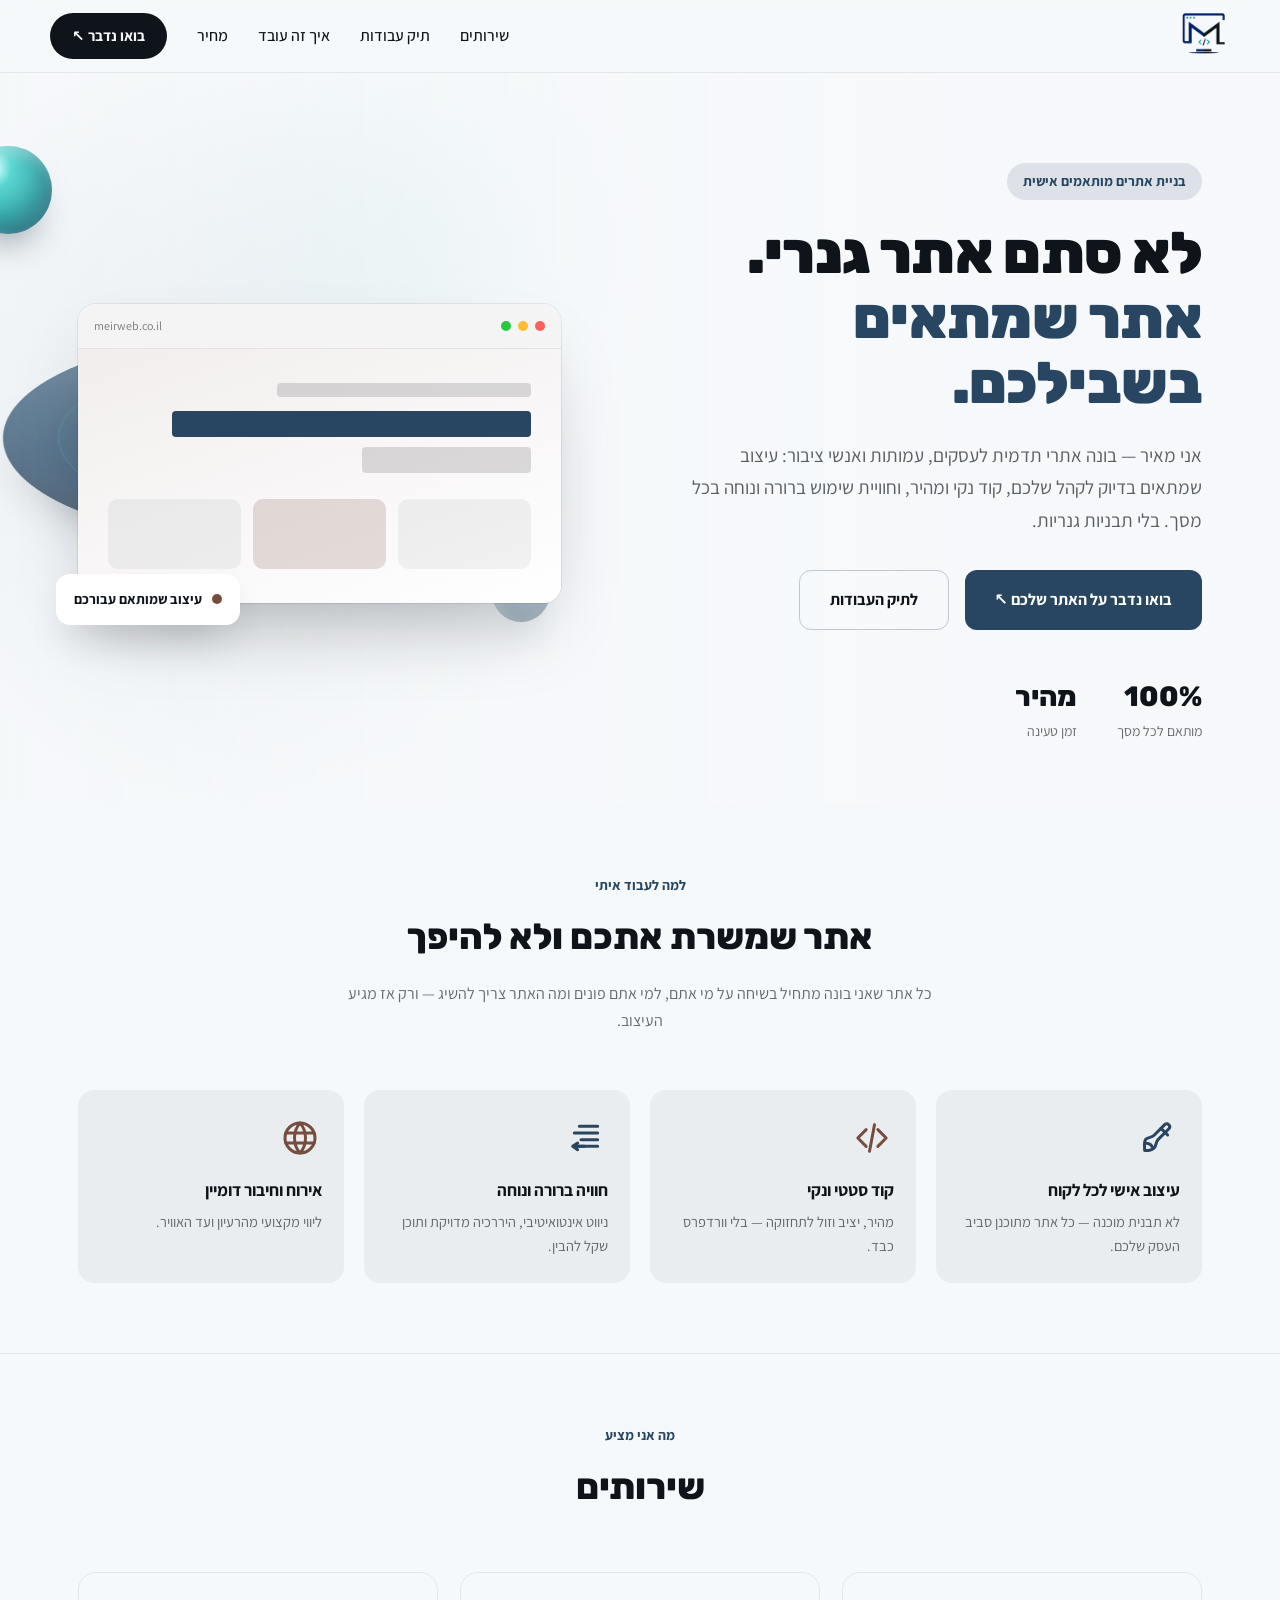
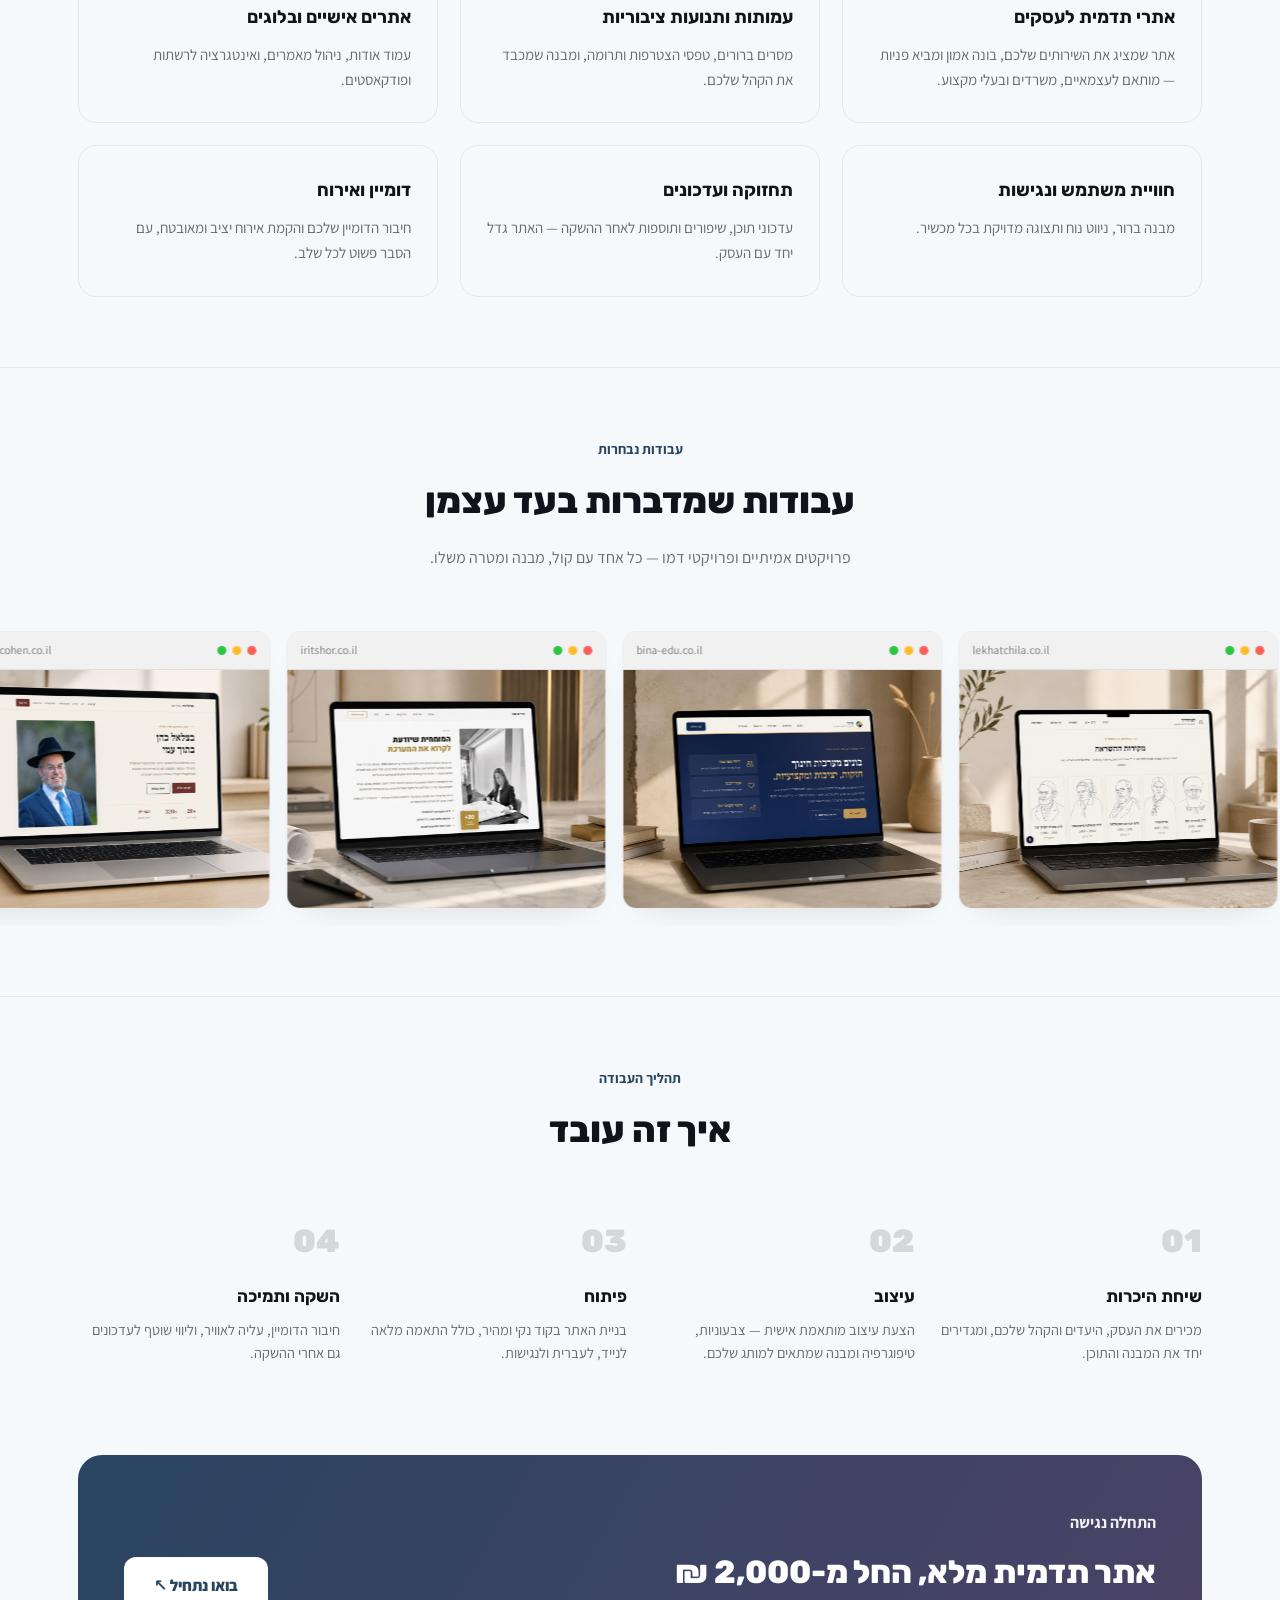
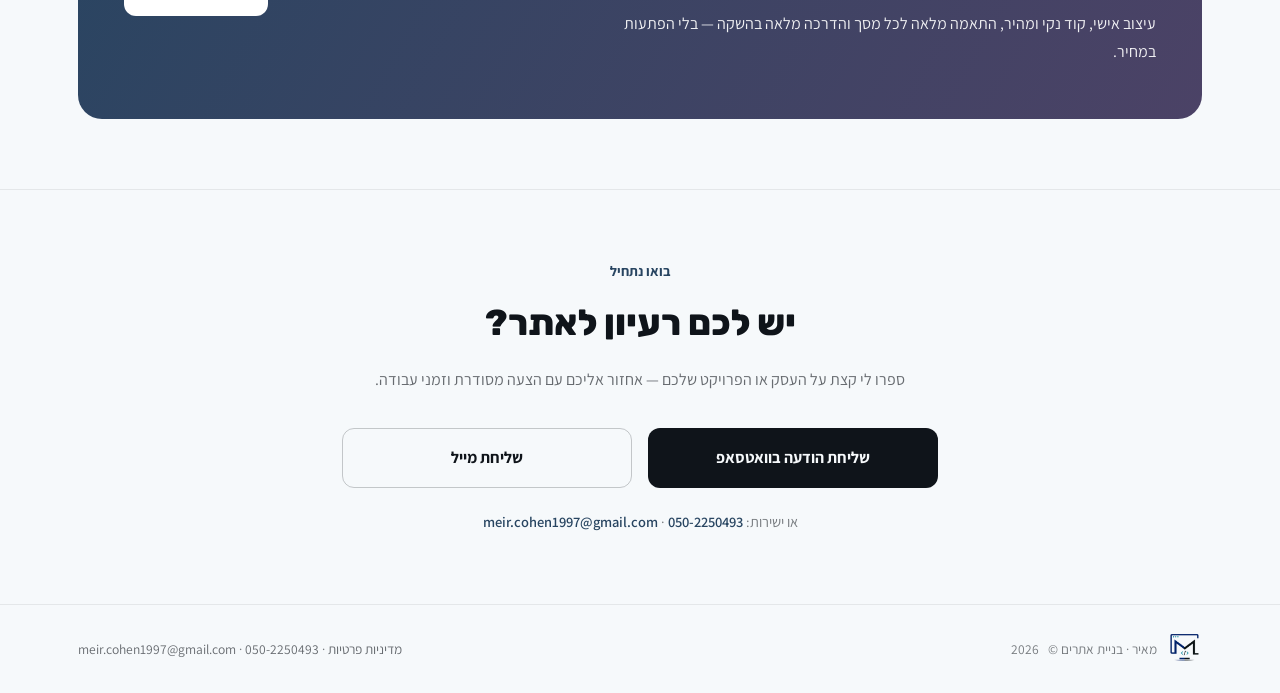
==== index.html @ 658c440e "Remove site counts and RTL marketing copy" ====
<!DOCTYPE html>
<html lang="he" dir="rtl">
<head>
<meta charset="UTF-8">
<meta name="viewport" content="width=device-width, initial-scale=1.0">
<title>מאיר | בניית אתרים מקצועית</title>
<meta name="description" content="מאיר כהן — בניית אתרים מותאמים אישית לעסקים, עמותות ואנשי ציבור. עיצוב מודרני, קוד נקי, מהירות טעינה גבוהה וחוויית שימוש מדויקת בכל מסך.">
<link rel="canonical" href="https://meirweb.co.il/">
<meta property="og:type" content="website">
<meta property="og:locale" content="he_IL">
<meta property="og:url" content="https://meirweb.co.il/">
<meta property="og:site_name" content="מאיר | בניית אתרים">
<meta property="og:title" content="מאיר | בניית אתרים מקצועית">
<meta property="og:description" content="בניית אתרים מותאמים אישית לעסקים, עמותות ואנשי ציבור. עיצוב מודרני, קוד נקי וחוויית שימוש מדויקת בכל מסך.">
<meta property="og:image" content="https://meirweb.co.il/assets/logo-mark.png">
<meta name="twitter:card" content="summary">
<meta name="twitter:title" content="מאיר | בניית אתרים מקצועית">
<meta name="twitter:description" content="בניית אתרים מותאמים אישית לעסקים, עמותות ואנשי ציבור.">
<link rel="icon" href="assets/logo-mark.png" type="image/png">
<link rel="apple-touch-icon" href="assets/logo-mark.png">
<script type="application/ld+json">
{
  "@context": "https://schema.org",
  "@type": "ProfessionalService",
  "name": "מאיר | בניית אתרים",
  "url": "https://meirweb.co.il/",
  "logo": "https://meirweb.co.il/assets/logo-mark.png",
  "email": "meir.cohen1997@gmail.com",
  "telephone": "+972502250493",
  "areaServed": "IL",
  "founder": {
    "@type": "Person",
    "name": "מאיר כהן"
  },
  "description": "בניית אתרים מותאמים אישית לעסקים, עמותות ואנשי ציבור עם עיצוב אישי, קוד נקי והתאמה מלאה לכל מסך.",
  "sameAs": [
    "https://bezalelcohen.co.il",
    "https://iritshor.co.il",
    "https://bina-edu.co.il",
    "https://lekhatchila.co.il",
    "https://lehanech.co.il",
    "https://ayla-cohen-portfolio.vercel.app",
    "https://meirweb.co.il/noa-physio-demo/",
    "https://meirweb.co.il/racheli-catering-demo/"
  ]
}
</script>
<link rel="preconnect" href="https://fonts.googleapis.com">
<link rel="preconnect" href="https://fonts.gstatic.com" crossorigin>
<link href="https://fonts.googleapis.com/css2?family=Rubik:wght@400;500;600;700;800;900&family=Assistant:wght@400;500;600;700&display=swap" rel="stylesheet">
<link rel="stylesheet" href="styles.css?v=20260720-1">
</head>
<body>

<a href="#main" class="skip-link">דלגו לתוכן הראשי</a>

<header class="site-header" id="siteHeader">
  <div class="container header-inner">
    <a href="#top" class="logo" aria-label="מאיר — בניית אתרים, חזרה לראש העמוד">
      <img src="assets/logo-mark.png" class="logo-image" alt="" width="54" height="54">
    </a>
    <nav class="nav" id="mainNav">
      <a href="#services">שירותים</a>
      <a href="#portfolio">תיק עבודות</a>
      <a href="#process">איך זה עובד</a>
      <a href="#pricing">מחיר</a>
      <a href="#contact" class="nav-cta">בואו נדבר ↖</a>
    </nav>
    <button class="nav-toggle" id="navToggle" aria-label="פתיחת תפריט" aria-expanded="false" aria-controls="mainNav">
      <span></span><span></span><span></span>
    </button>
  </div>
</header>

<main id="main">

  <section class="hero" id="top">
    <div class="hero-ambient" id="heroAmbient" aria-hidden="true">
      <div class="ambient-stage">
        <div class="ambient-core">
          <span class="ambient-core-ring"></span>
        </div>
        <div class="ambient-orbit ambient-orbit-one">
          <span class="ambient-sphere ambient-sphere-one"></span>
        </div>
        <div class="ambient-orbit ambient-orbit-two">
          <span class="ambient-sphere ambient-sphere-two"></span>
        </div>
      </div>
    </div>
    <div class="container hero-grid">
      <div class="hero-copy rise">
        <p class="eyebrow-pill">בניית אתרים מותאמים אישית</p>
        <h1 class="hero-h1">לא סתם אתר גנרי.<br><span class="accent-text">אתר שמתאים בשבילכם.</span></h1>
        <p class="hero-lead">
          אני מאיר — בונה אתרי תדמית לעסקים, עמותות ואנשי ציבור: עיצוב שמתאים בדיוק לקהל שלכם,
          קוד נקי ומהיר, וחוויית שימוש ברורה ונוחה בכל מסך. בלי תבניות גנריות.
        </p>
        <div class="hero-actions">
          <a href="#contact" class="btn btn-primary">בואו נדבר על האתר שלכם ↖</a>
          <a href="#portfolio" class="btn btn-ghost">לתיק העבודות</a>
        </div>
        <div class="hero-stats">
          <div><div class="stat-num">100%</div><div class="stat-label">מותאם לכל מסך</div></div>
          <div><div class="stat-num">מהיר</div><div class="stat-label">זמן טעינה</div></div>
        </div>
      </div>

      <div class="browser-mock rise" aria-hidden="true">
        <div class="browser-card">
          <div class="browser-bar">
            <span class="dot dot-red"></span>
            <span class="dot dot-yellow"></span>
            <span class="dot dot-green"></span>
            <span class="browser-url">meirweb.co.il</span>
          </div>
          <div class="browser-body">
            <div class="mock-line mock-line-1"></div>
            <div class="mock-line mock-line-2"></div>
            <div class="mock-line mock-line-3"></div>
            <div class="mock-grid">
              <div class="mock-box"></div>
              <div class="mock-box mock-box-accent2"></div>
              <div class="mock-box"></div>
            </div>
          </div>
        </div>
        <div class="browser-badge">
          <span class="badge-dot"></span>
          עיצוב שמותאם עבורכם
        </div>
      </div>
    </div>
  </section>

  <section class="section" id="about">
    <div class="container">
      <div class="section-head center">
        <p class="eyebrow">למה לעבוד איתי</p>
        <h2>אתר שמשרת אתכם ולא להיפך</h2>
        <p class="section-lead">כל אתר שאני בונה מתחיל בשיחה על מי אתם, למי אתם פונים ומה האתר צריך להשיג — ורק אז מגיע העיצוב.</p>
      </div>
      <div class="why-grid">
        <div class="why-card">
          <div class="why-icon why-icon-accent" aria-hidden="true">
            <svg viewBox="0 0 24 24" fill="none" stroke="currentColor" stroke-width="1.8" stroke-linecap="round" stroke-linejoin="round">
              <path d="M4 19.5c2.8.1 4.7-.5 5.8-1.7 1.4-1.6.8-3.4 2.2-4.8l6.7-6.7a1.8 1.8 0 0 0-2.5-2.5l-6.7 6.7c-1.4 1.4-3.2.8-4.8 2.2C3.5 13.8 3.9 16.7 4 19.5Z"/>
              <path d="m13.8 6.2 4 4M5.2 15.2c1.7.1 2.7.8 3.5 2.3"/>
            </svg>
          </div>
          <div class="why-title">עיצוב אישי לכל לקוח</div>
          <div class="why-desc">לא תבנית מוכנה — כל אתר מתוכנן סביב העסק שלכם.</div>
        </div>
        <div class="why-card">
          <div class="why-icon why-icon-accent2" aria-hidden="true">
            <svg viewBox="0 0 24 24" fill="none" stroke="currentColor" stroke-width="1.8" stroke-linecap="round" stroke-linejoin="round">
              <path d="m8.5 7-5 5 5 5M15.5 7l5 5-5 5M13.5 4l-3 16"/>
            </svg>
          </div>
          <div class="why-title">קוד סטטי ונקי</div>
          <div class="why-desc">מהיר, יציב וזול לתחזוקה — בלי וורדפרס כבד.</div>
        </div>
        <div class="why-card">
          <div class="why-icon why-icon-accent" aria-hidden="true">
            <svg viewBox="0 0 24 24" fill="none" stroke="currentColor" stroke-width="1.8" stroke-linecap="round" stroke-linejoin="round">
              <path d="M19 5H8M19 9H5M19 13H9M19 17H6"/>
              <path d="m7 15-3 2 3 2M4 17h7"/>
            </svg>
          </div>
          <div class="why-title">חוויה ברורה ונוחה</div>
          <div class="why-desc">ניווט אינטואיטיבי, היררכיה מדויקת ותוכן שקל להבין.</div>
        </div>
        <div class="why-card">
          <div class="why-icon why-icon-accent2" aria-hidden="true">
            <svg viewBox="0 0 24 24" fill="none" stroke="currentColor" stroke-width="1.8" stroke-linecap="round" stroke-linejoin="round">
              <circle cx="12" cy="12" r="9"/>
              <path d="M3.5 9h17M3.5 15h17M12 3c2.2 2.4 3.3 5.4 3.3 9S14.2 18.6 12 21M12 3C9.8 5.4 8.7 8.4 8.7 12S9.8 18.6 12 21"/>
            </svg>
          </div>
          <div class="why-title">אירוח וחיבור דומיין</div>
          <div class="why-desc">ליווי מקצועי מהרעיון ועד האוויר.</div>
        </div>
      </div>
    </div>
  </section>

  <section class="section" id="services">
    <div class="container">
      <div class="section-head center">
        <p class="eyebrow">מה אני מציע</p>
        <h2>שירותים</h2>
      </div>
      <div class="services-grid">
        <article class="service-card">
          <h3>אתרי תדמית לעסקים</h3>
          <p>אתר שמציג את השירותים שלכם, בונה אמון ומביא פניות — מותאם לעצמאיים, משרדים ובעלי מקצוע.</p>
        </article>
        <article class="service-card">
          <h3>עמותות ותנועות ציבוריות</h3>
          <p>מסרים ברורים, טפסי הצטרפות ותרומה, ומבנה שמכבד את הקהל שלכם.</p>
        </article>
        <article class="service-card">
          <h3>אתרים אישיים ובלוגים</h3>
          <p>עמוד אודות, ניהול מאמרים, ואינטגרציה לרשתות ופודקאסטים.</p>
        </article>
        <article class="service-card">
          <h3>חוויית משתמש ונגישות</h3>
          <p>מבנה ברור, ניווט נוח ותצוגה מדויקת בכל מכשיר.</p>
        </article>
        <article class="service-card">
          <h3>תחזוקה ועדכונים</h3>
          <p>עדכוני תוכן, שיפורים ותוספות לאחר ההשקה — האתר גדל יחד עם העסק.</p>
        </article>
        <article class="service-card">
          <h3>דומיין ואירוח</h3>
          <p>חיבור הדומיין שלכם והקמת אירוח יציב ומאובטח, עם הסבר פשוט לכל שלב.</p>
        </article>
      </div>
    </div>
  </section>

  <section class="section" id="portfolio">
    <div class="container">
      <div class="section-head center">
        <p class="eyebrow">עבודות נבחרות</p>
        <h2>עבודות שמדברות בעד עצמן</h2>
        <p class="section-lead">פרויקטים אמיתיים ופרויקטי דמו — כל אחד עם קול, מבנה ומטרה משלו.</p>
      </div>

      <div class="portfolio-rail" id="portfolioRail" tabindex="0" role="region" aria-label="גלריית עבודות נבחרות">
        <div class="portfolio-direction-cue" aria-hidden="true">
          <svg viewBox="0 0 24 24" fill="none" stroke="currentColor" stroke-width="2" stroke-linecap="round" stroke-linejoin="round">
            <path d="M4 12h16"></path>
            <path d="m14 6 6 6-6 6"></path>
          </svg>
        </div>
        <div class="portfolio-track">
        <a href="https://bezalelcohen.co.il" target="_blank" rel="noopener" class="pf-tile">
          <div class="pf-frame">
            <div class="pf-frame-bar"><span></span><span></span><span></span><i>bezalelcohen.co.il</i></div>
            <img src="assets/portfolio/bezalelcohen.jpg" alt="אתר בצלאל כהן" loading="lazy">
          </div>
          <div class="pf-overlay">
            <span class="pf-tag">אתר תדמית ובלוג</span>
            <span class="pf-name">בצלאל כהן</span>
            <span class="pf-link">לצפייה באתר ←</span>
          </div>
        </a>

        <a href="https://iritshor.co.il" target="_blank" rel="noopener" class="pf-tile">
          <div class="pf-frame">
            <div class="pf-frame-bar"><span></span><span></span><span></span><i>iritshor.co.il</i></div>
            <img src="assets/portfolio/iritshor.jpg" alt="אתר אירית שור" loading="lazy">
          </div>
          <div class="pf-overlay">
            <span class="pf-tag">אתר עסקי</span>
            <span class="pf-name">אירית שור</span>
            <span class="pf-link">לצפייה באתר ←</span>
          </div>
        </a>

        <a href="https://bina-edu.co.il" target="_blank" rel="noopener" class="pf-tile">
          <div class="pf-frame">
            <div class="pf-frame-bar"><span></span><span></span><span></span><i>bina-edu.co.il</i></div>
            <img src="assets/portfolio/bina-edu.jpg" alt="אתר בינה" loading="lazy">
          </div>
          <div class="pf-overlay">
            <span class="pf-tag">אתר לעמותה</span>
            <span class="pf-name">בינה</span>
            <span class="pf-link">לצפייה באתר ←</span>
          </div>
        </a>

        <a href="https://lekhatchila.co.il" target="_blank" rel="noopener" class="pf-tile">
          <div class="pf-frame">
            <div class="pf-frame-bar"><span></span><span></span><span></span><i>lekhatchila.co.il</i></div>
            <img src="assets/portfolio/lekhatchila.jpg" alt="אתר לכתחילה" loading="lazy">
          </div>
          <div class="pf-overlay">
            <span class="pf-tag">תנועה ציבורית</span>
            <span class="pf-name">לכתחילה</span>
            <span class="pf-link">לצפייה באתר ←</span>
          </div>
        </a>

        <a href="https://lehanech.co.il" target="_blank" rel="noopener" class="pf-tile">
          <div class="pf-frame">
            <div class="pf-frame-bar"><span></span><span></span><span></span><i>lehanech.co.il</i></div>
            <img src="assets/portfolio/lehanech.jpg" alt="אתר שניאור רוכברגר" loading="lazy">
          </div>
          <div class="pf-overlay">
            <span class="pf-tag">אתר אישי ובלוג</span>
            <span class="pf-name">שניאור רוכברגר</span>
            <span class="pf-link">לצפייה באתר ←</span>
          </div>
        </a>

        <a href="https://ayla-cohen-portfolio.vercel.app/projects/mevo-choron" target="_blank" rel="noopener" class="pf-tile">
          <div class="pf-frame">
            <div class="pf-frame-bar"><span></span><span></span><span></span><i>ayla-cohen-portfolio.vercel.app</i></div>
            <img src="assets/portfolio/ayla-cohen.jpg" alt="אתר אילה כהן" loading="lazy">
          </div>
          <div class="pf-overlay">
            <span class="pf-tag">אתר פורטפוליו</span>
            <span class="pf-name">אילה כהן</span>
            <span class="pf-link">לצפייה באתר ←</span>
          </div>
        </a>

        <a href="https://meirweb.co.il/noa-physio-demo/" target="_blank" rel="noopener" class="pf-tile">
          <div class="pf-frame">
            <div class="pf-frame-bar"><span></span><span></span><span></span><i>meirweb.co.il/noa-physio-demo</i></div>
            <img src="assets/portfolio/noa-physio-demo.jpg" alt="אתר דמו לפיזיותרפיסטית" loading="lazy">
          </div>
          <div class="pf-overlay">
            <span class="pf-tag">אתר דמו · קליניקה</span>
            <span class="pf-name">נועה לוי — פיזיותרפיה</span>
            <span class="pf-link">לצפייה בדמו ←</span>
          </div>
        </a>

        <a href="https://meirweb.co.il/racheli-catering-demo/" target="_blank" rel="noopener" class="pf-tile">
          <div class="pf-frame">
            <div class="pf-frame-bar"><span></span><span></span><span></span><i>meirweb.co.il/racheli-catering-demo</i></div>
            <img src="assets/portfolio/racheli-catering-demo.jpg" alt="אתר דמו לקייטרינג של רחלי" loading="lazy">
          </div>
          <div class="pf-overlay">
            <span class="pf-tag">אתר דמו · קייטרינג</span>
            <span class="pf-name">רחלי — קייטרינג בוטיק</span>
            <span class="pf-link">לצפייה בדמו ←</span>
          </div>
        </a>
        </div>
      </div>
    </div>
  </section>

  <section class="section" id="process">
    <div class="container">
      <div class="section-head center">
        <p class="eyebrow">תהליך העבודה</p>
        <h2>איך זה עובד</h2>
      </div>
      <div class="process-grid">
        <div class="process-step">
          <span class="process-num">01</span>
          <h3>שיחת היכרות</h3>
          <p>מכירים את העסק, היעדים והקהל שלכם, ומגדירים יחד את המבנה והתוכן.</p>
        </div>
        <div class="process-step">
          <span class="process-num">02</span>
          <h3>עיצוב</h3>
          <p>הצעת עיצוב מותאמת אישית — צבעוניות, טיפוגרפיה ומבנה שמתאים למותג שלכם.</p>
        </div>
        <div class="process-step">
          <span class="process-num">03</span>
          <h3>פיתוח</h3>
          <p>בניית האתר בקוד נקי ומהיר, כולל התאמה מלאה לנייד, לעברית ולנגישות.</p>
        </div>
        <div class="process-step">
          <span class="process-num">04</span>
          <h3>השקה ותמיכה</h3>
          <p>חיבור הדומיין, עליה לאוויר, וליווי שוטף לעדכונים גם אחרי ההשקה.</p>
        </div>
      </div>
    </div>
  </section>

  <section class="section pricing-wrap" id="pricing">
    <div class="container">
      <div class="pricing-banner">
        <div class="pricing-copy">
          <p class="pricing-eyebrow">התחלה נגישה</p>
          <h2>אתר תדמית מלא, החל מ-2,000 ₪</h2>
          <p>עיצוב אישי, קוד נקי ומהיר, התאמה מלאה לכל מסך והדרכה מלאה בהשקה — בלי הפתעות במחיר.</p>
        </div>
        <a href="#contact" class="btn btn-white">בואו נתחיל ↖</a>
      </div>
    </div>
  </section>

  <section class="section contact-section" id="contact">
    <div class="container contact-inner">
      <p class="eyebrow">בואו נתחיל</p>
      <h2>יש לכם רעיון לאתר?</h2>
      <p class="section-lead">
        ספרו לי קצת על העסק או הפרויקט שלכם — אחזור אליכם עם הצעה מסודרת וזמני עבודה.
      </p>
      <div class="contact-actions">
        <a href="https://wa.me/972502250493" target="_blank" rel="noopener" class="btn btn-dark">שליחת הודעה בוואטסאפ</a>
        <a href="mailto:meir.cohen1997@gmail.com?subject=בקשה%20להצעת%20מחיר%20לאתר" class="btn btn-ghost">שליחת מייל</a>
      </div>
      <p class="contact-email">או ישירות: <a href="mailto:meir.cohen1997@gmail.com">meir.cohen1997@gmail.com</a> · <a href="tel:0502250493">050-2250493</a></p>
    </div>
  </section>

</main>

<footer class="site-footer">
  <div class="container footer-inner">
    <span class="footer-brand"><img src="assets/logo-mark.png" alt="" width="36" height="36"> מאיר · בניית אתרים © <span id="year"></span></span>
    <span>
      <a href="privacy.html">מדיניות פרטיות</a>
      ·
      <a href="mailto:meir.cohen1997@gmail.com">meir.cohen1997@gmail.com</a>
      · <a href="https://wa.me/972502250493" target="_blank" rel="noopener">050-2250493</a>
    </span>
  </div>
</footer>

<script src="script.js?v=20260719-3"></script>
</body>
</html>
---- styles.css ----
:root{
  --bg: oklch(98% 0.004 250);
  --ink: oklch(19% 0.015 250);
  --accent: oklch(38% 0.06 250);
  --accent2: oklch(46% 0.06 40);
  --ink-05: color-mix(in oklch, var(--ink) 5%, transparent);
  --ink-08: color-mix(in oklch, var(--ink) 8%, transparent);
  --ink-14: color-mix(in oklch, var(--ink) 14%, transparent);
  --ink-22: color-mix(in oklch, var(--ink) 22%, transparent);
  --ink-55: color-mix(in oklch, var(--ink) 55%, transparent);
  --ink-62: color-mix(in oklch, var(--ink) 62%, transparent);
  --ink-68: color-mix(in oklch, var(--ink) 68%, transparent);
  --accent-12: color-mix(in oklch, var(--accent) 12%, transparent);
  --radius: 18px;
  --max: 1180px;
}

*{box-sizing:border-box;margin:0;padding:0;}

html{scroll-behavior:smooth;}

body{
  font-family:'Assistant',system-ui,-apple-system,sans-serif;
  background:var(--bg);
  color:var(--ink);
  line-height:1.65;
  -webkit-font-smoothing:antialiased;
  overflow-x:hidden;
}

h1,h2,h3,.logo,.stat-num,.pf-name,.process-num{font-family:'Rubik',system-ui,sans-serif;}

img{max-width:100%;display:block;}
a{color:inherit;text-decoration:none;}
a:hover{opacity:.85;}
ul{list-style:none;}

.container{
  max-width:var(--max);
  margin:0 auto;
  padding:0 28px;
}

.skip-link{
  position:absolute;
  right:-9999px;
  top:0;
  background:var(--accent);
  color:#fff;
  padding:12px 20px;
  border-radius:0 0 8px 8px;
  font-weight:600;
  z-index:1000;
}
.skip-link:focus{right:16px;}

@keyframes riseIn{from{opacity:0;transform:translateY(16px);}to{opacity:1;transform:translateY(0);}}
.rise{animation:riseIn .7s ease both;}

/* ---------- Header ---------- */
.site-header{
  position:sticky;
  top:0;
  z-index:100;
  backdrop-filter:blur(10px);
  background:color-mix(in oklch, var(--bg) 82%, transparent);
  border-bottom:1px solid var(--ink-08);
}
.header-inner{
  display:flex;
  align-items:center;
  justify-content:space-between;
  gap:20px;
  padding:9px 0;
}
.logo{
  display:flex;
  align-items:center;
  min-width:54px;
  min-height:54px;
}
.logo-image{width:54px;height:54px;object-fit:contain;}

.nav{display:flex;align-items:center;gap:30px;font-size:16px;font-weight:500;}
.nav a{color:var(--ink);}
.nav-cta{
  background:var(--ink);
  color:var(--bg) !important;
  padding:11px 22px;
  border-radius:999px;
  font-weight:700;
  font-size:15px;
  white-space:nowrap;
}

.nav-toggle{
  display:none;
  flex-direction:column;
  justify-content:center;
  gap:5px;
  width:40px;
  height:40px;
  background:none;
  border:none;
  cursor:pointer;
}
.nav-toggle span{
  display:block;
  height:2px;
  background:var(--ink);
  border-radius:2px;
}

/* ---------- Buttons ---------- */
.btn{
  display:inline-flex;
  align-items:center;
  gap:6px;
  padding:16px 30px;
  border-radius:12px;
  font-weight:700;
  font-size:16px;
  white-space:nowrap;
}
.btn-primary{background:var(--accent);color:#fff;}
.btn-ghost{border:1.5px solid var(--ink-22);color:var(--ink);}
.btn-dark{background:var(--ink);color:var(--bg);}
.btn-white{background:#fff;color:var(--accent);font-weight:800;}

/* ---------- Hero ---------- */
.hero{
  --ambient-x:0px;
  --ambient-y:0px;
  --ambient-tilt:0deg;
  position:relative;
  isolation:isolate;
  overflow:hidden;
  padding:90px 0 60px;
  background:
    radial-gradient(circle at 18% 48%, color-mix(in oklch, var(--accent) 9%, transparent), transparent 34%),
    radial-gradient(circle at 32% 24%, color-mix(in oklch, #18b7b2 8%, transparent), transparent 24%);
}
.hero::after{
  content:"";
  position:absolute;
  inset:0;
  z-index:1;
  pointer-events:none;
  background:linear-gradient(90deg, color-mix(in oklch, var(--bg) 18%, transparent), var(--bg) 73%);
}
.hero-ambient{
  position:absolute;
  inset:0;
  z-index:0;
  pointer-events:none;
  overflow:hidden;
  direction:ltr;
}
.ambient-stage{
  position:absolute;
  width:720px;
  height:720px;
  left:clamp(-220px,-8vw,-90px);
  top:50%;
  transform:translate3d(var(--ambient-x),calc(-50% + var(--ambient-y)),0) rotate(var(--ambient-tilt));
  transition:transform .8s cubic-bezier(.2,.8,.2,1);
  will-change:transform;
}
.ambient-core{
  position:absolute;
  width:500px;
  height:500px;
  left:105px;
  top:110px;
  border-radius:50%;
  transform:rotateX(66deg) rotateZ(-16deg);
  background:
    radial-gradient(circle at 66% 24%, rgba(255,255,255,.2), transparent 22%),
    radial-gradient(circle at 42% 66%, rgba(21,183,178,.26), transparent 36%),
    linear-gradient(145deg, #3c6483 0%, #193b5c 44%, #091b2e 78%, #06111d 100%);
  box-shadow:
    0 70px 80px -42px rgba(5,22,38,.64),
    inset 35px 28px 70px rgba(255,255,255,.12),
    inset -42px -48px 80px rgba(0,0,0,.46);
  animation:ambient-core-turn 20s ease-in-out infinite alternate;
}
.ambient-core::before{
  content:"";
  position:absolute;
  inset:11%;
  border-radius:50%;
  border:1px solid rgba(127,214,214,.2);
  box-shadow:inset 0 0 55px rgba(26,181,177,.11);
}
.ambient-core::after{
  content:"";
  position:absolute;
  width:68%;
  height:18%;
  left:16%;
  bottom:-11%;
  border-radius:50%;
  background:rgba(5,20,33,.28);
  filter:blur(25px);
}
.ambient-core-ring{
  position:absolute;
  inset:24%;
  border-radius:50%;
  border:2px solid rgba(255,255,255,.12);
  box-shadow:0 0 34px rgba(24,183,178,.16);
}
.ambient-orbit{
  position:absolute;
  inset:0;
  border-radius:50%;
  will-change:transform;
}
.ambient-orbit-one{animation:ambient-orbit 15s linear infinite;}
.ambient-orbit-two{inset:62px;animation:ambient-orbit-reverse 21s linear infinite;}
.ambient-sphere{
  position:absolute;
  display:block;
  border-radius:50%;
  box-shadow:0 24px 36px -18px rgba(4,32,50,.58), inset 8px 8px 14px rgba(255,255,255,.38), inset -10px -12px 20px rgba(0,43,63,.32);
}
.ambient-sphere-one{
  width:88px;
  height:88px;
  left:66px;
  top:68px;
  background:radial-gradient(circle at 32% 26%, #c9ffff 0 4%, #36cec8 22%, #0b999c 58%, #07536e 100%);
}
.ambient-sphere-two{
  width:58px;
  height:58px;
  right:6px;
  bottom:114px;
  background:radial-gradient(circle at 34% 25%, #bcdff5 0 5%, #4c86ad 25%, #28536f 64%, #102e46 100%);
}
@keyframes ambient-core-turn{
  from{transform:rotateX(66deg) rotateZ(-18deg) scale(.98);}
  to{transform:rotateX(62deg) rotateZ(-7deg) scale(1.025);}
}
@keyframes ambient-orbit{to{transform:rotate(360deg);}}
@keyframes ambient-orbit-reverse{to{transform:rotate(-360deg);}}
.hero-grid{
  position:relative;
  z-index:2;
  display:grid;
  grid-template-columns:1.1fr .9fr;
  gap:50px;
  align-items:center;
}
.eyebrow-pill{
  display:inline-flex;
  align-items:center;
  gap:8px;
  background:var(--accent-12);
  color:var(--accent);
  padding:7px 16px;
  border-radius:999px;
  font-size:14px;
  font-weight:700;
  margin-bottom:22px;
}
.hero-h1{
  font-weight:900;
  font-size:58px;
  line-height:1.12;
  letter-spacing:-.01em;
  margin-bottom:22px;
}
.accent-text{color:var(--accent);}
.hero-lead{
  font-size:19px;
  line-height:1.7;
  color:var(--ink-68);
  max-width:520px;
  margin-bottom:34px;
}
.hero-actions{display:flex;gap:16px;flex-wrap:wrap;margin-bottom:44px;}
.hero-stats{display:flex;gap:40px;}
.stat-num{font-weight:800;font-size:28px;}
.stat-label{font-size:14px;color:var(--ink-62);}

/* ---------- Browser mock ---------- */
.browser-mock{position:relative;}
.browser-card{
  border-radius:18px;
  background:#fff;
  box-shadow:0 40px 80px -30px color-mix(in oklch, var(--ink) 35%, transparent), 0 0 0 1px var(--ink-08);
  overflow:hidden;
}
.browser-bar{
  display:flex;
  align-items:center;
  gap:7px;
  padding:12px 16px;
  background:color-mix(in oklch, var(--ink) 4%, white);
  border-bottom:1px solid var(--ink-08);
}
.dot{width:10px;height:10px;border-radius:50%;}
.dot-red{background:#ff5f57;}
.dot-yellow{background:#febc2e;}
.dot-green{background:#28c840;}
.browser-url{margin-right:auto;font-size:12px;color:var(--ink-55);}
.browser-body{
  padding:34px 30px;
  background:linear-gradient(160deg, color-mix(in oklch, var(--accent) 8%, white), white);
}
.mock-line{height:14px;border-radius:4px;background:var(--ink-14);margin-bottom:14px;}
.mock-line-1{width:60%;}
.mock-line-2{width:85%;height:26px;background:var(--accent);margin-bottom:10px;}
.mock-line-3{width:40%;height:26px;margin-bottom:26px;}
.mock-grid{display:grid;grid-template-columns:repeat(3,1fr);gap:12px;}
.mock-box{height:70px;border-radius:10px;background:var(--ink-05);}
.mock-box-accent2{background:color-mix(in oklch, var(--accent2) 18%, transparent);}
.browser-badge{
  position:absolute;
  bottom:-22px;
  left:-22px;
  background:#fff;
  border-radius:14px;
  box-shadow:0 20px 40px -15px color-mix(in oklch, var(--ink) 30%, transparent);
  padding:14px 18px;
  display:flex;
  align-items:center;
  gap:10px;
  font-weight:700;
  font-size:14px;
}
.badge-dot{width:10px;height:10px;border-radius:50%;background:var(--accent2);}

/* ---------- Sections ---------- */
.section{padding:70px 0;border-top:1px solid var(--ink-08);}
.hero + .section{border-top:none;}
.section-head{max-width:620px;margin-bottom:56px;}
.section-head.center{margin-left:auto;margin-right:auto;text-align:center;}
.eyebrow{color:var(--accent);font-weight:700;font-size:14px;margin-bottom:10px;}
h2{font-weight:800;font-size:36px;}
.section-lead{font-size:16px;line-height:1.7;color:var(--ink-62);margin-top:14px;}

/* ---------- Why grid ---------- */
.why-grid{display:grid;grid-template-columns:repeat(4,1fr);gap:20px;}
.why-card{padding:26px 22px;border-radius:16px;background:var(--ink-05);}
.why-icon{width:44px;height:44px;margin-bottom:16px;display:grid;place-items:center;}
.why-icon svg{width:40px;height:40px;}
.why-icon-accent{color:var(--accent);}
.why-icon-accent2{color:var(--accent2);}
.why-title{font-weight:700;font-size:17px;margin-bottom:6px;}
.why-desc{font-size:14.5px;line-height:1.6;color:var(--ink-62);}

/* ---------- Services ---------- */
.services-grid{display:grid;grid-template-columns:repeat(3,1fr);gap:22px;}
.service-card{
  padding:30px 26px;
  border-radius:var(--radius);
  border:1px solid var(--ink-08);
  transition:box-shadow .2s;
}
.service-card:hover{box-shadow:0 20px 40px -25px var(--ink-22);}
.service-card h3{font-weight:700;font-size:18px;margin-bottom:10px;}
.service-card p{font-size:15px;line-height:1.65;color:var(--ink-62);}

/* ---------- Portfolio rail ---------- */
#portfolio{overflow:hidden;}
.portfolio-rail{
  width:100vw;
  margin-inline:calc(50% - 50vw);
  padding-inline:0;
  position:relative;
  overflow:hidden;
  cursor:ew-resize;
  direction:ltr;
}
.portfolio-rail:focus-visible{outline:2px solid var(--accent);outline-offset:-3px;}
.portfolio-track{display:flex;width:max-content;direction:ltr;will-change:transform;}
.portfolio-group{display:flex;gap:16px;flex:0 0 auto;padding:4px 16px 16px 0;}
.portfolio-direction-cue{
  position:absolute;
  top:50%;
  z-index:3;
  display:grid;
  place-items:center;
  width:58px;
  height:58px;
  border:1px solid rgba(255,255,255,.36);
  border-radius:50%;
  background:color-mix(in oklch, var(--ink) 84%, transparent);
  box-shadow:0 12px 34px rgba(10,18,28,.24);
  color:#fff;
  opacity:0;
  pointer-events:none;
  transform:translateY(-50%) scale(.82);
  transition:opacity .18s ease, transform .18s ease;
}
.portfolio-direction-cue svg{width:29px;height:29px;}
.portfolio-rail[data-direction="left"] .portfolio-direction-cue{
  left:24px;
  opacity:1;
  transform:translateY(-50%) scale(1);
}
.portfolio-rail[data-direction="right"] .portfolio-direction-cue{
  right:24px;
  opacity:1;
  transform:translateY(-50%) scale(1);
}
.portfolio-rail[data-direction="left"] .portfolio-direction-cue svg{transform:rotate(180deg);}
.pf-tile{
  position:relative;
  display:block;
  flex:0 0 clamp(264px,25vw,360px);
  border-radius:14px;
  overflow:hidden;
  border:1px solid var(--ink-08);
  background:#fff;
  box-shadow:0 14px 34px -24px var(--ink-22);
  transition:transform .25s, box-shadow .25s;
  direction:rtl;
}
.pf-tile:hover{transform:translateY(-5px);box-shadow:0 30px 56px -26px color-mix(in oklch, var(--ink) 38%, transparent);opacity:1;}
.pf-frame{display:flex;flex-direction:column;height:100%;}
.pf-frame-bar{
  display:flex;
  align-items:center;
  gap:6px;
  padding:9px 13px;
  background:color-mix(in oklch, var(--ink) 5%, white);
  border-bottom:1px solid var(--ink-08);
}
.pf-frame-bar span{width:9px;height:9px;border-radius:50%;}
.pf-frame-bar span:nth-child(1){background:#ff5f57;}
.pf-frame-bar span:nth-child(2){background:#febc2e;}
.pf-frame-bar span:nth-child(3){background:#28c840;}
.pf-frame-bar i{margin-right:auto;font-style:normal;font-size:11.5px;color:var(--ink-55);direction:ltr;}
.pf-frame img{
  width:100%;
  aspect-ratio:4/3;
  object-fit:cover;
  object-position:top;
  display:block;
}
.pf-overlay{
  position:absolute;
  inset:0;
  display:flex;
  flex-direction:column;
  justify-content:flex-end;
  align-items:flex-start;
  gap:6px;
  padding:22px;
  background:linear-gradient(to top, color-mix(in oklch, var(--ink) 88%, transparent) 0%, color-mix(in oklch, var(--ink) 40%, transparent) 45%, transparent 75%);
  color:#fff;
  opacity:0;
  transition:opacity .25s;
}
.pf-tile:hover .pf-overlay,
.pf-tile:focus-visible .pf-overlay{opacity:1;}
.pf-tag{
  font-size:12px;
  font-weight:700;
  background:rgba(255,255,255,.18);
  backdrop-filter:blur(4px);
  padding:3px 11px;
  border-radius:999px;
}
.pf-name{font-family:'Rubik',sans-serif;font-weight:700;font-size:20px;}
.pf-link{font-weight:700;font-size:13.5px;opacity:.9;}
@media (hover:none){
  .pf-overlay{opacity:1;background:linear-gradient(to top, color-mix(in oklch, var(--ink) 88%, transparent) 0%, transparent 55%);}
  .portfolio-rail{cursor:grab;overflow-x:auto;overscroll-behavior-inline:contain;scroll-snap-type:inline mandatory;scrollbar-width:none;}
  .portfolio-rail::-webkit-scrollbar{display:none;}
  .pf-tile{scroll-snap-align:start;}
}

/* ---------- Process ---------- */
.process-grid{display:grid;grid-template-columns:repeat(4,1fr);gap:26px;}
.process-num{
  display:block;
  font-weight:900;
  font-size:32px;
  color:var(--ink-14);
  margin-bottom:14px;
}
.process-step h3{font-weight:700;font-size:17px;margin-bottom:8px;}
.process-step p{font-size:14.5px;line-height:1.6;color:var(--ink-62);}

/* ---------- Pricing ---------- */
.pricing-wrap{padding:20px 0 70px;border-top:none;}
.pricing-banner{
  border-radius:24px;
  background:linear-gradient(120deg, var(--accent), color-mix(in oklch, var(--accent) 70%, var(--accent2)));
  color:#fff;
  padding:54px 46px;
  display:flex;
  align-items:center;
  justify-content:space-between;
  gap:40px;
  flex-wrap:wrap;
}
.pricing-copy{max-width:560px;}
.pricing-eyebrow{font-weight:700;font-size:14px;opacity:.85;margin-bottom:10px;}
.pricing-banner h2{font-size:32px;margin-bottom:12px;}
.pricing-copy p{font-size:16px;line-height:1.7;opacity:.92;}

/* ---------- Contact ---------- */
.contact-section{text-align:center;}
.contact-inner{max-width:780px;margin:0 auto;}
.contact-inner h2{margin-bottom:14px;}
.contact-inner .section-lead{margin:0 0 34px;max-width:none;}
.contact-actions{display:flex;gap:16px;justify-content:center;flex-wrap:wrap;margin-bottom:22px;}
.contact-actions .btn{width:290px;min-height:60px;justify-content:center;}
.contact-email{font-size:14.5px;color:var(--ink-55);}
.contact-email a{color:var(--accent);font-weight:600;}

/* ---------- Footer ---------- */
.site-footer{border-top:1px solid var(--ink-08);padding:26px 0;}
.footer-inner{
  display:flex;
  justify-content:space-between;
  align-items:center;
  flex-wrap:wrap;
  gap:10px;
  font-size:13.5px;
  color:var(--ink-55);
}
.footer-inner a{color:var(--ink-62);}
.footer-inner a:hover{color:var(--accent);}
.footer-brand{display:inline-flex;align-items:center;gap:9px;}
.footer-brand img{width:36px;height:36px;object-fit:contain;}

/* ---------- Privacy ---------- */
.privacy-page{min-height:100vh;display:flex;flex-direction:column;}
.privacy-page main{flex:1;}
.privacy-header{position:static;}
.privacy-header .header-inner{padding-inline:28px;}
.privacy-back{font-weight:700;color:var(--accent);}
.privacy-wrap{max-width:820px;padding-top:72px;padding-bottom:84px;}
.privacy-wrap h1{font-size:clamp(38px,6vw,62px);line-height:1.12;margin-bottom:14px;}
.privacy-updated{color:var(--ink-55);margin-bottom:42px;}
.privacy-intro{font-size:19px;color:var(--ink-68);margin-bottom:42px;}
.privacy-section{padding:28px 0;border-top:1px solid var(--ink-08);}
.privacy-section h2{font-size:24px;margin-bottom:12px;}
.privacy-section p,.privacy-section li{color:var(--ink-68);}
.privacy-section ul{list-style:disc;padding-inline-start:22px;display:grid;gap:7px;}
.privacy-section a{color:var(--accent);font-weight:600;}

/* ---------- Responsive ---------- */
@media (max-width:860px){
  .header-inner{padding-inline:28px;}
  .nav{
    position:fixed;
    top:72px;
    inset-inline:0;
    background:var(--bg);
    border-bottom:1px solid var(--ink-08);
    flex-direction:column;
    align-items:stretch;
    gap:0;
    padding:8px 28px 20px;
    transform:translateY(-130%);
    transition:transform .25s ease;
  }
  .nav.open{transform:translateY(0);}
  .nav a{padding:14px 0;border-bottom:1px solid var(--ink-08);}
  .nav-cta{text-align:center;margin-top:12px;}
  .nav-toggle{display:flex;}
  .hero-h1{font-size:40px;}
  .hero-grid{grid-template-columns:1fr;}
  .browser-mock{display:none;}
  .hero{background:radial-gradient(circle at -4% 42%, color-mix(in oklch, var(--accent) 11%, transparent), transparent 34%);}
  .hero::after{background:linear-gradient(90deg, color-mix(in oklch, var(--bg) 30%, transparent), var(--bg) 68%);}
  .ambient-stage{width:510px;height:510px;left:-245px;opacity:.72;}
  .ambient-core{width:350px;height:350px;left:80px;top:80px;}
  .ambient-orbit-two{inset:44px;}
  .ambient-sphere-one{width:62px;height:62px;left:44px;top:47px;}
  .ambient-sphere-two{width:42px;height:42px;bottom:80px;}
  .why-grid{grid-template-columns:1fr 1fr;}
  .services-grid{grid-template-columns:1fr;}
  .portfolio-rail{padding-inline:28px;cursor:auto;overflow-x:auto;overscroll-behavior-inline:contain;scroll-snap-type:inline mandatory;scrollbar-width:none;}
  .portfolio-track{width:max-content;}
  .portfolio-rail::-webkit-scrollbar{display:none;}
  .pf-tile{flex-basis:clamp(260px,72vw,380px);scroll-snap-align:start;}
  .portfolio-direction-cue{display:none;}
  .process-grid{grid-template-columns:1fr;}
  .pricing-banner{padding:38px 28px;}
}

@media (max-width:560px){
  .contact-actions{align-items:stretch;flex-direction:column;}
  .contact-actions .btn{width:100%;}
  .why-grid{grid-template-columns:1fr;}
  .pf-tile{flex-basis:84vw;}
  .hero-stats{gap:24px;}
}

@media (prefers-reduced-motion:reduce){
  .ambient-stage{transform:translate3d(0,-50%,0);transition:none;}
  .ambient-core,.ambient-orbit-one,.ambient-orbit-two{animation:none;}
  .ambient-orbit-one{transform:rotate(38deg);}
  .ambient-orbit-two{transform:rotate(-26deg);}
}
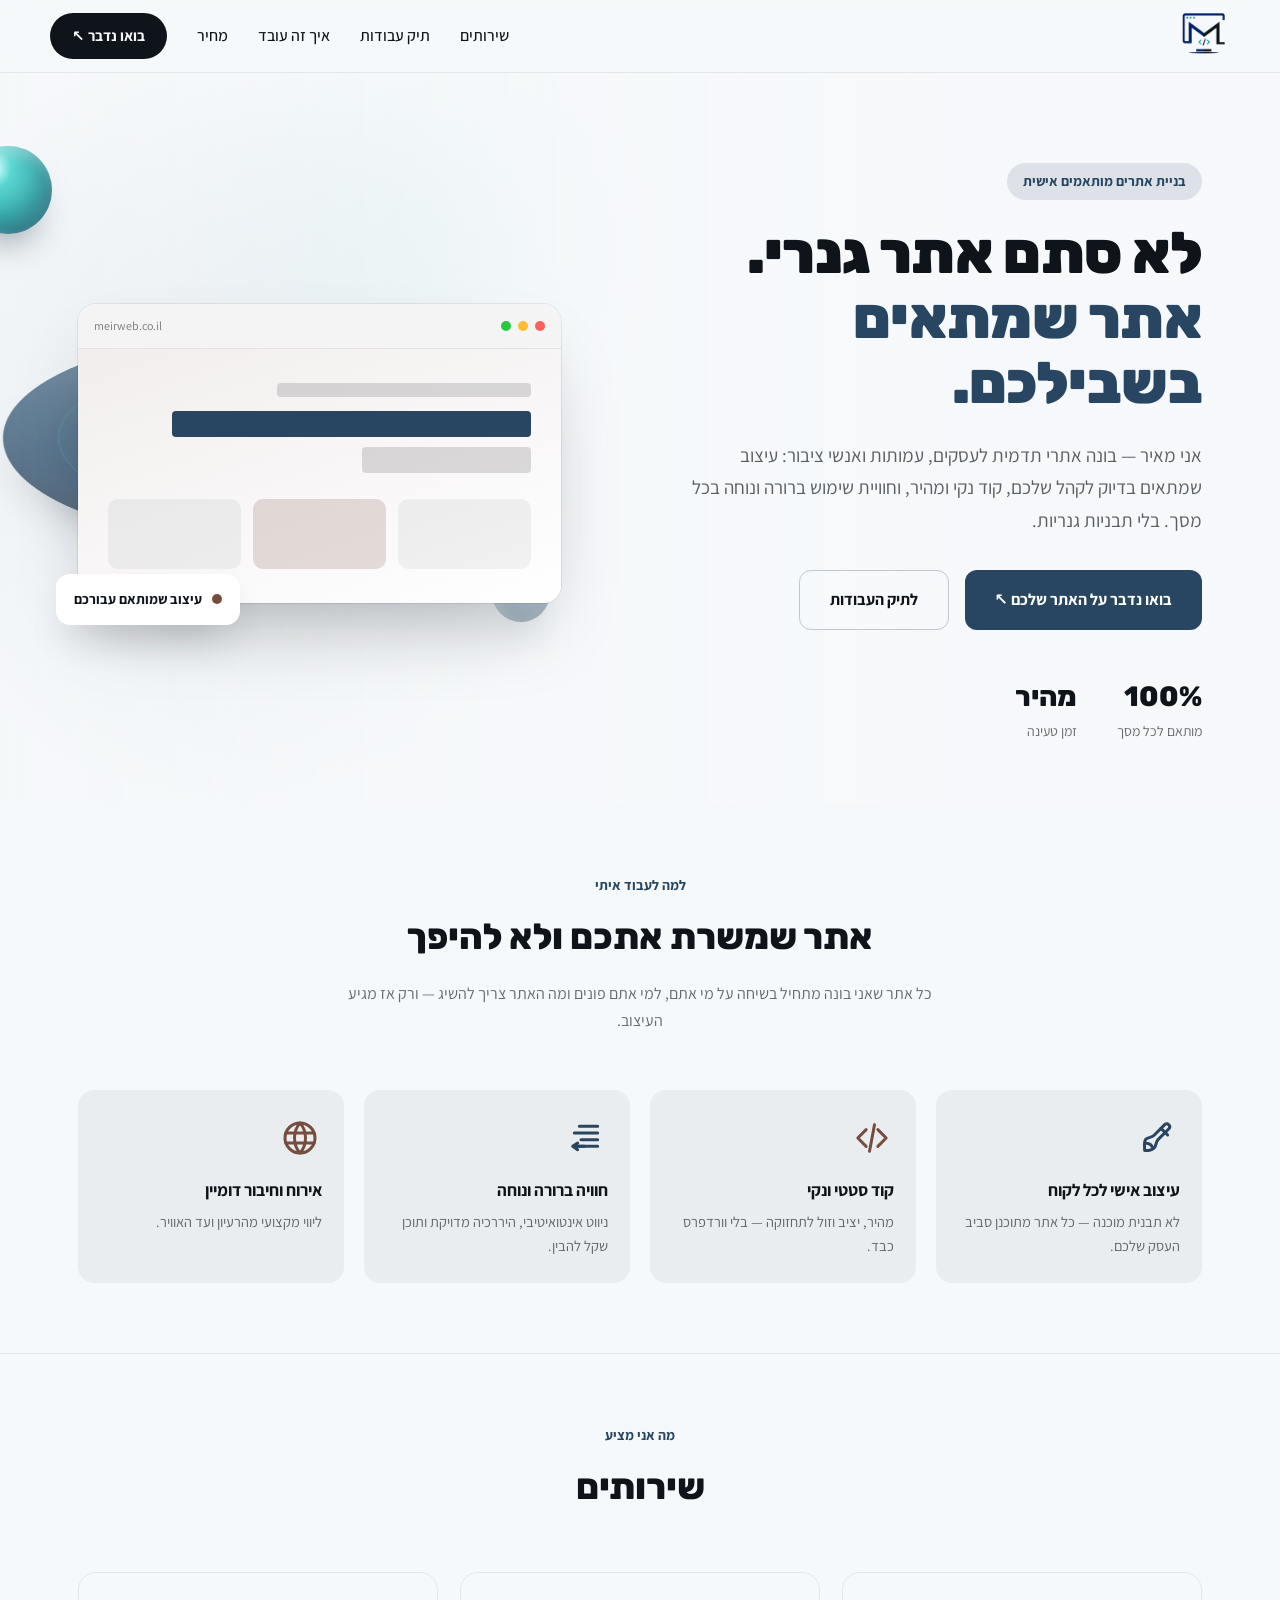
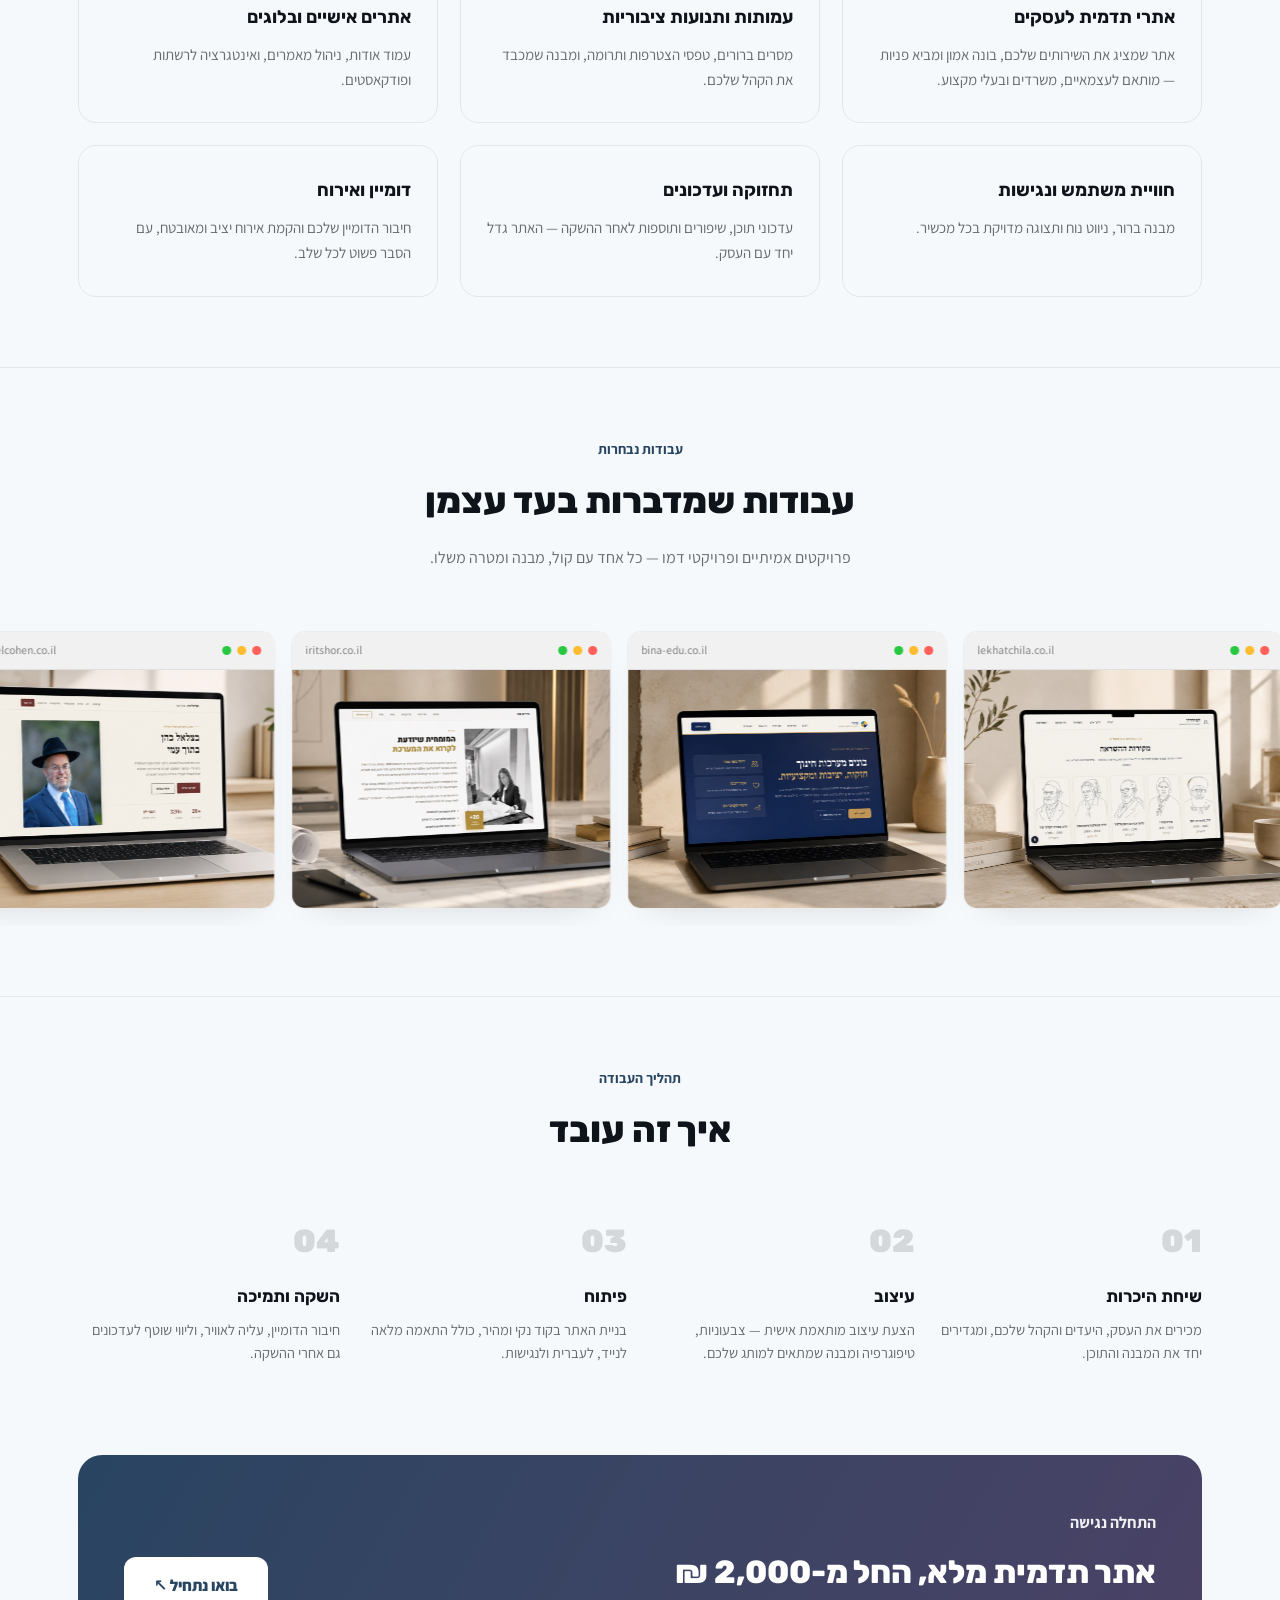
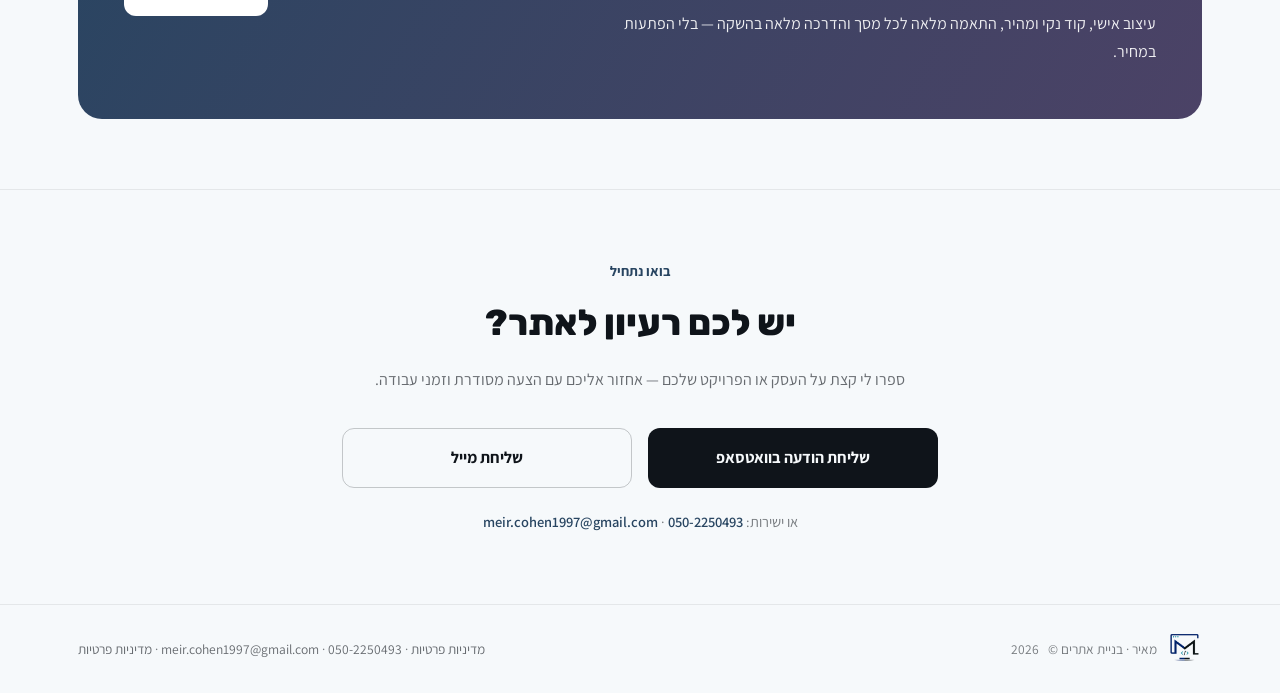
==== commit b210faaf: "Merge 766af6f3a07456af82e83322d631248e5cba45d0 into 658c440eb637a80f8c79aff8d27b6f4c82e74dca" ====
--- a/index.html
+++ b/index.html
@@ -404,6 +404,7 @@
       ·
       <a href="mailto:meir.cohen1997@gmail.com">meir.cohen1997@gmail.com</a>
       · <a href="https://wa.me/972502250493" target="_blank" rel="noopener">050-2250493</a>
+      · <a href="privacy-policy.html">מדיניות פרטיות</a>
     </span>
   </div>
 </footer>
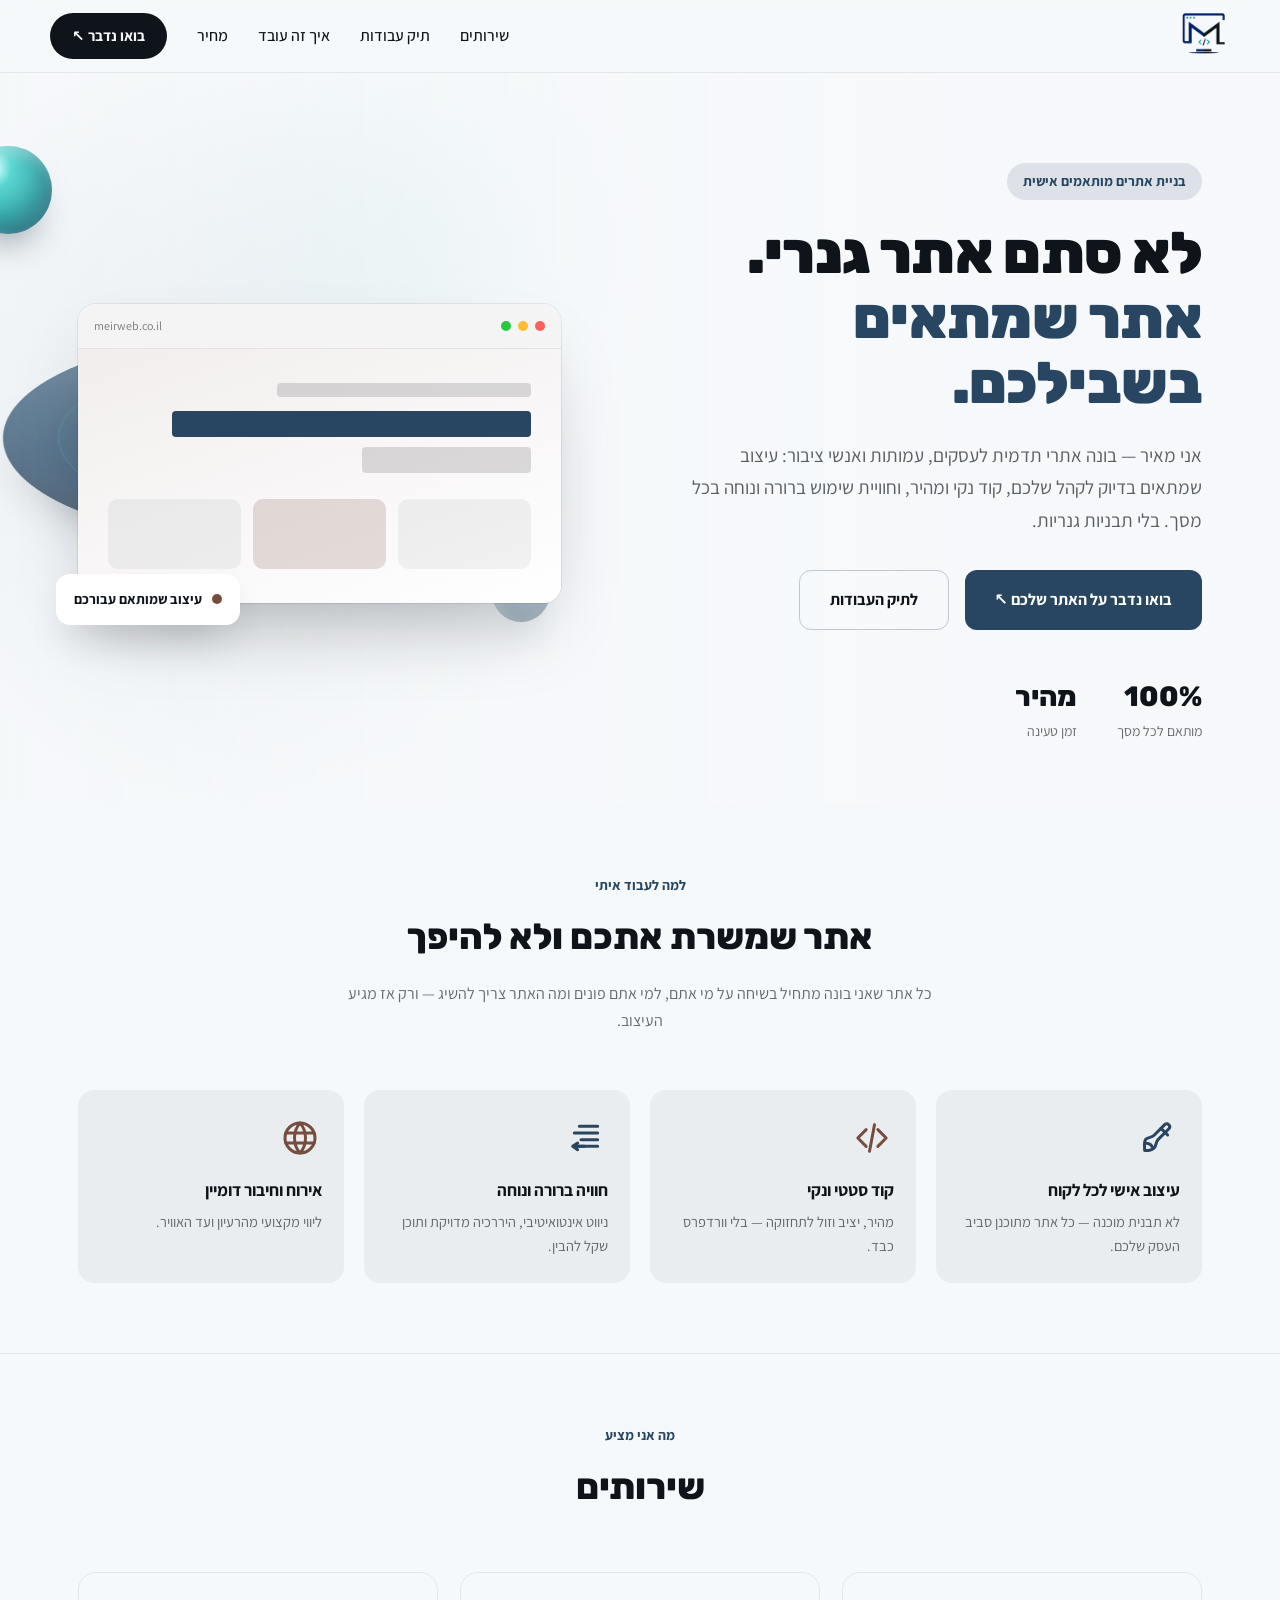
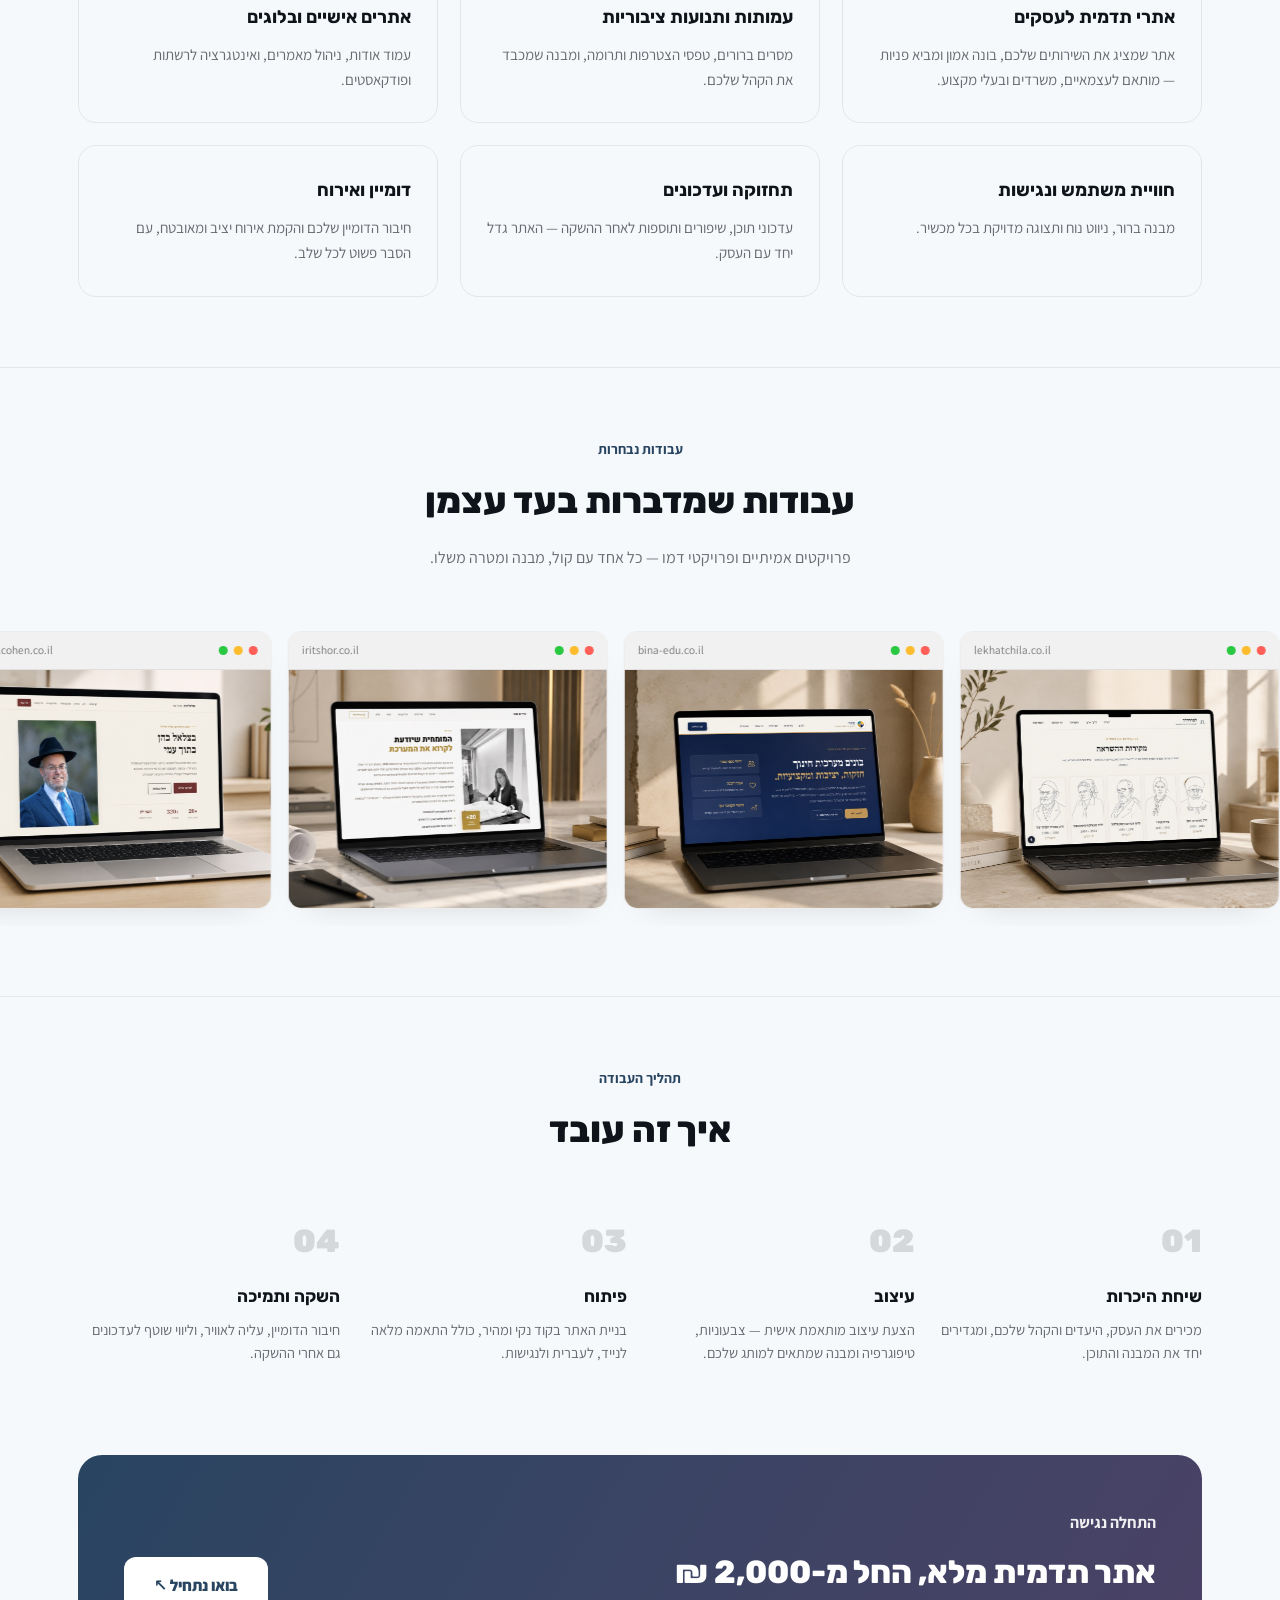
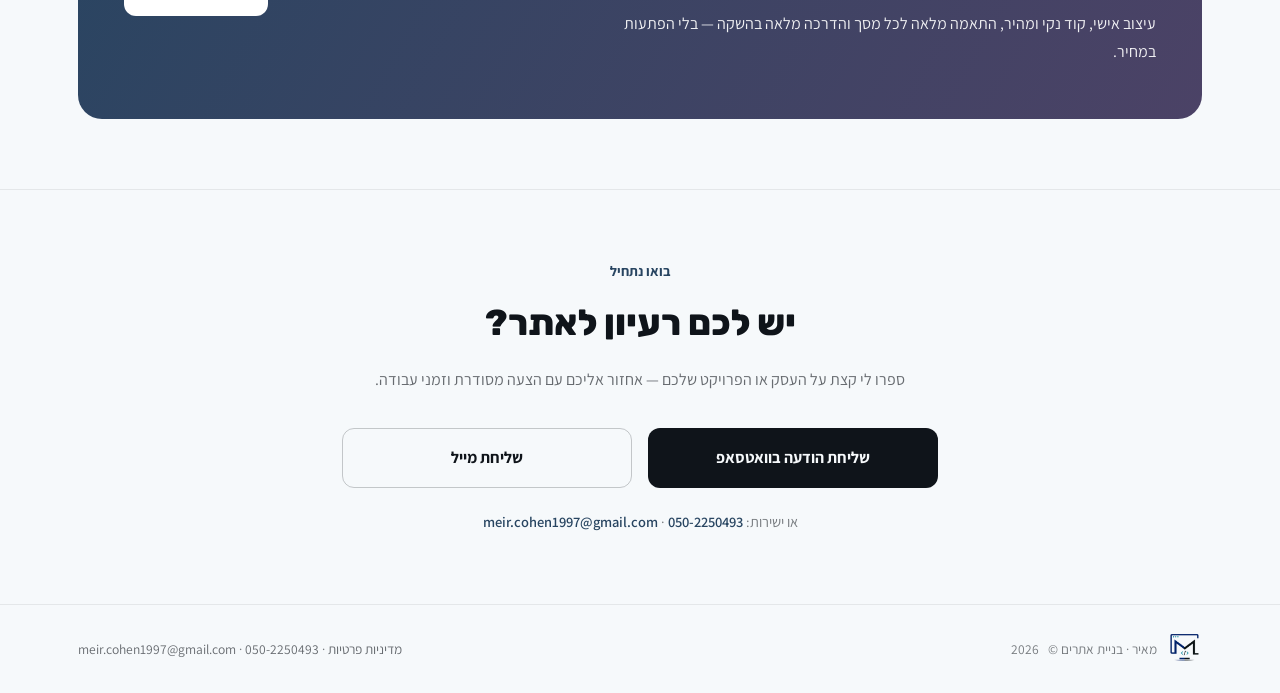
==== commit 81ca3305: "Update Ayla Cohen portfolio link and image" ====
--- a/index.html
+++ b/index.html
@@ -39,7 +39,7 @@
     "https://bina-edu.co.il",
     "https://lekhatchila.co.il",
     "https://lehanech.co.il",
-    "https://ayla-cohen-portfolio.vercel.app",
+    "https://www.ayalacohen.co.il/",
     "https://meirweb.co.il/noa-physio-demo/",
     "https://meirweb.co.il/racheli-catering-demo/"
   ]
@@ -295,9 +295,9 @@
           </div>
         </a>
 
-        <a href="https://ayla-cohen-portfolio.vercel.app/projects/mevo-choron" target="_blank" rel="noopener" class="pf-tile">
-          <div class="pf-frame">
-            <div class="pf-frame-bar"><span></span><span></span><span></span><i>ayla-cohen-portfolio.vercel.app</i></div>
+        <a href="https://www.ayalacohen.co.il/" target="_blank" rel="noopener" class="pf-tile">
+          <div class="pf-frame">
+            <div class="pf-frame-bar"><span></span><span></span><span></span><i>ayalacohen.co.il</i></div>
             <img src="assets/portfolio/ayla-cohen.jpg" alt="אתר אילה כהן" loading="lazy">
           </div>
           <div class="pf-overlay">
@@ -404,7 +404,6 @@
       ·
       <a href="mailto:meir.cohen1997@gmail.com">meir.cohen1997@gmail.com</a>
       · <a href="https://wa.me/972502250493" target="_blank" rel="noopener">050-2250493</a>
-      · <a href="privacy-policy.html">מדיניות פרטיות</a>
     </span>
   </div>
 </footer>
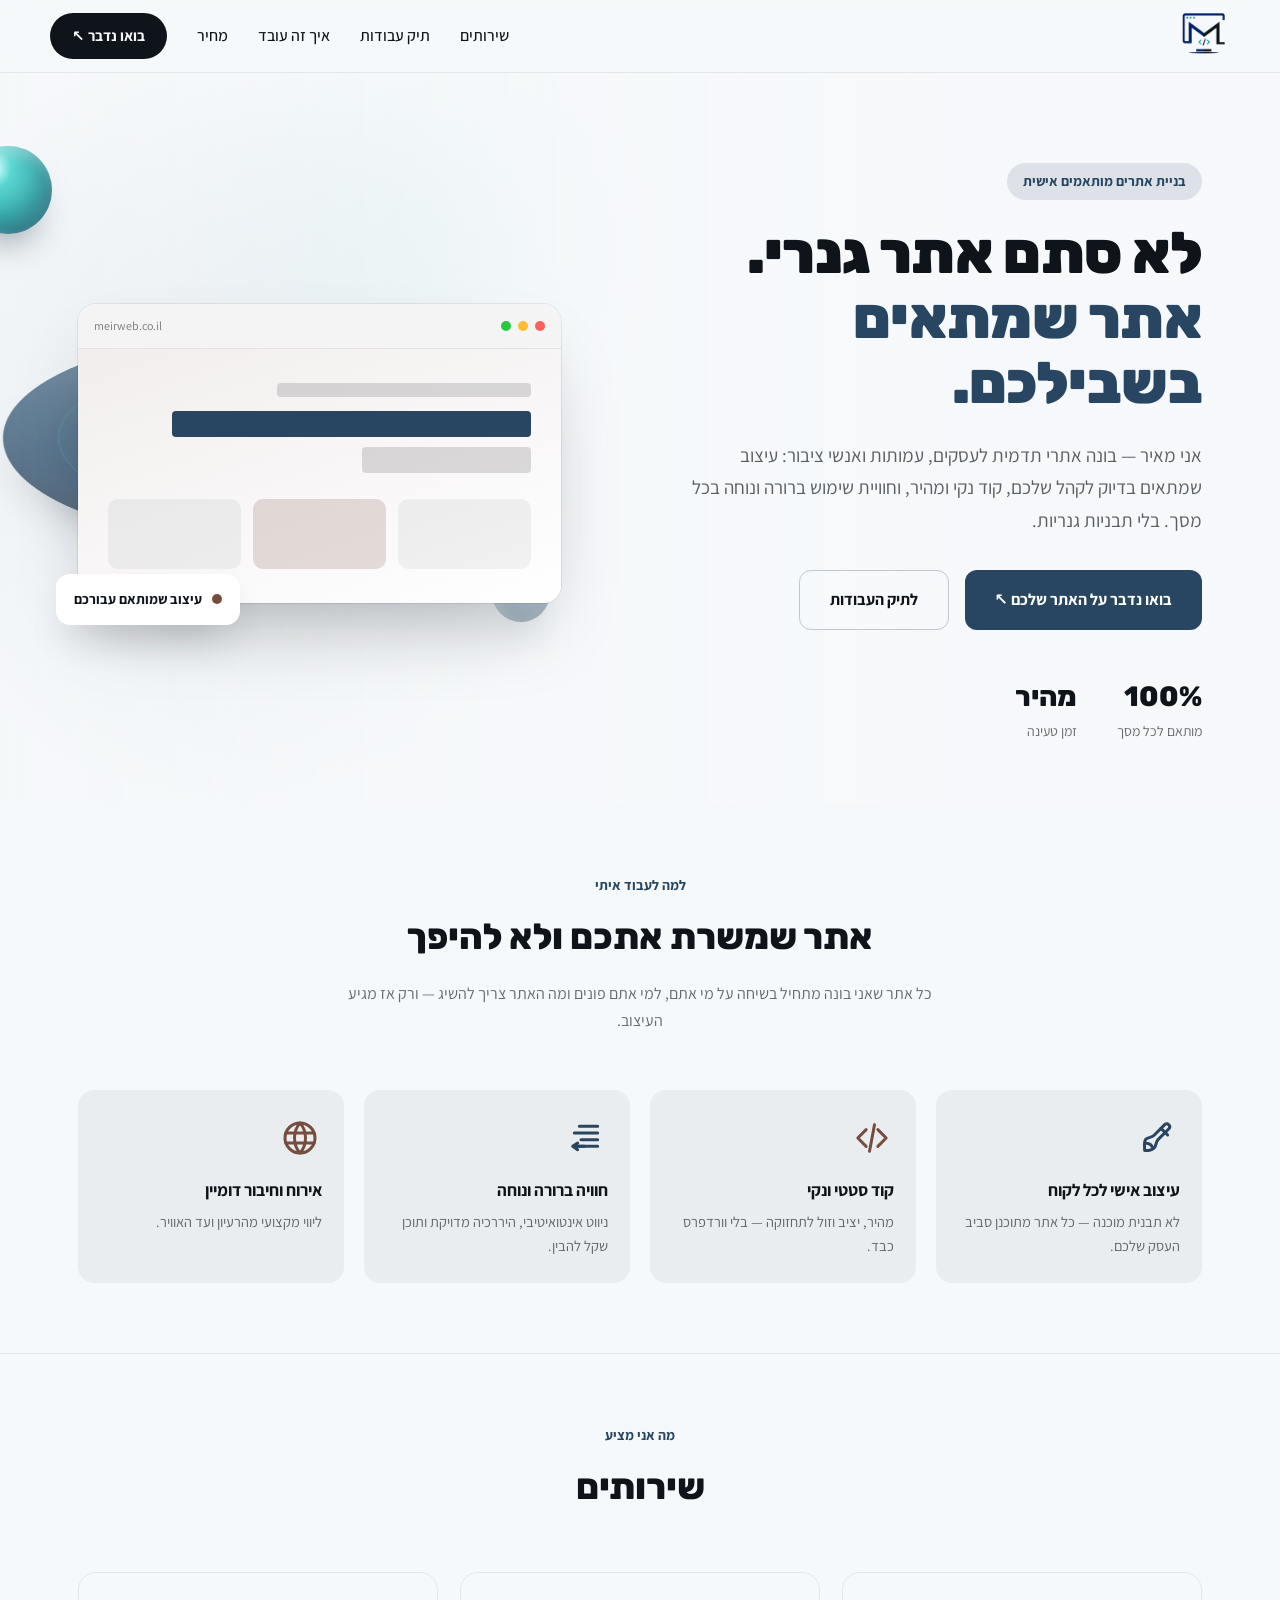
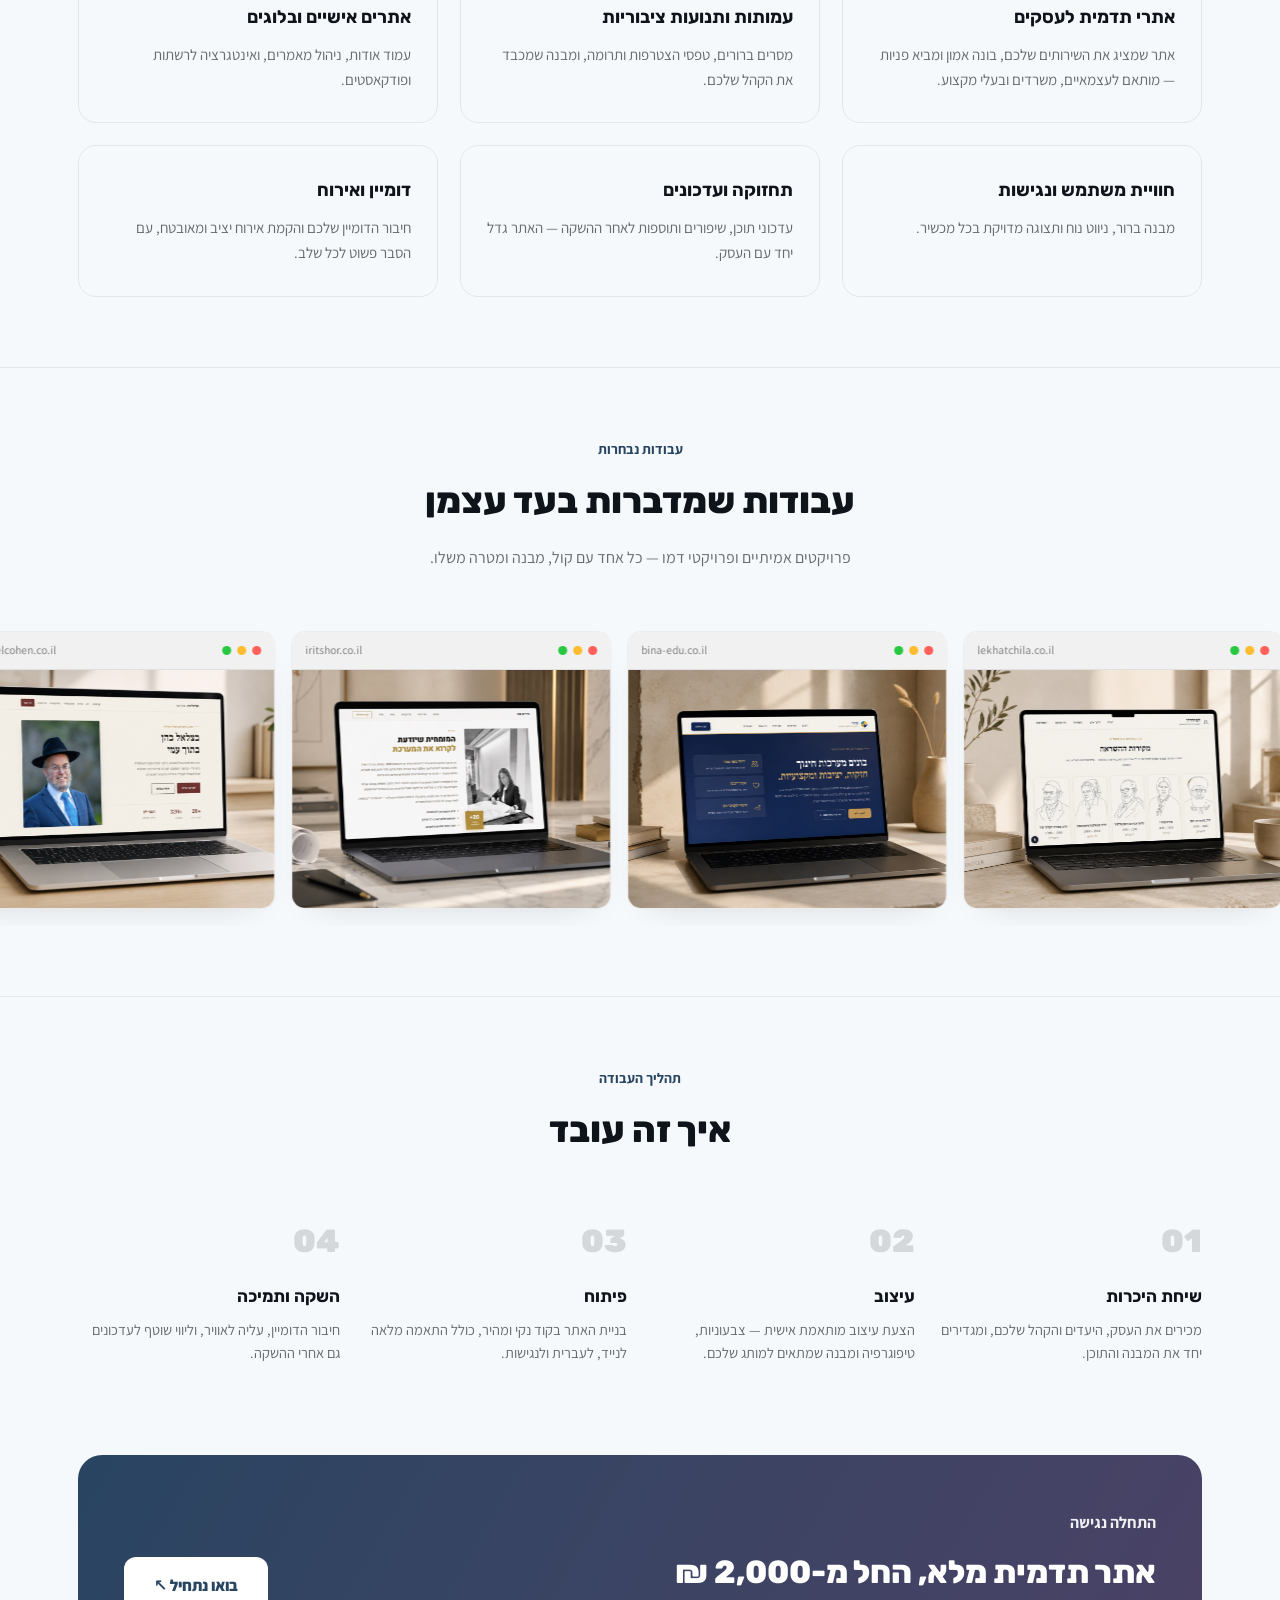
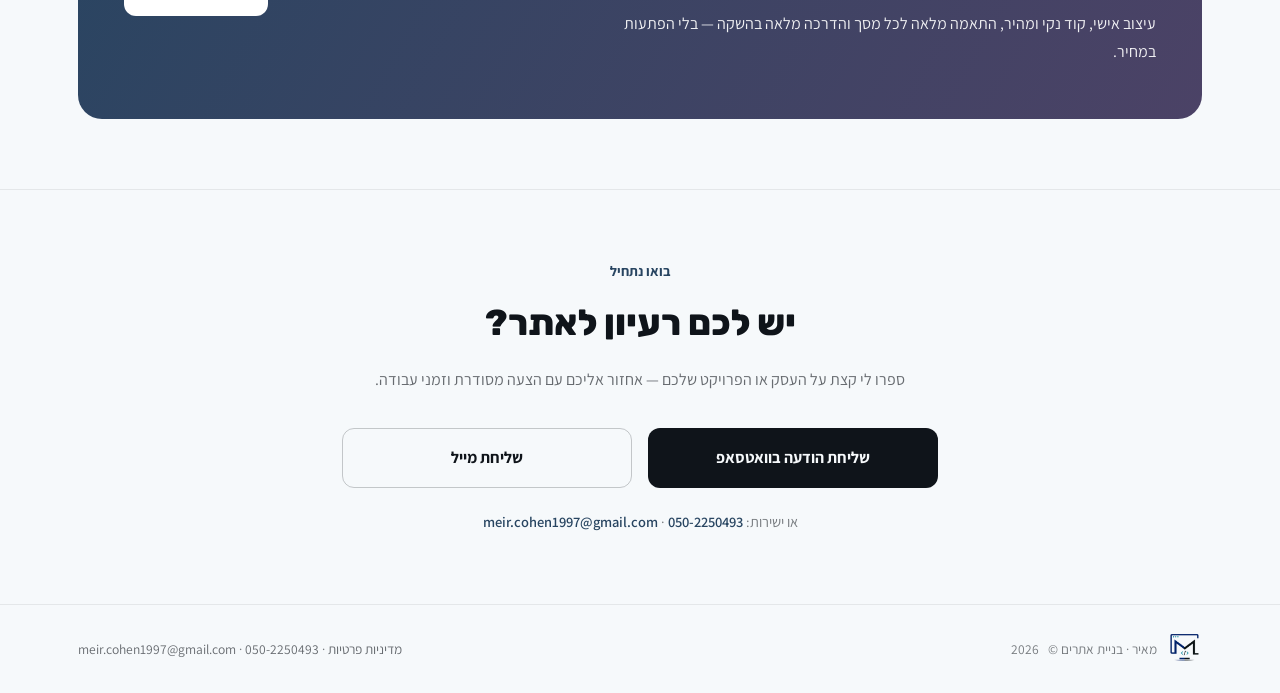
==== commit d114c050: "Refresh Ayla portfolio image cache" ====
--- a/index.html
+++ b/index.html
@@ -298,7 +298,7 @@
         <a href="https://www.ayalacohen.co.il/" target="_blank" rel="noopener" class="pf-tile">
           <div class="pf-frame">
             <div class="pf-frame-bar"><span></span><span></span><span></span><i>ayalacohen.co.il</i></div>
-            <img src="assets/portfolio/ayla-cohen.jpg" alt="אתר אילה כהן" loading="lazy">
+            <img src="assets/portfolio/ayla-cohen.jpg?v=20260727-1" alt="אתר אילה כהן" loading="lazy">
           </div>
           <div class="pf-overlay">
             <span class="pf-tag">אתר פורטפוליו</span>
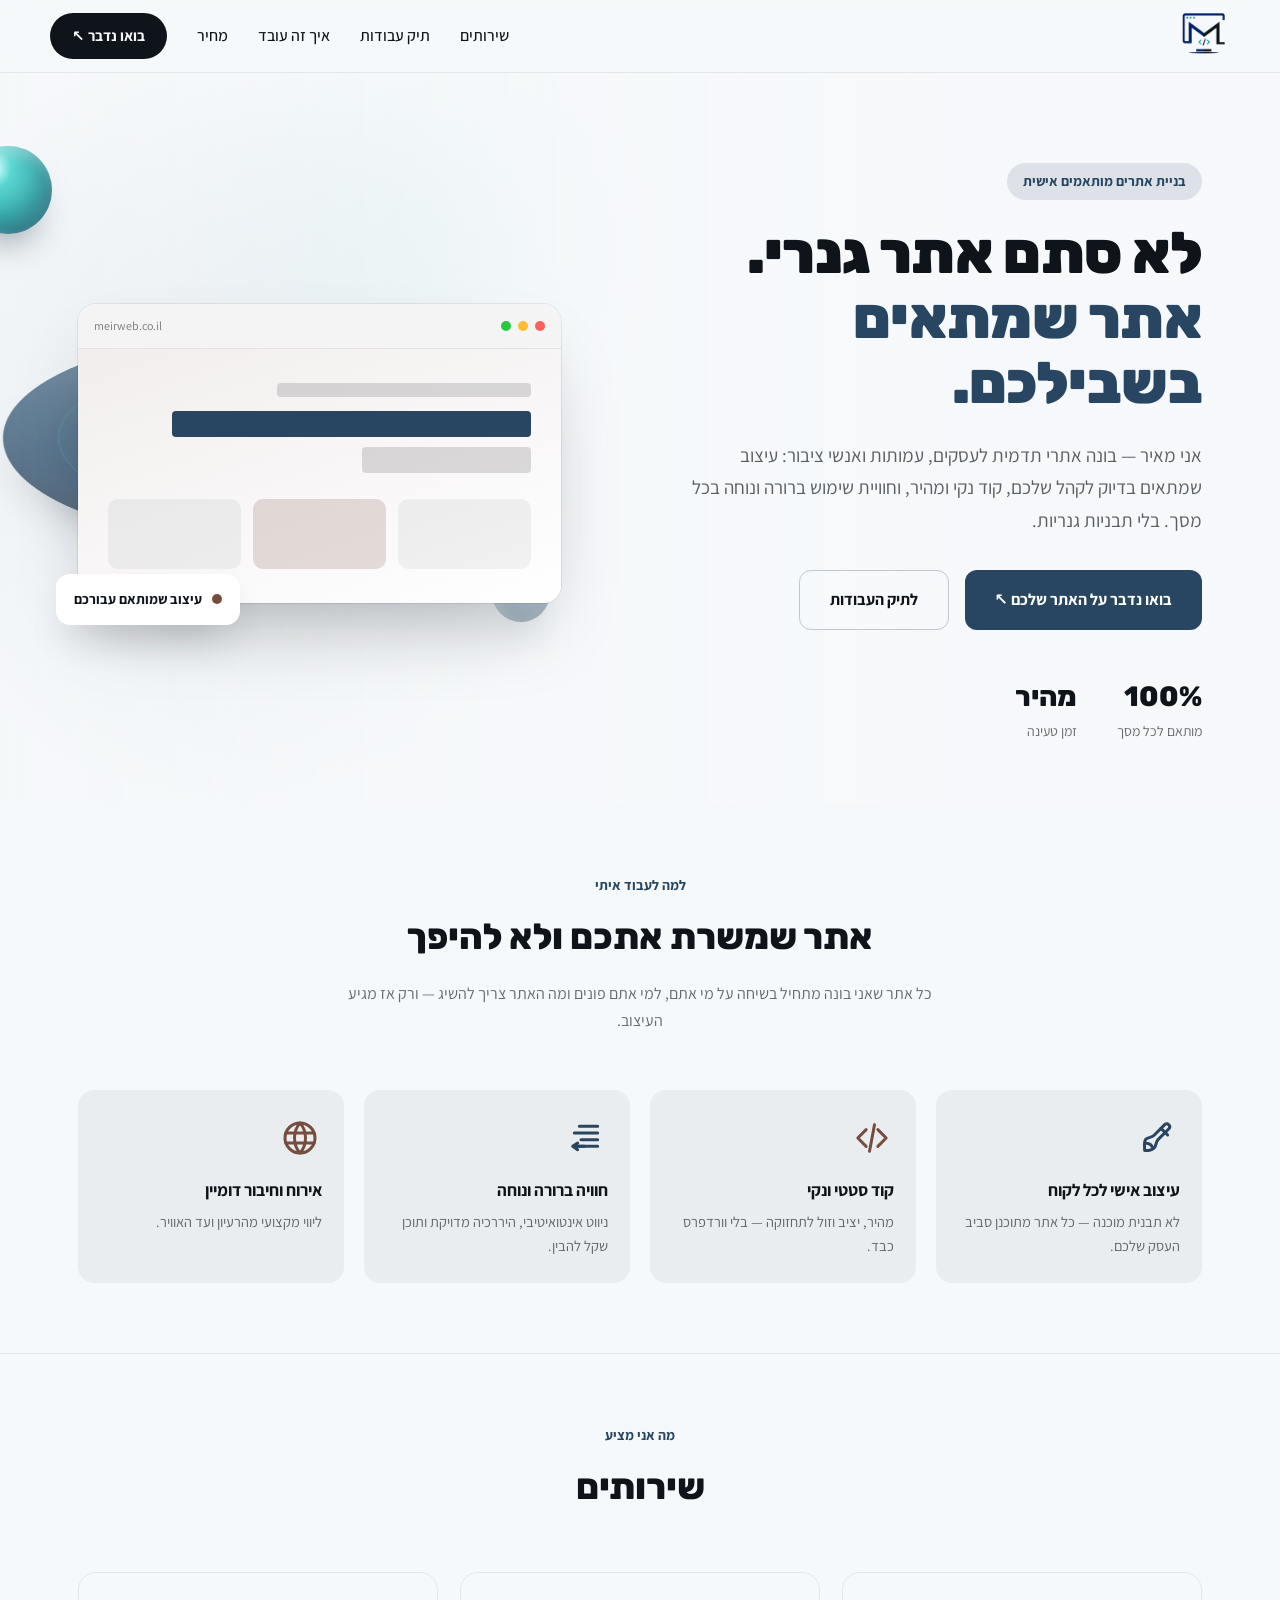
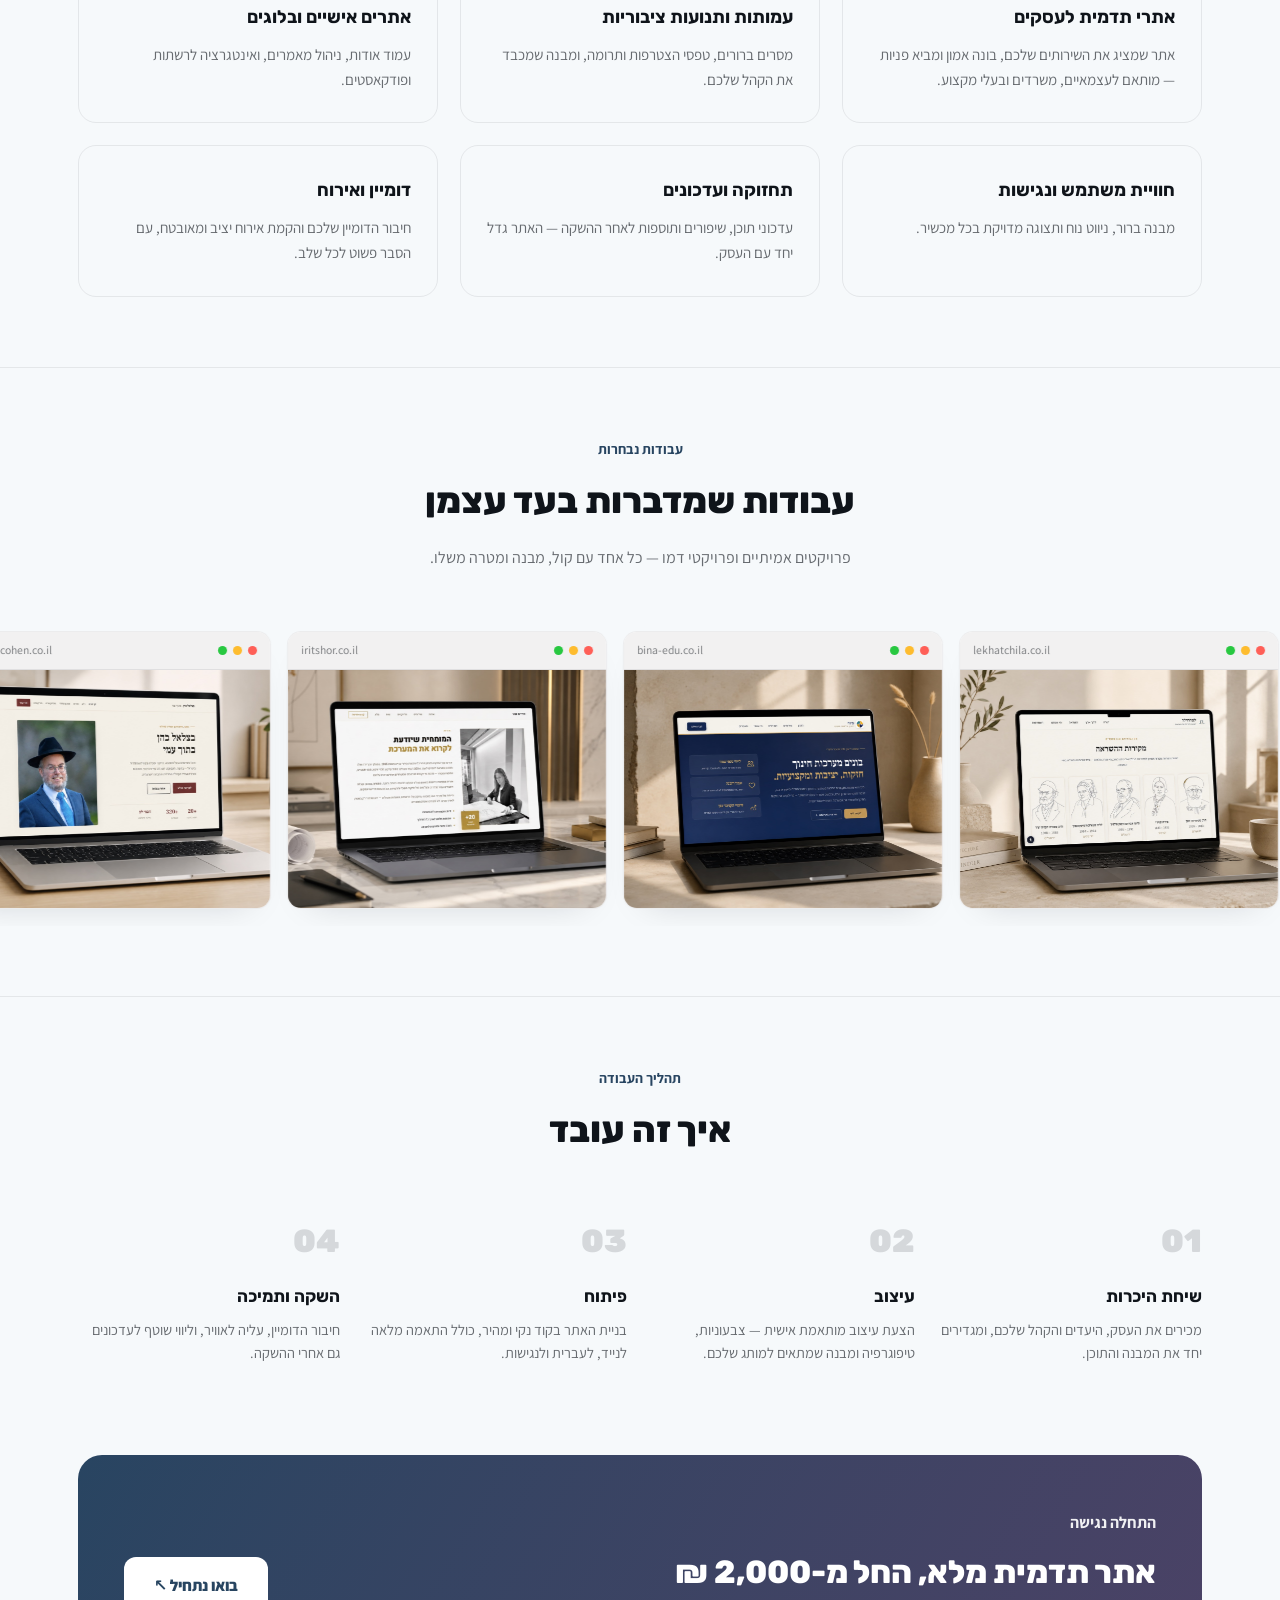
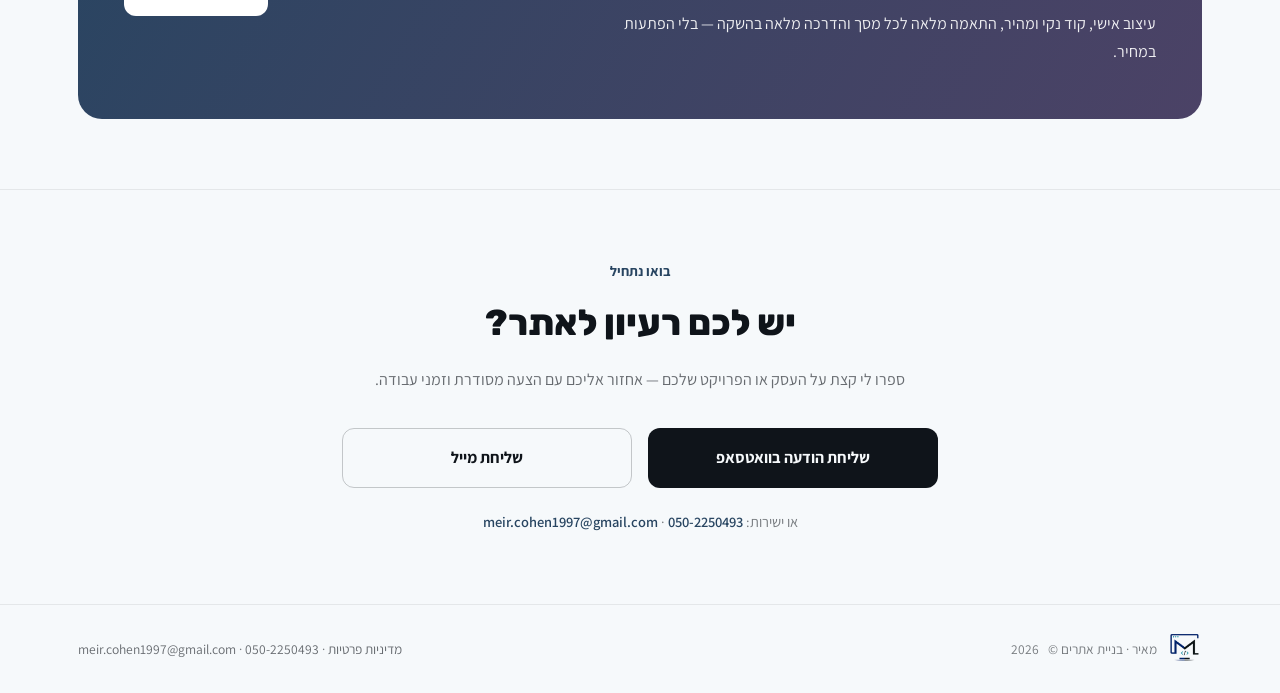
==== commit 7f104a50: "Show Ayla website in laptop mockup" ====
--- a/index.html
+++ b/index.html
@@ -298,7 +298,7 @@
         <a href="https://www.ayalacohen.co.il/" target="_blank" rel="noopener" class="pf-tile">
           <div class="pf-frame">
             <div class="pf-frame-bar"><span></span><span></span><span></span><i>ayalacohen.co.il</i></div>
-            <img src="assets/portfolio/ayla-cohen.jpg?v=20260727-1" alt="אתר אילה כהן" loading="lazy">
+            <img src="assets/portfolio/ayla-cohen.jpg?v=20260727-2" alt="אתר אילה כהן" loading="lazy">
           </div>
           <div class="pf-overlay">
             <span class="pf-tag">אתר פורטפוליו</span>
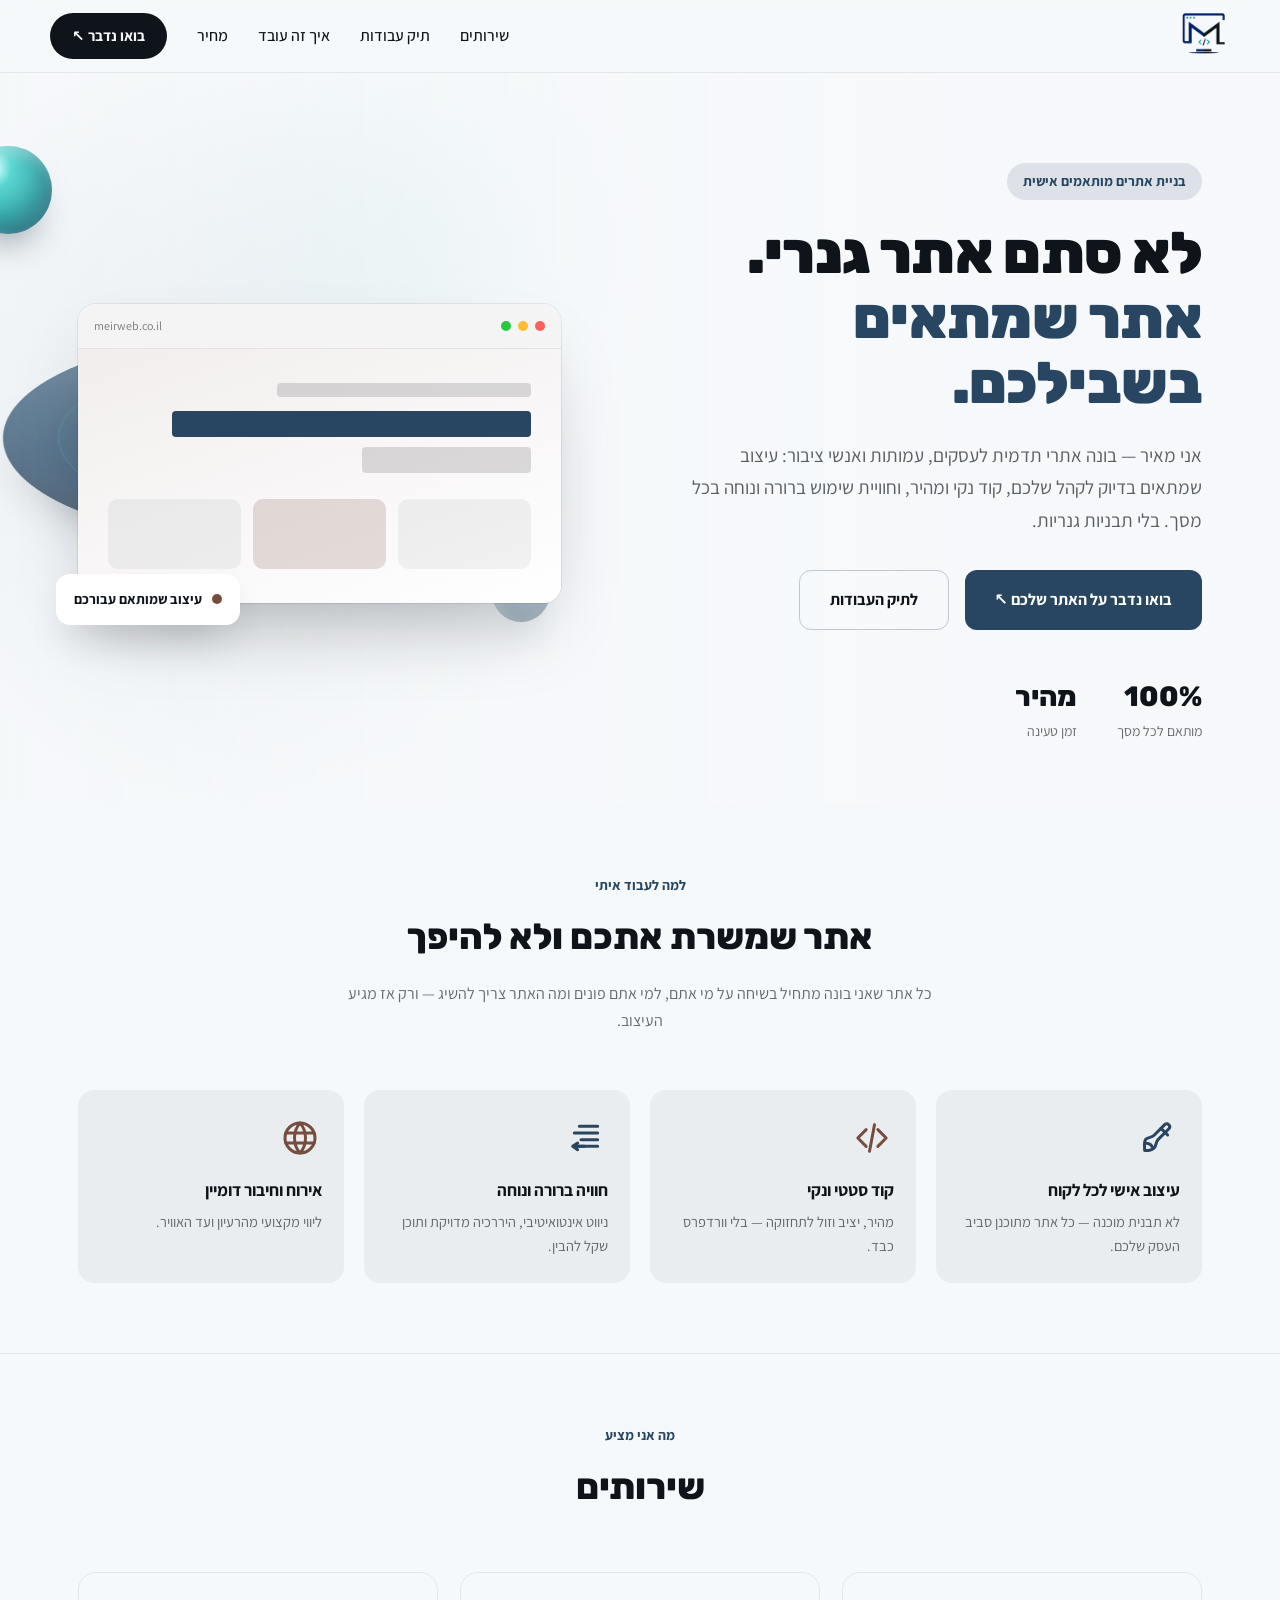
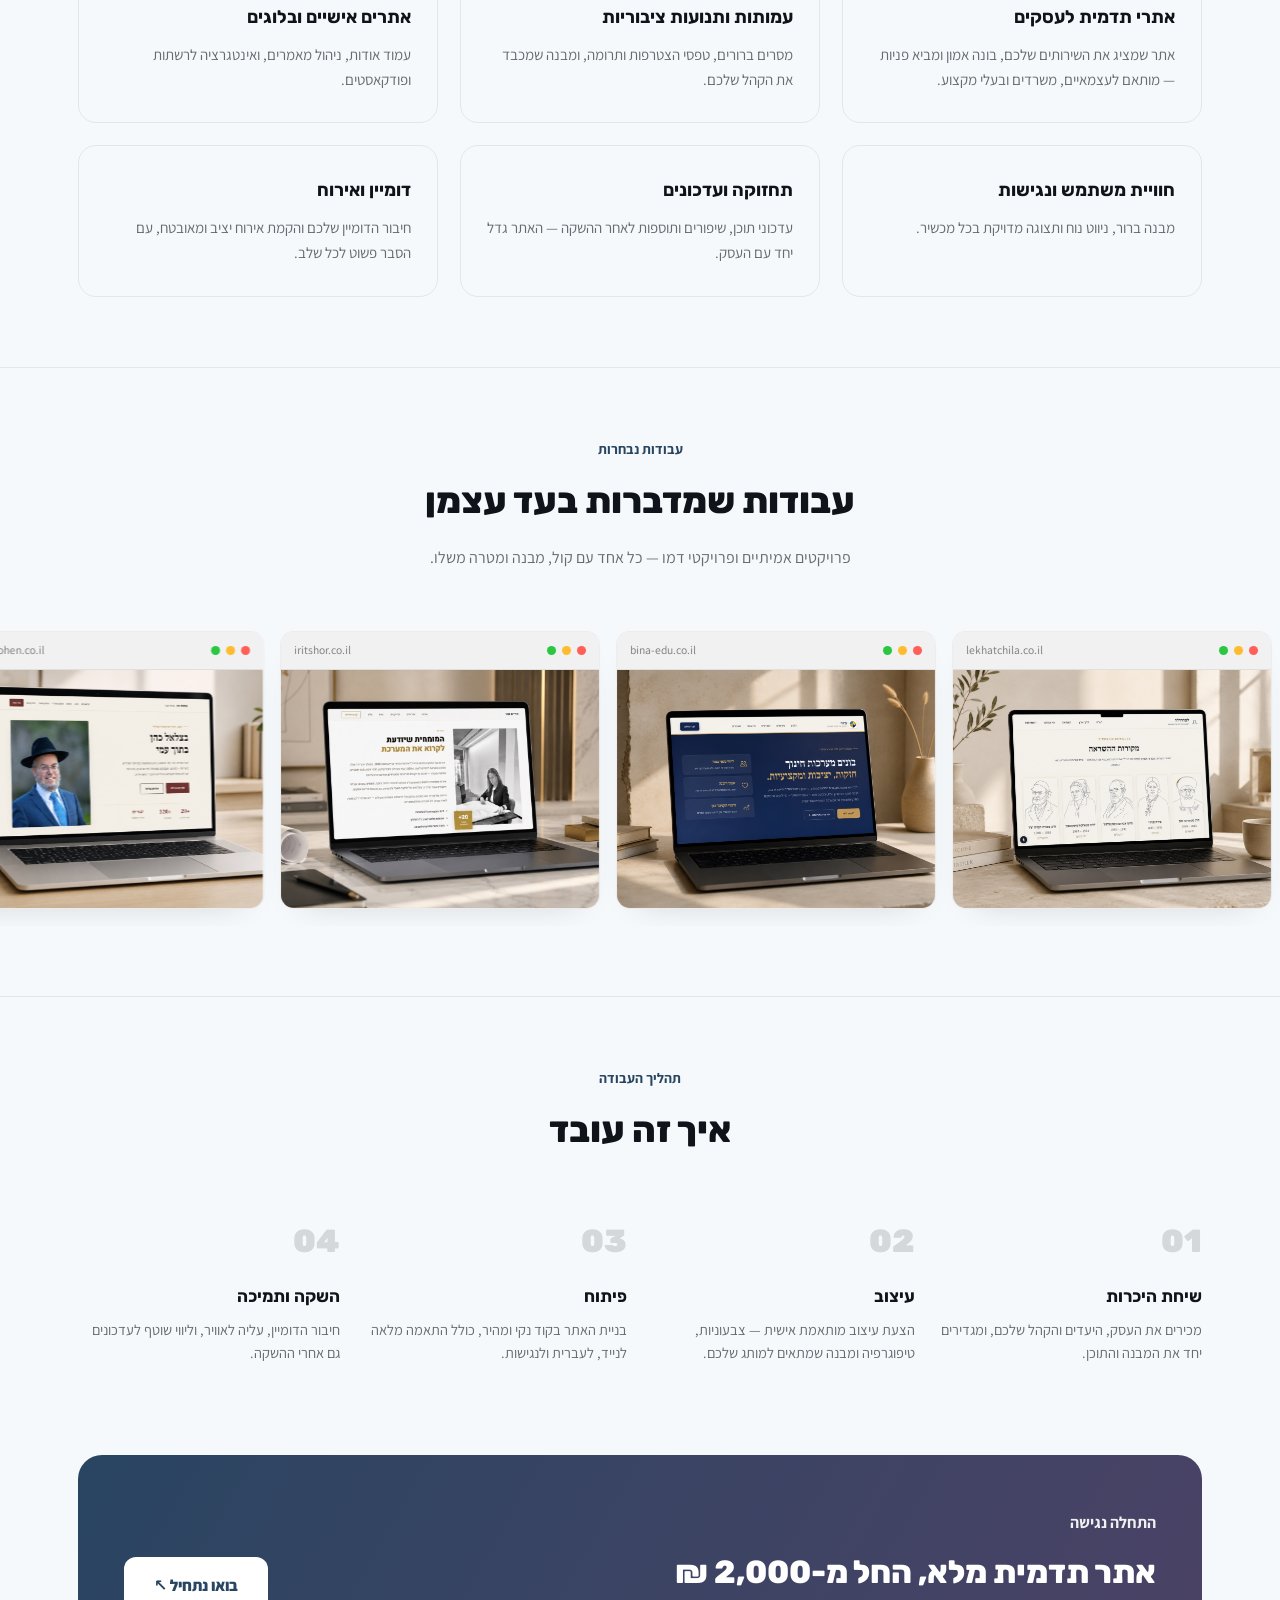
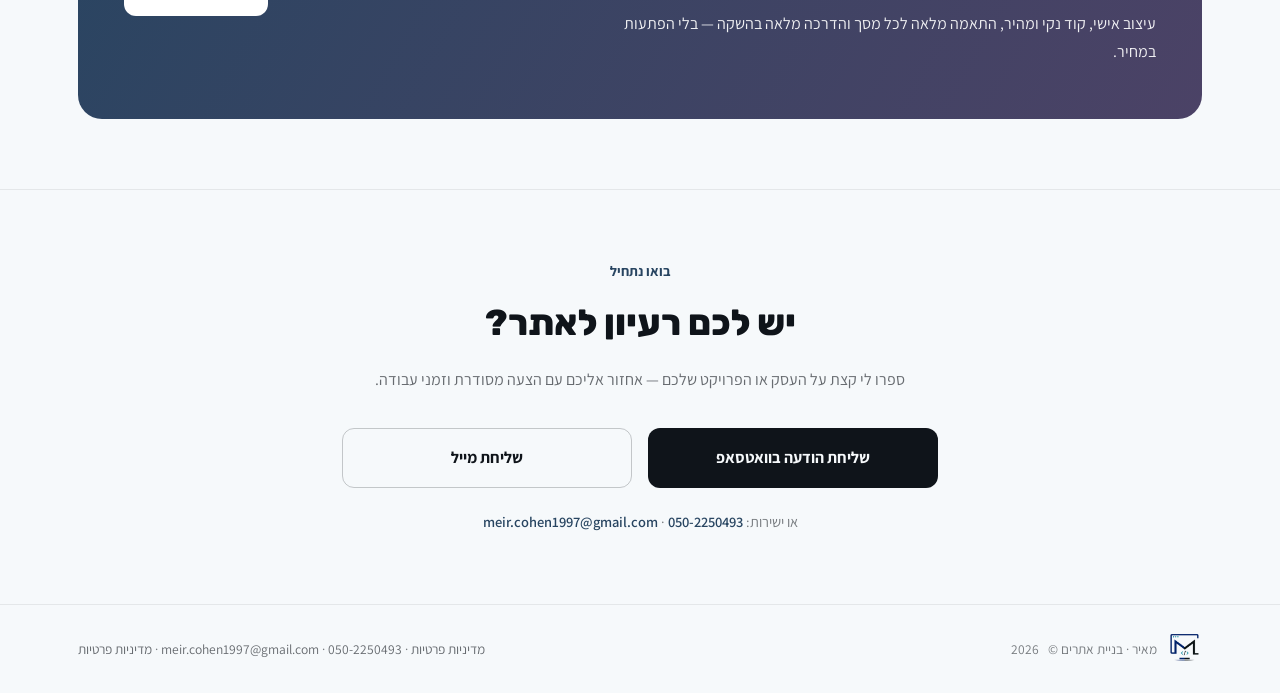
==== commit a7e40f21: "Merge 766af6f3a07456af82e83322d631248e5cba45d0 into 7f104a50a477a305e3a30e0cb5a812e39248b651" ====
--- a/index.html
+++ b/index.html
@@ -404,6 +404,7 @@
       ·
       <a href="mailto:meir.cohen1997@gmail.com">meir.cohen1997@gmail.com</a>
       · <a href="https://wa.me/972502250493" target="_blank" rel="noopener">050-2250493</a>
+      · <a href="privacy-policy.html">מדיניות פרטיות</a>
     </span>
   </div>
 </footer>
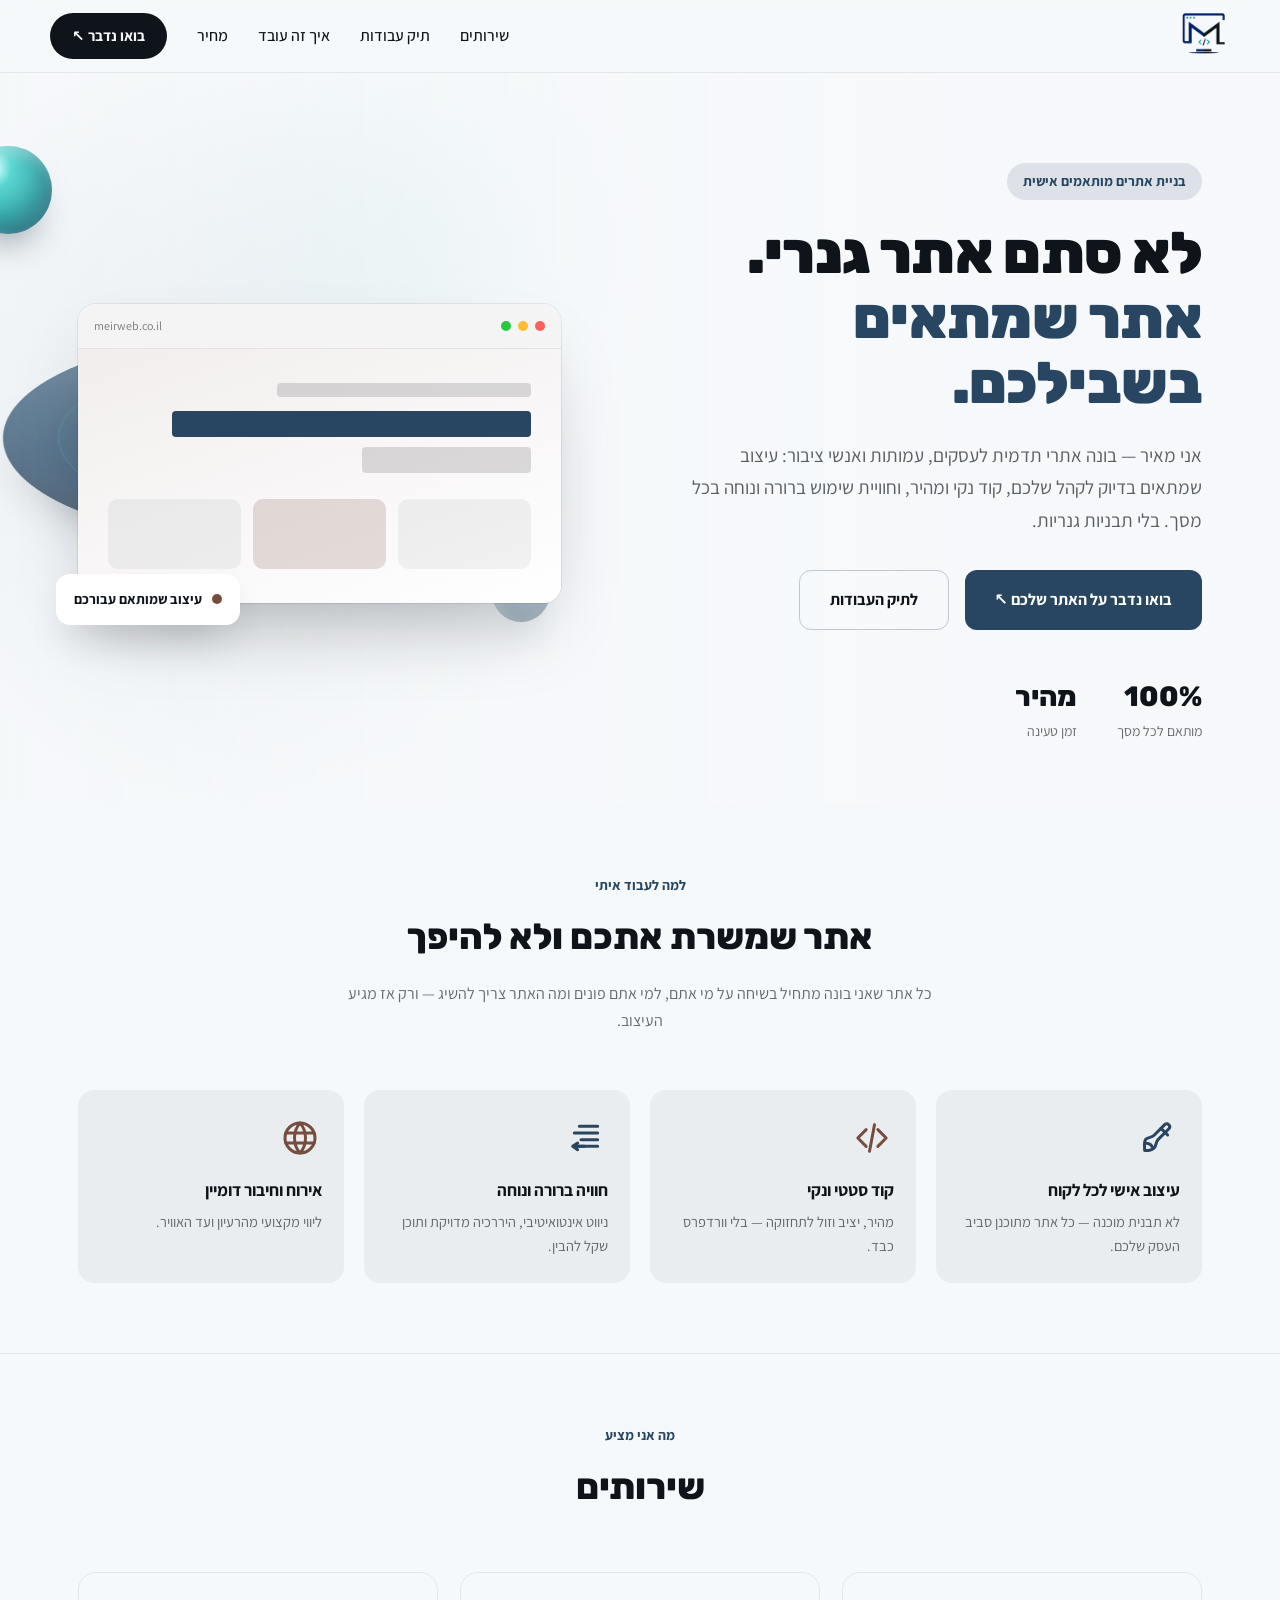
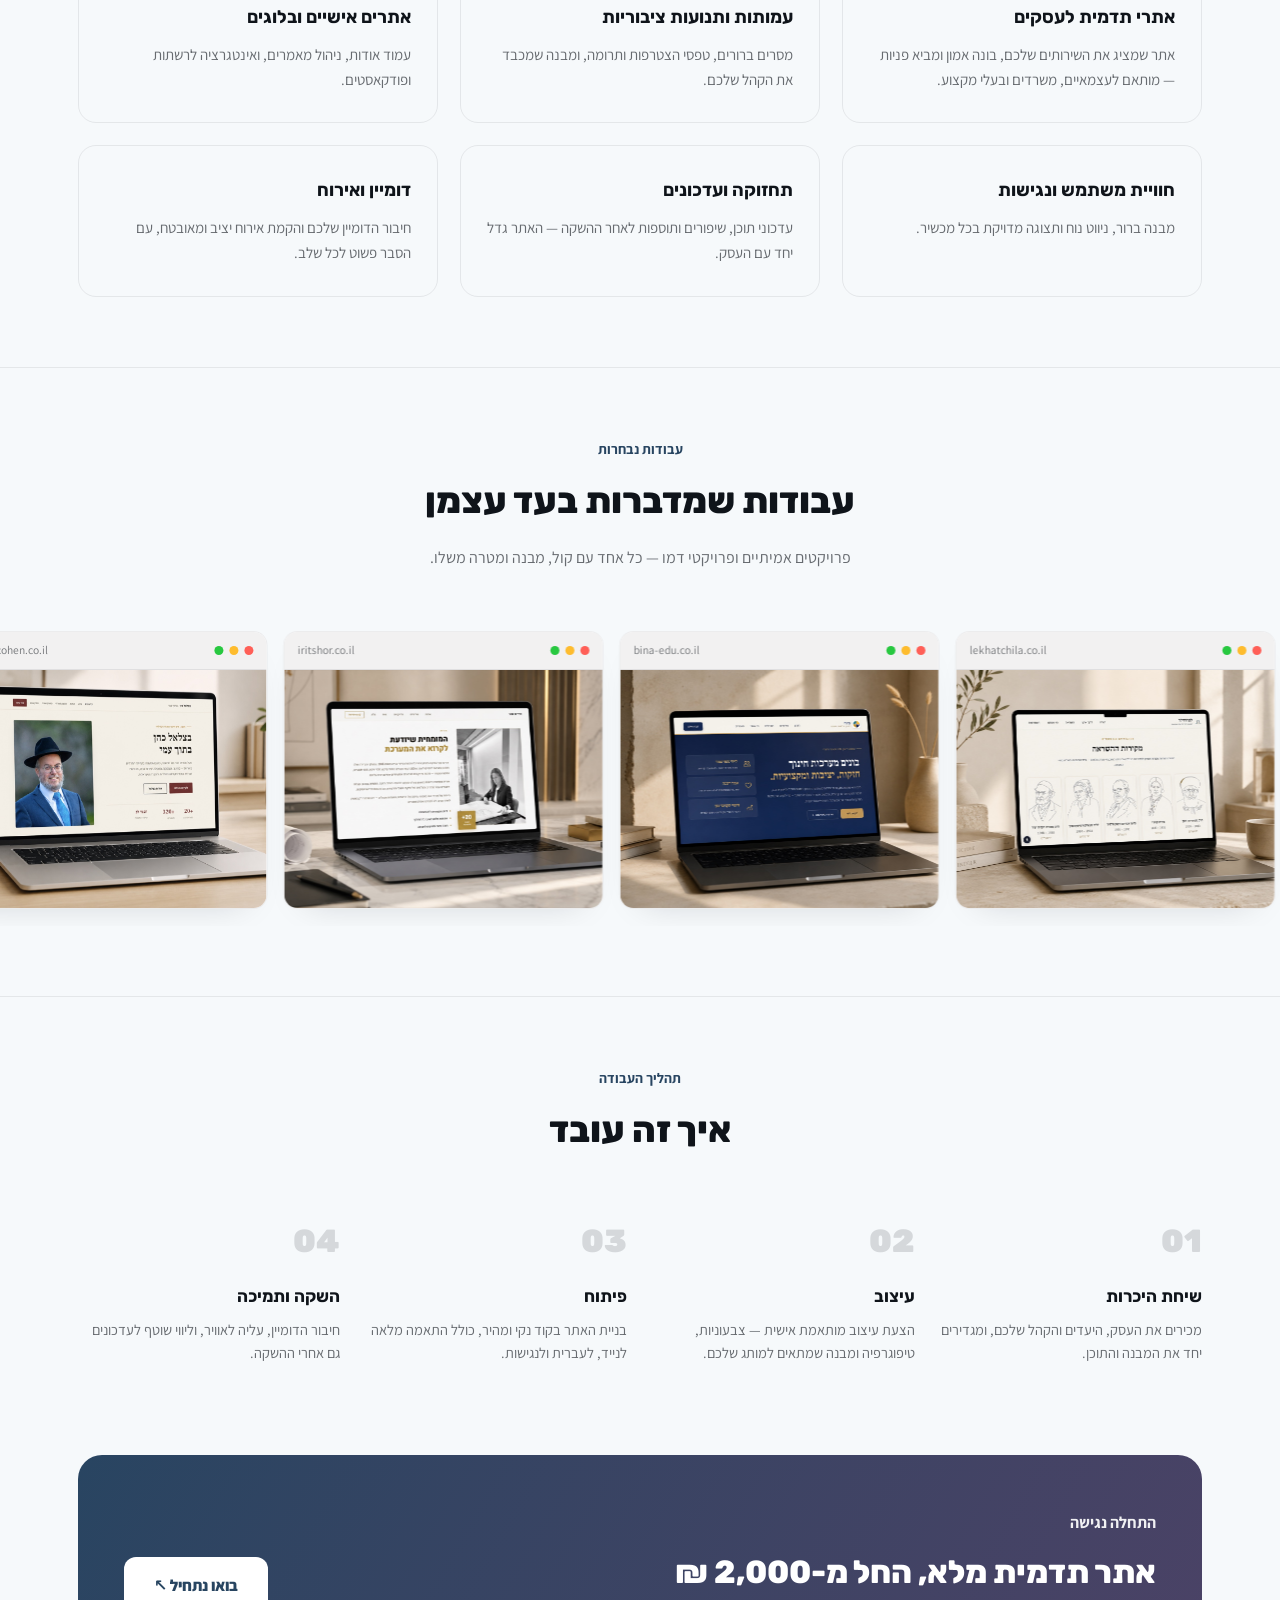
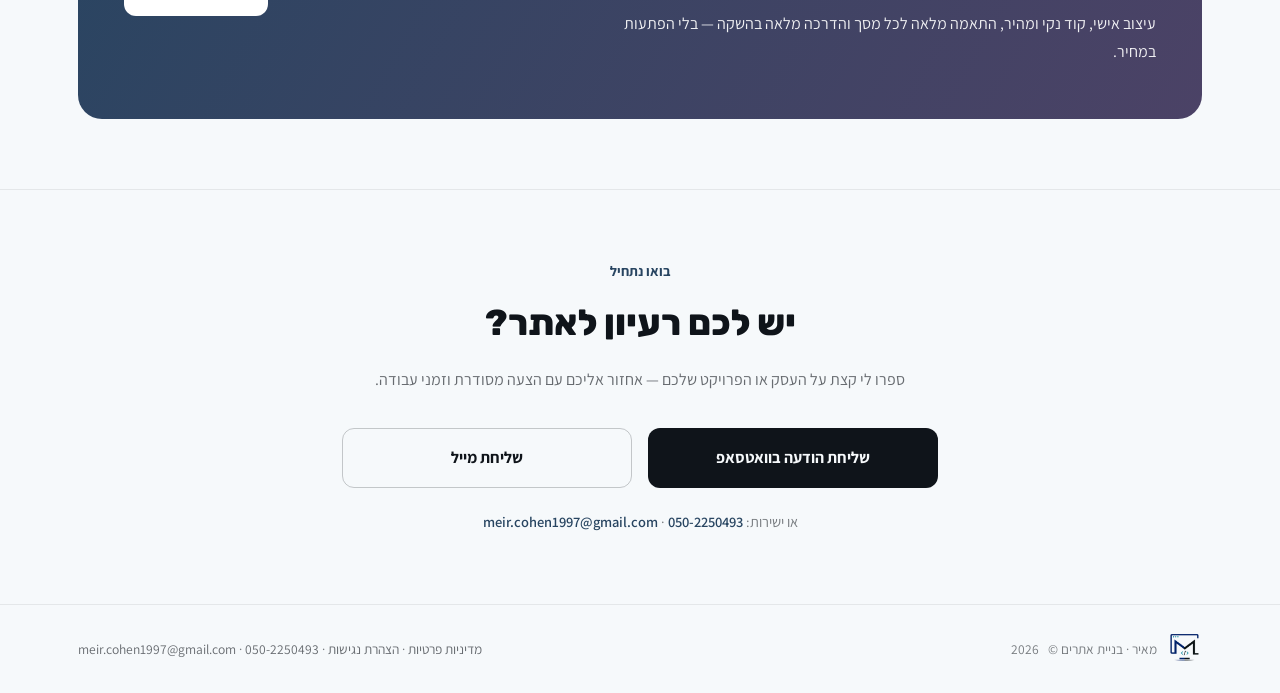
==== commit 8f1465c5: "Add accessibility statement and keyboard support" ====
--- a/index.html
+++ b/index.html
@@ -66,7 +66,7 @@
       <a href="#pricing">מחיר</a>
       <a href="#contact" class="nav-cta">בואו נדבר ↖</a>
     </nav>
-    <button class="nav-toggle" id="navToggle" aria-label="פתיחת תפריט" aria-expanded="false" aria-controls="mainNav">
+    <button type="button" class="nav-toggle" id="navToggle" aria-label="פתיחת תפריט" aria-expanded="false" aria-controls="mainNav">
       <span></span><span></span><span></span>
     </button>
   </div>
@@ -227,7 +227,7 @@
         <p class="section-lead">פרויקטים אמיתיים ופרויקטי דמו — כל אחד עם קול, מבנה ומטרה משלו.</p>
       </div>
 
-      <div class="portfolio-rail" id="portfolioRail" tabindex="0" role="region" aria-label="גלריית עבודות נבחרות">
+      <section class="portfolio-rail" id="portfolioRail" tabindex="0" aria-label="גלריית עבודות נבחרות">
         <div class="portfolio-direction-cue" aria-hidden="true">
           <svg viewBox="0 0 24 24" fill="none" stroke="currentColor" stroke-width="2" stroke-linecap="round" stroke-linejoin="round">
             <path d="M4 12h16"></path>
@@ -331,7 +331,7 @@
           </div>
         </a>
         </div>
-      </div>
+      </section>
     </div>
   </section>
 
@@ -390,7 +390,7 @@
         <a href="https://wa.me/972502250493" target="_blank" rel="noopener" class="btn btn-dark">שליחת הודעה בוואטסאפ</a>
         <a href="mailto:meir.cohen1997@gmail.com?subject=בקשה%20להצעת%20מחיר%20לאתר" class="btn btn-ghost">שליחת מייל</a>
       </div>
-      <p class="contact-email">או ישירות: <a href="mailto:meir.cohen1997@gmail.com">meir.cohen1997@gmail.com</a> · <a href="tel:0502250493">050-2250493</a></p>
+      <p class="contact-email">או ישירות: <a href="mailto:meir.cohen1997@gmail.com">meir.cohen1997@gmail.com</a> · <a href="tel:0502250493">050&#8209;2250493</a></p>
     </div>
   </section>
 
@@ -402,9 +402,10 @@
     <span>
       <a href="privacy.html">מדיניות פרטיות</a>
       ·
+      <a href="negishut.html">הצהרת נגישות</a>
+      ·
       <a href="mailto:meir.cohen1997@gmail.com">meir.cohen1997@gmail.com</a>
       · <a href="https://wa.me/972502250493" target="_blank" rel="noopener">050-2250493</a>
-      · <a href="privacy-policy.html">מדיניות פרטיות</a>
     </span>
   </div>
 </footer>
--- a/styles.css
+++ b/styles.css
@@ -56,6 +56,11 @@
 
 @keyframes riseIn{from{opacity:0;transform:translateY(16px);}to{opacity:1;transform:translateY(0);}}
 .rise{animation:riseIn .7s ease both;}
+:focus-visible{outline:3px solid var(--accent);outline-offset:4px;}
+
+@media (prefers-reduced-motion: reduce){
+  *,*::before,*::after{scroll-behavior:auto!important;transition-duration:.01ms!important;animation-duration:.01ms!important;animation-iteration-count:1!important;}
+}
 
 /* ---------- Header ---------- */
 .site-header{
@@ -545,6 +550,16 @@
 .privacy-section p,.privacy-section li{color:var(--ink-68);}
 .privacy-section ul{list-style:disc;padding-inline-start:22px;display:grid;gap:7px;}
 .privacy-section a{color:var(--accent);font-weight:600;}
+
+.policy-page{padding:132px 0 72px;}
+.policy-content{max-width:820px;}
+.policy-content h1{font-size:clamp(2.1rem,5vw,3.2rem);margin-bottom:24px;}
+.policy-content h2{font-size:1.35rem;margin:36px 0 12px;}
+.policy-content p,.policy-content li{color:var(--ink-68);}
+.policy-content ul{list-style:disc;padding-inline-start:1.5rem;}
+.policy-content li+li{margin-top:8px;}
+.policy-content a{color:var(--accent);text-decoration:underline;text-underline-offset:3px;}
+.declaration-nav{display:flex;}
 
 /* ---------- Responsive ---------- */
 @media (max-width:860px){
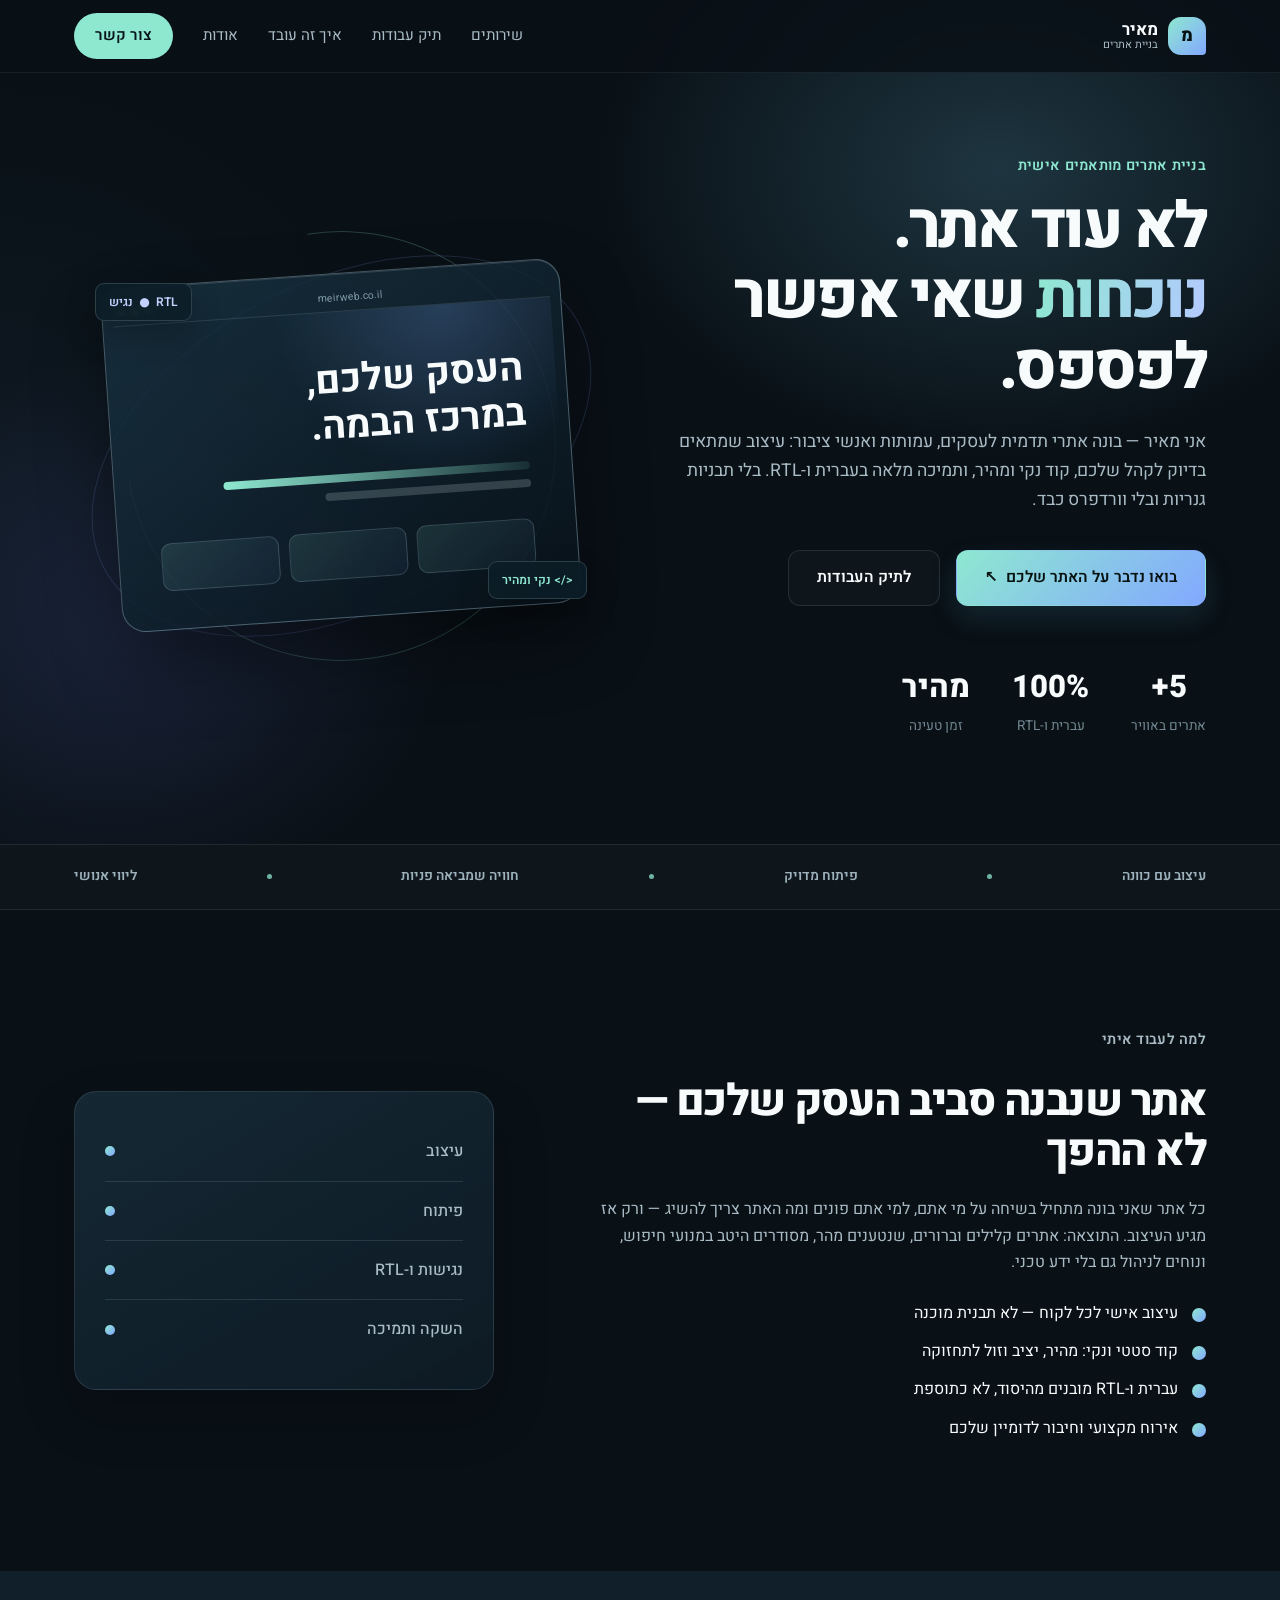
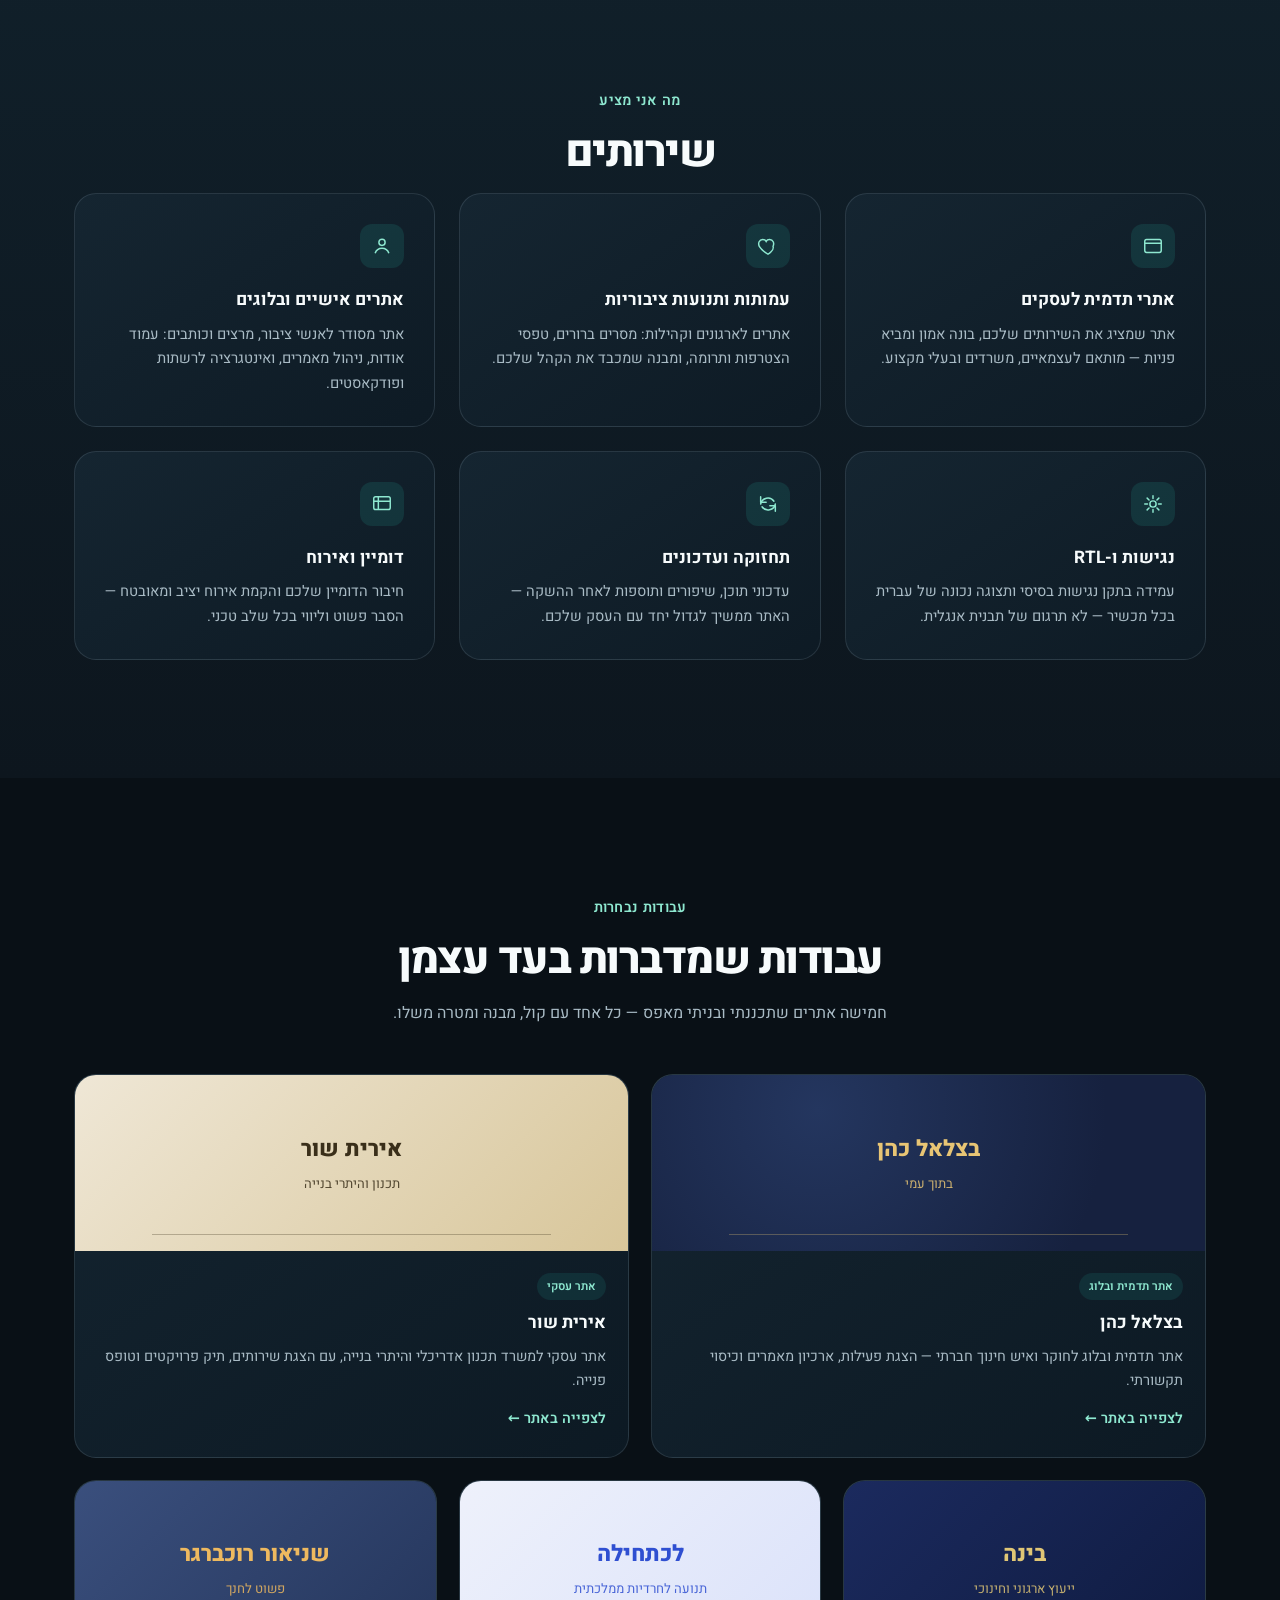
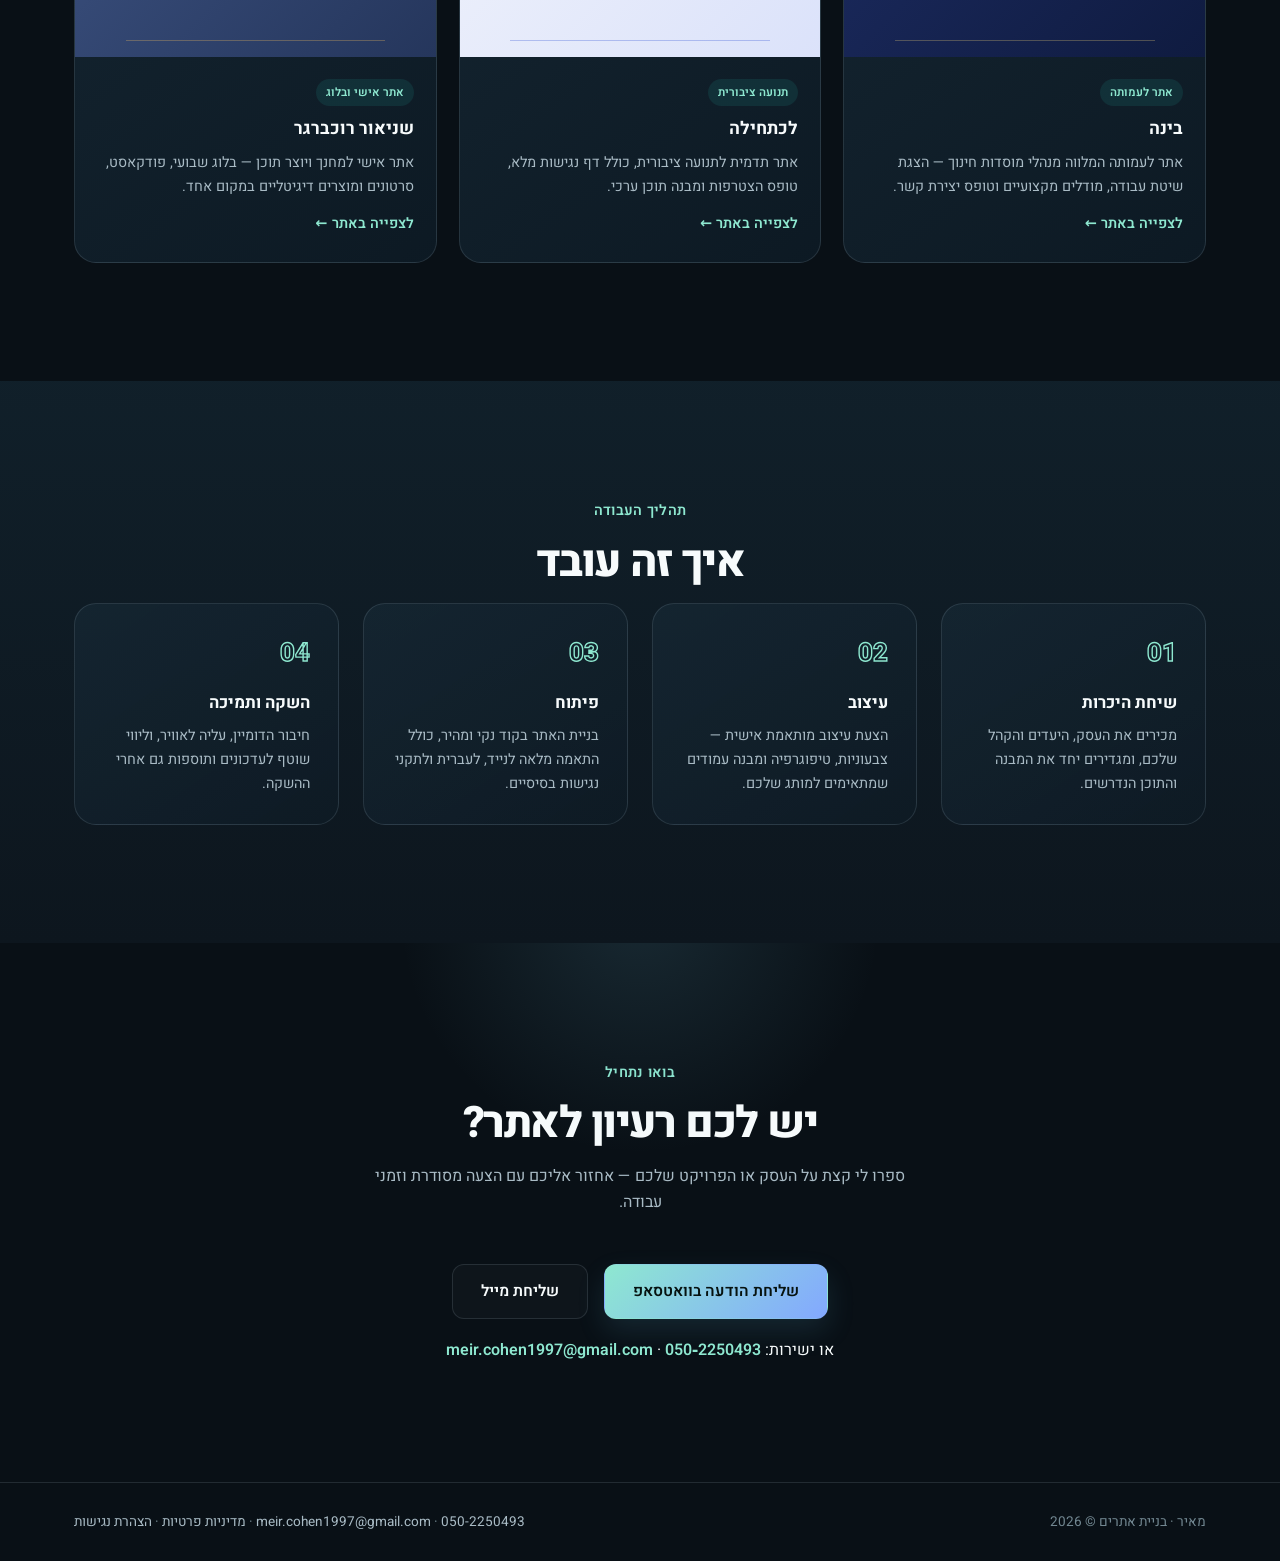
==== commit 17c62d7e: "Add accessibility statement and keyboard support" ====
--- a/index.html
+++ b/index.html
@@ -4,27 +4,24 @@
 <meta charset="UTF-8">
 <meta name="viewport" content="width=device-width, initial-scale=1.0">
 <title>מאיר | בניית אתרים מקצועית</title>
-<meta name="description" content="מאיר כהן — בניית אתרים מותאמים אישית לעסקים, עמותות ואנשי ציבור. עיצוב מודרני, קוד נקי, מהירות טעינה גבוהה וחוויית שימוש מדויקת בכל מסך.">
+<meta name="description" content="מאיר כהן — בניית אתרים מותאמים אישית לעסקים, עמותות ואנשי ציבור. עיצוב מודרני, קוד נקי, מהירות טעינה גבוהה ותמיכה מלאה בעברית ו-RTL.">
 <link rel="canonical" href="https://meirweb.co.il/">
 <meta property="og:type" content="website">
 <meta property="og:locale" content="he_IL">
 <meta property="og:url" content="https://meirweb.co.il/">
 <meta property="og:site_name" content="מאיר | בניית אתרים">
 <meta property="og:title" content="מאיר | בניית אתרים מקצועית">
-<meta property="og:description" content="בניית אתרים מותאמים אישית לעסקים, עמותות ואנשי ציבור. עיצוב מודרני, קוד נקי וחוויית שימוש מדויקת בכל מסך.">
-<meta property="og:image" content="https://meirweb.co.il/assets/logo-mark.png">
+<meta property="og:description" content="בניית אתרים מותאמים אישית לעסקים, עמותות ואנשי ציבור. עיצוב מודרני, קוד נקי ותמיכה מלאה בעברית ו-RTL.">
 <meta name="twitter:card" content="summary">
 <meta name="twitter:title" content="מאיר | בניית אתרים מקצועית">
 <meta name="twitter:description" content="בניית אתרים מותאמים אישית לעסקים, עמותות ואנשי ציבור.">
-<link rel="icon" href="assets/logo-mark.png" type="image/png">
-<link rel="apple-touch-icon" href="assets/logo-mark.png">
+<link rel="icon" href="assets/favicon.svg" type="image/svg+xml">
 <script type="application/ld+json">
 {
   "@context": "https://schema.org",
   "@type": "ProfessionalService",
   "name": "מאיר | בניית אתרים",
   "url": "https://meirweb.co.il/",
-  "logo": "https://meirweb.co.il/assets/logo-mark.png",
   "email": "meir.cohen1997@gmail.com",
   "telephone": "+972502250493",
   "areaServed": "IL",
@@ -32,23 +29,20 @@
     "@type": "Person",
     "name": "מאיר כהן"
   },
-  "description": "בניית אתרים מותאמים אישית לעסקים, עמותות ואנשי ציבור עם עיצוב אישי, קוד נקי והתאמה מלאה לכל מסך.",
+  "description": "בניית אתרים מותאמים אישית לעסקים, עמותות ואנשי ציבור בעברית ו-RTL.",
   "sameAs": [
     "https://bezalelcohen.co.il",
     "https://iritshor.co.il",
     "https://bina-edu.co.il",
     "https://lekhatchila.co.il",
-    "https://lehanech.co.il",
-    "https://www.ayalacohen.co.il/",
-    "https://meirweb.co.il/noa-physio-demo/",
-    "https://meirweb.co.il/racheli-catering-demo/"
+    "https://lehanech.co.il"
   ]
 }
 </script>
 <link rel="preconnect" href="https://fonts.googleapis.com">
 <link rel="preconnect" href="https://fonts.gstatic.com" crossorigin>
-<link href="https://fonts.googleapis.com/css2?family=Rubik:wght@400;500;600;700;800;900&family=Assistant:wght@400;500;600;700&display=swap" rel="stylesheet">
-<link rel="stylesheet" href="styles.css?v=20260720-1">
+<link href="https://fonts.googleapis.com/css2?family=Heebo:wght@300;400;500;600;700;800&display=swap" rel="stylesheet">
+<link rel="stylesheet" href="styles.css">
 </head>
 <body>
 
@@ -56,15 +50,16 @@
 
 <header class="site-header" id="siteHeader">
   <div class="container header-inner">
-    <a href="#top" class="logo" aria-label="מאיר — בניית אתרים, חזרה לראש העמוד">
-      <img src="assets/logo-mark.png" class="logo-image" alt="" width="54" height="54">
+    <a href="#top" class="logo">
+      <span class="logo-mark">מ</span>
+      <span class="logo-text">מאיר<small>בניית אתרים</small></span>
     </a>
     <nav class="nav" id="mainNav">
       <a href="#services">שירותים</a>
       <a href="#portfolio">תיק עבודות</a>
       <a href="#process">איך זה עובד</a>
-      <a href="#pricing">מחיר</a>
-      <a href="#contact" class="nav-cta">בואו נדבר ↖</a>
+      <a href="#about">אודות</a>
+      <a href="#contact" class="nav-cta">צור קשר</a>
     </nav>
     <button type="button" class="nav-toggle" id="navToggle" aria-label="פתיחת תפריט" aria-expanded="false" aria-controls="mainNav">
       <span></span><span></span><span></span>
@@ -75,145 +70,117 @@
 <main id="main">
 
   <section class="hero" id="top">
-    <div class="hero-ambient" id="heroAmbient" aria-hidden="true">
-      <div class="ambient-stage">
-        <div class="ambient-core">
-          <span class="ambient-core-ring"></span>
-        </div>
-        <div class="ambient-orbit ambient-orbit-one">
-          <span class="ambient-sphere ambient-sphere-one"></span>
-        </div>
-        <div class="ambient-orbit ambient-orbit-two">
-          <span class="ambient-sphere ambient-sphere-two"></span>
-        </div>
-      </div>
-    </div>
-    <div class="container hero-grid">
-      <div class="hero-copy rise">
-        <p class="eyebrow-pill">בניית אתרים מותאמים אישית</p>
-        <h1 class="hero-h1">לא סתם אתר גנרי.<br><span class="accent-text">אתר שמתאים בשבילכם.</span></h1>
+    <div class="hero-bg" aria-hidden="true"></div>
+    <div class="container hero-layout">
+      <div class="hero-copy">
+        <p class="eyebrow">בניית אתרים מותאמים אישית</p>
+        <h1>לא עוד אתר.<br><em>נוכחות</em> שאי אפשר לפספס.</h1>
         <p class="hero-lead">
           אני מאיר — בונה אתרי תדמית לעסקים, עמותות ואנשי ציבור: עיצוב שמתאים בדיוק לקהל שלכם,
-          קוד נקי ומהיר, וחוויית שימוש ברורה ונוחה בכל מסך. בלי תבניות גנריות.
+          קוד נקי ומהיר, ותמיכה מלאה בעברית ו-RTL. בלי תבניות גנריות ובלי וורדפרס כבד.
         </p>
         <div class="hero-actions">
-          <a href="#contact" class="btn btn-primary">בואו נדבר על האתר שלכם ↖</a>
+          <a href="#contact" class="btn btn-primary">בואו נדבר על האתר שלכם <span aria-hidden="true">↖</span></a>
           <a href="#portfolio" class="btn btn-ghost">לתיק העבודות</a>
         </div>
-        <div class="hero-stats">
-          <div><div class="stat-num">100%</div><div class="stat-label">מותאם לכל מסך</div></div>
-          <div><div class="stat-num">מהיר</div><div class="stat-label">זמן טעינה</div></div>
-        </div>
-      </div>
-
-      <div class="browser-mock rise" aria-hidden="true">
-        <div class="browser-card">
-          <div class="browser-bar">
-            <span class="dot dot-red"></span>
-            <span class="dot dot-yellow"></span>
-            <span class="dot dot-green"></span>
-            <span class="browser-url">meirweb.co.il</span>
-          </div>
-          <div class="browser-body">
-            <div class="mock-line mock-line-1"></div>
-            <div class="mock-line mock-line-2"></div>
-            <div class="mock-line mock-line-3"></div>
-            <div class="mock-grid">
-              <div class="mock-box"></div>
-              <div class="mock-box mock-box-accent2"></div>
-              <div class="mock-box"></div>
-            </div>
-          </div>
-        </div>
-        <div class="browser-badge">
-          <span class="badge-dot"></span>
-          עיצוב שמותאם עבורכם
-        </div>
-      </div>
-    </div>
-  </section>
+        <dl class="hero-stats">
+          <div><dt>5+</dt><dd>אתרים באוויר</dd></div>
+          <div><dt>100%</dt><dd>עברית ו-RTL</dd></div>
+          <div><dt>מהיר</dt><dd>זמן טעינה</dd></div>
+        </dl>
+      </div>
+      <div class="hero-art" aria-hidden="true">
+        <div class="orbit orbit-one"></div><div class="orbit orbit-two"></div>
+        <div class="site-window">
+          <div class="window-bar"><span></span><span></span><span></span><i>meirweb.co.il</i></div>
+          <div class="window-body">
+            <b>העסק שלכם,<br>במרכז הבמה.</b>
+            <div class="window-line long"></div><div class="window-line"></div>
+            <div class="window-cards"><span></span><span></span><span></span></div>
+          </div>
+        </div>
+        <div class="art-chip chip-code">&lt;/&gt; נקי ומהיר</div>
+        <div class="art-chip chip-rtl">RTL&nbsp; ● &nbsp;נגיש</div>
+      </div>
+    </div>
+  </section>
+
+  <aside class="trust-strip" aria-label="עקרונות העבודה">
+    <div class="container"><span>עיצוב עם כוונה</span><i></i><span>פיתוח מדויק</span><i></i><span>חוויה שמביאה פניות</span><i></i><span>ליווי אנושי</span></div>
+  </aside>
 
   <section class="section" id="about">
+    <div class="container about-grid">
+      <div class="about-copy">
+        <p class="eyebrow">למה לעבוד איתי</p>
+        <h2>אתר שנבנה סביב העסק שלכם — לא ההפך</h2>
+        <p>
+          כל אתר שאני בונה מתחיל בשיחה על מי אתם, למי אתם פונים ומה האתר צריך להשיג —
+          ורק אז מגיע העיצוב. התוצאה: אתרים קלילים וברורים, שנטענים מהר, מסודרים היטב
+          במנועי חיפוש, ונוחים לניהול גם בלי ידע טכני.
+        </p>
+        <ul class="check-list">
+          <li>עיצוב אישי לכל לקוח — לא תבנית מוכנה</li>
+          <li>קוד סטטי ונקי: מהיר, יציב וזול לתחזוקה</li>
+          <li>עברית ו-RTL מובנים מהיסוד, לא כתוספת</li>
+          <li>אירוח מקצועי וחיבור לדומיין שלכם</li>
+        </ul>
+      </div>
+      <div class="about-card" aria-hidden="true">
+        <div class="about-card-row"><span>עיצוב</span><span class="dot-fill"></span></div>
+        <div class="about-card-row"><span>פיתוח</span><span class="dot-fill"></span></div>
+        <div class="about-card-row"><span>נגישות ו-RTL</span><span class="dot-fill"></span></div>
+        <div class="about-card-row"><span>השקה ותמיכה</span><span class="dot-fill"></span></div>
+      </div>
+    </div>
+  </section>
+
+  <section class="section section-alt" id="services">
     <div class="container">
-      <div class="section-head center">
-        <p class="eyebrow">למה לעבוד איתי</p>
-        <h2>אתר שמשרת אתכם ולא להיפך</h2>
-        <p class="section-lead">כל אתר שאני בונה מתחיל בשיחה על מי אתם, למי אתם פונים ומה האתר צריך להשיג — ורק אז מגיע העיצוב.</p>
-      </div>
-      <div class="why-grid">
-        <div class="why-card">
-          <div class="why-icon why-icon-accent" aria-hidden="true">
-            <svg viewBox="0 0 24 24" fill="none" stroke="currentColor" stroke-width="1.8" stroke-linecap="round" stroke-linejoin="round">
-              <path d="M4 19.5c2.8.1 4.7-.5 5.8-1.7 1.4-1.6.8-3.4 2.2-4.8l6.7-6.7a1.8 1.8 0 0 0-2.5-2.5l-6.7 6.7c-1.4 1.4-3.2.8-4.8 2.2C3.5 13.8 3.9 16.7 4 19.5Z"/>
-              <path d="m13.8 6.2 4 4M5.2 15.2c1.7.1 2.7.8 3.5 2.3"/>
-            </svg>
-          </div>
-          <div class="why-title">עיצוב אישי לכל לקוח</div>
-          <div class="why-desc">לא תבנית מוכנה — כל אתר מתוכנן סביב העסק שלכם.</div>
-        </div>
-        <div class="why-card">
-          <div class="why-icon why-icon-accent2" aria-hidden="true">
-            <svg viewBox="0 0 24 24" fill="none" stroke="currentColor" stroke-width="1.8" stroke-linecap="round" stroke-linejoin="round">
-              <path d="m8.5 7-5 5 5 5M15.5 7l5 5-5 5M13.5 4l-3 16"/>
-            </svg>
-          </div>
-          <div class="why-title">קוד סטטי ונקי</div>
-          <div class="why-desc">מהיר, יציב וזול לתחזוקה — בלי וורדפרס כבד.</div>
-        </div>
-        <div class="why-card">
-          <div class="why-icon why-icon-accent" aria-hidden="true">
-            <svg viewBox="0 0 24 24" fill="none" stroke="currentColor" stroke-width="1.8" stroke-linecap="round" stroke-linejoin="round">
-              <path d="M19 5H8M19 9H5M19 13H9M19 17H6"/>
-              <path d="m7 15-3 2 3 2M4 17h7"/>
-            </svg>
-          </div>
-          <div class="why-title">חוויה ברורה ונוחה</div>
-          <div class="why-desc">ניווט אינטואיטיבי, היררכיה מדויקת ותוכן שקל להבין.</div>
-        </div>
-        <div class="why-card">
-          <div class="why-icon why-icon-accent2" aria-hidden="true">
-            <svg viewBox="0 0 24 24" fill="none" stroke="currentColor" stroke-width="1.8" stroke-linecap="round" stroke-linejoin="round">
-              <circle cx="12" cy="12" r="9"/>
-              <path d="M3.5 9h17M3.5 15h17M12 3c2.2 2.4 3.3 5.4 3.3 9S14.2 18.6 12 21M12 3C9.8 5.4 8.7 8.4 8.7 12S9.8 18.6 12 21"/>
-            </svg>
-          </div>
-          <div class="why-title">אירוח וחיבור דומיין</div>
-          <div class="why-desc">ליווי מקצועי מהרעיון ועד האוויר.</div>
-        </div>
-      </div>
-    </div>
-  </section>
-
-  <section class="section" id="services">
-    <div class="container">
-      <div class="section-head center">
-        <p class="eyebrow">מה אני מציע</p>
-        <h2>שירותים</h2>
-      </div>
-      <div class="services-grid">
-        <article class="service-card">
+      <p class="eyebrow center">מה אני מציע</p>
+      <h2 class="center">שירותים</h2>
+      <div class="cards-grid">
+        <article class="service-card">
+          <div class="service-icon">
+            <svg viewBox="0 0 24 24" fill="none"><path d="M3 7a2 2 0 0 1 2-2h14a2 2 0 0 1 2 2v10a2 2 0 0 1-2 2H5a2 2 0 0 1-2-2V7Z" stroke="currentColor" stroke-width="1.6"/><path d="M3 9h18" stroke="currentColor" stroke-width="1.6"/></svg>
+          </div>
           <h3>אתרי תדמית לעסקים</h3>
           <p>אתר שמציג את השירותים שלכם, בונה אמון ומביא פניות — מותאם לעצמאיים, משרדים ובעלי מקצוע.</p>
         </article>
         <article class="service-card">
+          <div class="service-icon">
+            <svg viewBox="0 0 24 24" fill="none"><path d="M12 21s-7-4.35-9.5-8.5C.8 8.9 2.5 5 6.2 5c2 0 3.3 1 3.8 2 0.5-1 1.8-2 3.8-2 3.7 0 5.4 3.9 3.7 7.5C19 16.65 12 21 12 21Z" stroke="currentColor" stroke-width="1.6"/></svg>
+          </div>
           <h3>עמותות ותנועות ציבוריות</h3>
-          <p>מסרים ברורים, טפסי הצטרפות ותרומה, ומבנה שמכבד את הקהל שלכם.</p>
-        </article>
-        <article class="service-card">
+          <p>אתרים לארגונים וקהילות: מסרים ברורים, טפסי הצטרפות ותרומה, ומבנה שמכבד את הקהל שלכם.</p>
+        </article>
+        <article class="service-card">
+          <div class="service-icon">
+            <svg viewBox="0 0 24 24" fill="none"><circle cx="12" cy="8" r="3.4" stroke="currentColor" stroke-width="1.6"/><path d="M4.5 20c1.2-3.6 4.2-5.5 7.5-5.5s6.3 1.9 7.5 5.5" stroke="currentColor" stroke-width="1.6"/></svg>
+          </div>
           <h3>אתרים אישיים ובלוגים</h3>
-          <p>עמוד אודות, ניהול מאמרים, ואינטגרציה לרשתות ופודקאסטים.</p>
-        </article>
-        <article class="service-card">
-          <h3>חוויית משתמש ונגישות</h3>
-          <p>מבנה ברור, ניווט נוח ותצוגה מדויקת בכל מכשיר.</p>
-        </article>
-        <article class="service-card">
+          <p>אתר מסודר לאנשי ציבור, מרצים וכותבים: עמוד אודות, ניהול מאמרים, ואינטגרציה לרשתות ופודקאסטים.</p>
+        </article>
+        <article class="service-card">
+          <div class="service-icon">
+            <svg viewBox="0 0 24 24" fill="none"><path d="M12 3v3M12 18v3M3 12h3M18 12h3M5.6 5.6l2.1 2.1M16.3 16.3l2.1 2.1M5.6 18.4l2.1-2.1M16.3 7.7l2.1-2.1" stroke="currentColor" stroke-width="1.6" stroke-linecap="round"/><circle cx="12" cy="12" r="3.4" stroke="currentColor" stroke-width="1.6"/></svg>
+          </div>
+          <h3>נגישות ו-RTL</h3>
+          <p>עמידה בתקן נגישות בסיסי ותצוגה נכונה של עברית בכל מכשיר — לא תרגום של תבנית אנגלית.</p>
+        </article>
+        <article class="service-card">
+          <div class="service-icon">
+            <svg viewBox="0 0 24 24" fill="none"><path d="M4 4v6h6M20 20v-6h-6" stroke="currentColor" stroke-width="1.6" stroke-linecap="round" stroke-linejoin="round"/><path d="M5.5 15A8 8 0 0 0 20 12M18.5 9A8 8 0 0 0 4 12" stroke="currentColor" stroke-width="1.6" stroke-linecap="round"/></svg>
+          </div>
           <h3>תחזוקה ועדכונים</h3>
-          <p>עדכוני תוכן, שיפורים ותוספות לאחר ההשקה — האתר גדל יחד עם העסק.</p>
-        </article>
-        <article class="service-card">
+          <p>עדכוני תוכן, שיפורים ותוספות לאחר ההשקה — האתר ממשיך לגדול יחד עם העסק שלכם.</p>
+        </article>
+        <article class="service-card">
+          <div class="service-icon">
+            <svg viewBox="0 0 24 24" fill="none"><rect x="3" y="4" width="18" height="14" rx="2" stroke="currentColor" stroke-width="1.6"/><path d="M3 9h18M8 4v14" stroke="currentColor" stroke-width="1.6"/></svg>
+          </div>
           <h3>דומיין ואירוח</h3>
-          <p>חיבור הדומיין שלכם והקמת אירוח יציב ומאובטח, עם הסבר פשוט לכל שלב.</p>
+          <p>חיבור הדומיין שלכם והקמת אירוח יציב ומאובטח — הסבר פשוט וליווי בכל שלב טכני.</p>
         </article>
       </div>
     </div>
@@ -221,160 +188,106 @@
 
   <section class="section" id="portfolio">
     <div class="container">
-      <div class="section-head center">
-        <p class="eyebrow">עבודות נבחרות</p>
-        <h2>עבודות שמדברות בעד עצמן</h2>
-        <p class="section-lead">פרויקטים אמיתיים ופרויקטי דמו — כל אחד עם קול, מבנה ומטרה משלו.</p>
-      </div>
-
-      <section class="portfolio-rail" id="portfolioRail" tabindex="0" aria-label="גלריית עבודות נבחרות">
-        <div class="portfolio-direction-cue" aria-hidden="true">
-          <svg viewBox="0 0 24 24" fill="none" stroke="currentColor" stroke-width="2" stroke-linecap="round" stroke-linejoin="round">
-            <path d="M4 12h16"></path>
-            <path d="m14 6 6 6-6 6"></path>
-          </svg>
-        </div>
-        <div class="portfolio-track">
-        <a href="https://bezalelcohen.co.il" target="_blank" rel="noopener" class="pf-tile">
-          <div class="pf-frame">
-            <div class="pf-frame-bar"><span></span><span></span><span></span><i>bezalelcohen.co.il</i></div>
-            <img src="assets/portfolio/bezalelcohen.jpg" alt="אתר בצלאל כהן" loading="lazy">
-          </div>
-          <div class="pf-overlay">
+      <p class="eyebrow center">עבודות נבחרות</p>
+      <h2 class="center">עבודות שמדברות בעד עצמן</h2>
+      <p class="section-lead center">חמישה אתרים שתכננתי ובניתי מאפס — כל אחד עם קול, מבנה ומטרה משלו.</p>
+
+      <div class="portfolio-grid">
+
+        <article class="portfolio-card pf-bezalel">
+          <div class="pf-visual">
+            <span class="pf-visual-title">בצלאל כהן</span>
+            <span class="pf-visual-sub">בתוך עמי</span>
+          </div>
+          <div class="pf-body">
             <span class="pf-tag">אתר תדמית ובלוג</span>
-            <span class="pf-name">בצלאל כהן</span>
-            <span class="pf-link">לצפייה באתר ←</span>
-          </div>
-        </a>
-
-        <a href="https://iritshor.co.il" target="_blank" rel="noopener" class="pf-tile">
-          <div class="pf-frame">
-            <div class="pf-frame-bar"><span></span><span></span><span></span><i>iritshor.co.il</i></div>
-            <img src="assets/portfolio/iritshor.jpg" alt="אתר אירית שור" loading="lazy">
-          </div>
-          <div class="pf-overlay">
+            <h3>בצלאל כהן</h3>
+            <p>אתר תדמית ובלוג לחוקר ואיש חינוך חברתי — הצגת פעילות, ארכיון מאמרים וכיסוי תקשורתי.</p>
+            <a href="https://bezalelcohen.co.il" target="_blank" rel="noopener">לצפייה באתר ←</a>
+          </div>
+        </article>
+
+        <article class="portfolio-card pf-irit">
+          <div class="pf-visual">
+            <span class="pf-visual-title">אירית שור</span>
+            <span class="pf-visual-sub">תכנון והיתרי בנייה</span>
+          </div>
+          <div class="pf-body">
             <span class="pf-tag">אתר עסקי</span>
-            <span class="pf-name">אירית שור</span>
-            <span class="pf-link">לצפייה באתר ←</span>
-          </div>
-        </a>
-
-        <a href="https://bina-edu.co.il" target="_blank" rel="noopener" class="pf-tile">
-          <div class="pf-frame">
-            <div class="pf-frame-bar"><span></span><span></span><span></span><i>bina-edu.co.il</i></div>
-            <img src="assets/portfolio/bina-edu.jpg" alt="אתר בינה" loading="lazy">
-          </div>
-          <div class="pf-overlay">
+            <h3>אירית שור</h3>
+            <p>אתר עסקי למשרד תכנון אדריכלי והיתרי בנייה, עם הצגת שירותים, תיק פרויקטים וטופס פנייה.</p>
+            <a href="https://iritshor.co.il" target="_blank" rel="noopener">לצפייה באתר ←</a>
+          </div>
+        </article>
+
+        <article class="portfolio-card pf-bina">
+          <div class="pf-visual">
+            <span class="pf-visual-title">בינה</span>
+            <span class="pf-visual-sub">ייעוץ ארגוני וחינוכי</span>
+          </div>
+          <div class="pf-body">
             <span class="pf-tag">אתר לעמותה</span>
-            <span class="pf-name">בינה</span>
-            <span class="pf-link">לצפייה באתר ←</span>
-          </div>
-        </a>
-
-        <a href="https://lekhatchila.co.il" target="_blank" rel="noopener" class="pf-tile">
-          <div class="pf-frame">
-            <div class="pf-frame-bar"><span></span><span></span><span></span><i>lekhatchila.co.il</i></div>
-            <img src="assets/portfolio/lekhatchila.jpg" alt="אתר לכתחילה" loading="lazy">
-          </div>
-          <div class="pf-overlay">
+            <h3>בינה</h3>
+            <p>אתר לעמותה המלווה מנהלי מוסדות חינוך — הצגת שיטת עבודה, מודלים מקצועיים וטופס יצירת קשר.</p>
+            <a href="https://bina-edu.co.il" target="_blank" rel="noopener">לצפייה באתר ←</a>
+          </div>
+        </article>
+
+        <article class="portfolio-card pf-lekhatchila">
+          <div class="pf-visual">
+            <span class="pf-visual-title">לכתחילה</span>
+            <span class="pf-visual-sub">תנועה לחרדיות ממלכתית</span>
+          </div>
+          <div class="pf-body">
             <span class="pf-tag">תנועה ציבורית</span>
-            <span class="pf-name">לכתחילה</span>
-            <span class="pf-link">לצפייה באתר ←</span>
-          </div>
-        </a>
-
-        <a href="https://lehanech.co.il" target="_blank" rel="noopener" class="pf-tile">
-          <div class="pf-frame">
-            <div class="pf-frame-bar"><span></span><span></span><span></span><i>lehanech.co.il</i></div>
-            <img src="assets/portfolio/lehanech.jpg" alt="אתר שניאור רוכברגר" loading="lazy">
-          </div>
-          <div class="pf-overlay">
+            <h3>לכתחילה</h3>
+            <p>אתר תדמית לתנועה ציבורית, כולל דף נגישות מלא, טופס הצטרפות ומבנה תוכן ערכי.</p>
+            <a href="https://lekhatchila.co.il" target="_blank" rel="noopener">לצפייה באתר ←</a>
+          </div>
+        </article>
+
+        <article class="portfolio-card pf-lehanech">
+          <div class="pf-visual">
+            <span class="pf-visual-title">שניאור רוכברגר</span>
+            <span class="pf-visual-sub">פשוט לחנך</span>
+          </div>
+          <div class="pf-body">
             <span class="pf-tag">אתר אישי ובלוג</span>
-            <span class="pf-name">שניאור רוכברגר</span>
-            <span class="pf-link">לצפייה באתר ←</span>
-          </div>
-        </a>
-
-        <a href="https://www.ayalacohen.co.il/" target="_blank" rel="noopener" class="pf-tile">
-          <div class="pf-frame">
-            <div class="pf-frame-bar"><span></span><span></span><span></span><i>ayalacohen.co.il</i></div>
-            <img src="assets/portfolio/ayla-cohen.jpg?v=20260727-2" alt="אתר אילה כהן" loading="lazy">
-          </div>
-          <div class="pf-overlay">
-            <span class="pf-tag">אתר פורטפוליו</span>
-            <span class="pf-name">אילה כהן</span>
-            <span class="pf-link">לצפייה באתר ←</span>
-          </div>
-        </a>
-
-        <a href="https://meirweb.co.il/noa-physio-demo/" target="_blank" rel="noopener" class="pf-tile">
-          <div class="pf-frame">
-            <div class="pf-frame-bar"><span></span><span></span><span></span><i>meirweb.co.il/noa-physio-demo</i></div>
-            <img src="assets/portfolio/noa-physio-demo.jpg" alt="אתר דמו לפיזיותרפיסטית" loading="lazy">
-          </div>
-          <div class="pf-overlay">
-            <span class="pf-tag">אתר דמו · קליניקה</span>
-            <span class="pf-name">נועה לוי — פיזיותרפיה</span>
-            <span class="pf-link">לצפייה בדמו ←</span>
-          </div>
-        </a>
-
-        <a href="https://meirweb.co.il/racheli-catering-demo/" target="_blank" rel="noopener" class="pf-tile">
-          <div class="pf-frame">
-            <div class="pf-frame-bar"><span></span><span></span><span></span><i>meirweb.co.il/racheli-catering-demo</i></div>
-            <img src="assets/portfolio/racheli-catering-demo.jpg" alt="אתר דמו לקייטרינג של רחלי" loading="lazy">
-          </div>
-          <div class="pf-overlay">
-            <span class="pf-tag">אתר דמו · קייטרינג</span>
-            <span class="pf-name">רחלי — קייטרינג בוטיק</span>
-            <span class="pf-link">לצפייה בדמו ←</span>
-          </div>
-        </a>
-        </div>
-      </section>
-    </div>
-  </section>
-
-  <section class="section" id="process">
+            <h3>שניאור רוכברגר</h3>
+            <p>אתר אישי למחנך ויוצר תוכן — בלוג שבועי, פודקאסט, סרטונים ומוצרים דיגיטליים במקום אחד.</p>
+            <a href="https://lehanech.co.il" target="_blank" rel="noopener">לצפייה באתר ←</a>
+          </div>
+        </article>
+
+      </div>
+    </div>
+  </section>
+
+  <section class="section section-alt" id="process">
     <div class="container">
-      <div class="section-head center">
-        <p class="eyebrow">תהליך העבודה</p>
-        <h2>איך זה עובד</h2>
-      </div>
+      <p class="eyebrow center">תהליך העבודה</p>
+      <h2 class="center">איך זה עובד</h2>
       <div class="process-grid">
         <div class="process-step">
           <span class="process-num">01</span>
           <h3>שיחת היכרות</h3>
-          <p>מכירים את העסק, היעדים והקהל שלכם, ומגדירים יחד את המבנה והתוכן.</p>
+          <p>מכירים את העסק, היעדים והקהל שלכם, ומגדירים יחד את המבנה והתוכן הנדרשים.</p>
         </div>
         <div class="process-step">
           <span class="process-num">02</span>
           <h3>עיצוב</h3>
-          <p>הצעת עיצוב מותאמת אישית — צבעוניות, טיפוגרפיה ומבנה שמתאים למותג שלכם.</p>
+          <p>הצעת עיצוב מותאמת אישית — צבעוניות, טיפוגרפיה ומבנה עמודים שמתאימים למותג שלכם.</p>
         </div>
         <div class="process-step">
           <span class="process-num">03</span>
           <h3>פיתוח</h3>
-          <p>בניית האתר בקוד נקי ומהיר, כולל התאמה מלאה לנייד, לעברית ולנגישות.</p>
+          <p>בניית האתר בקוד נקי ומהיר, כולל התאמה מלאה לנייד, לעברית ולתקני נגישות בסיסיים.</p>
         </div>
         <div class="process-step">
           <span class="process-num">04</span>
           <h3>השקה ותמיכה</h3>
-          <p>חיבור הדומיין, עליה לאוויר, וליווי שוטף לעדכונים גם אחרי ההשקה.</p>
-        </div>
-      </div>
-    </div>
-  </section>
-
-  <section class="section pricing-wrap" id="pricing">
-    <div class="container">
-      <div class="pricing-banner">
-        <div class="pricing-copy">
-          <p class="pricing-eyebrow">התחלה נגישה</p>
-          <h2>אתר תדמית מלא, החל מ-2,000 ₪</h2>
-          <p>עיצוב אישי, קוד נקי ומהיר, התאמה מלאה לכל מסך והדרכה מלאה בהשקה — בלי הפתעות במחיר.</p>
-        </div>
-        <a href="#contact" class="btn btn-white">בואו נתחיל ↖</a>
+          <p>חיבור הדומיין, עליה לאוויר, וליווי שוטף לעדכונים ותוספות גם אחרי ההשקה.</p>
+        </div>
       </div>
     </div>
   </section>
@@ -387,7 +300,7 @@
         ספרו לי קצת על העסק או הפרויקט שלכם — אחזור אליכם עם הצעה מסודרת וזמני עבודה.
       </p>
       <div class="contact-actions">
-        <a href="https://wa.me/972502250493" target="_blank" rel="noopener" class="btn btn-dark">שליחת הודעה בוואטסאפ</a>
+        <a href="https://wa.me/972502250493" target="_blank" rel="noopener" class="btn btn-primary">שליחת הודעה בוואטסאפ</a>
         <a href="mailto:meir.cohen1997@gmail.com?subject=בקשה%20להצעת%20מחיר%20לאתר" class="btn btn-ghost">שליחת מייל</a>
       </div>
       <p class="contact-email">או ישירות: <a href="mailto:meir.cohen1997@gmail.com">meir.cohen1997@gmail.com</a> · <a href="tel:0502250493">050&#8209;2250493</a></p>
@@ -398,18 +311,16 @@
 
 <footer class="site-footer">
   <div class="container footer-inner">
-    <span class="footer-brand"><img src="assets/logo-mark.png" alt="" width="36" height="36"> מאיר · בניית אתרים © <span id="year"></span></span>
+    <span>מאיר · בניית אתרים © <span id="year"></span></span>
     <span>
-      <a href="privacy.html">מדיניות פרטיות</a>
-      ·
-      <a href="negishut.html">הצהרת נגישות</a>
-      ·
       <a href="mailto:meir.cohen1997@gmail.com">meir.cohen1997@gmail.com</a>
       · <a href="https://wa.me/972502250493" target="_blank" rel="noopener">050-2250493</a>
+      · <a href="privacy-policy.html">מדיניות פרטיות</a>
+      · <a href="negishut.html">הצהרת נגישות</a>
     </span>
   </div>
 </footer>
 
-<script src="script.js?v=20260719-3"></script>
+<script src="script.js"></script>
 </body>
 </html>
--- a/styles.css
+++ b/styles.css
@@ -1,44 +1,28 @@
-:root{
-  --bg: oklch(98% 0.004 250);
-  --ink: oklch(19% 0.015 250);
-  --accent: oklch(38% 0.06 250);
-  --accent2: oklch(46% 0.06 40);
-  --ink-05: color-mix(in oklch, var(--ink) 5%, transparent);
-  --ink-08: color-mix(in oklch, var(--ink) 8%, transparent);
-  --ink-14: color-mix(in oklch, var(--ink) 14%, transparent);
-  --ink-22: color-mix(in oklch, var(--ink) 22%, transparent);
-  --ink-55: color-mix(in oklch, var(--ink) 55%, transparent);
-  --ink-62: color-mix(in oklch, var(--ink) 62%, transparent);
-  --ink-68: color-mix(in oklch, var(--ink) 68%, transparent);
-  --accent-12: color-mix(in oklch, var(--accent) 12%, transparent);
-  --radius: 18px;
-  --max: 1180px;
-}
+:root{--bg:#091016;--bg-alt:#0d161e;--panel:#101d27;--panel-border:rgba(196,225,237,.13);--text:#f7fbfc;--text-dim:#a9bbc5;--text-dimmer:#728791;--accent:#8ee8d0;--accent-2:#83a8ff;--accent-text:#07151a;--radius:22px;--max:1180px;}
 
 *{box-sizing:border-box;margin:0;padding:0;}
 
 html{scroll-behavior:smooth;}
 
 body{
-  font-family:'Assistant',system-ui,-apple-system,sans-serif;
+  font-family:'Heebo',system-ui,-apple-system,sans-serif;
   background:var(--bg);
-  color:var(--ink);
+  background-image:radial-gradient(circle at 0 10%,rgba(72,117,158,.08),transparent 27rem);
+  color:var(--text);
   line-height:1.65;
   -webkit-font-smoothing:antialiased;
-  overflow-x:hidden;
-}
-
-h1,h2,h3,.logo,.stat-num,.pf-name,.process-num{font-family:'Rubik',system-ui,sans-serif;}
+}
 
 img{max-width:100%;display:block;}
+
 a{color:inherit;text-decoration:none;}
-a:hover{opacity:.85;}
+
 ul{list-style:none;}
 
 .container{
   max-width:var(--max);
   margin:0 auto;
-  padding:0 28px;
+  padding:0 24px;
 }
 
 .skip-link{
@@ -46,7 +30,7 @@
   right:-9999px;
   top:0;
   background:var(--accent);
-  color:#fff;
+  color:var(--accent-text);
   padding:12px 20px;
   border-radius:0 0 8px 8px;
   font-weight:600;
@@ -54,8 +38,6 @@
 }
 .skip-link:focus{right:16px;}
 
-@keyframes riseIn{from{opacity:0;transform:translateY(16px);}to{opacity:1;transform:translateY(0);}}
-.rise{animation:riseIn .7s ease both;}
 :focus-visible{outline:3px solid var(--accent);outline-offset:4px;}
 
 @media (prefers-reduced-motion: reduce){
@@ -64,39 +46,57 @@
 
 /* ---------- Header ---------- */
 .site-header{
-  position:sticky;
+  position:fixed;
+  inset-inline:0;
   top:0;
   z-index:100;
-  backdrop-filter:blur(10px);
-  background:color-mix(in oklch, var(--bg) 82%, transparent);
-  border-bottom:1px solid var(--ink-08);
+  background:rgba(9,16,22,.8);
+  backdrop-filter:blur(20px);
+  border-bottom:1px solid rgba(196,225,237,.08);
 }
 .header-inner{
   display:flex;
   align-items:center;
   justify-content:space-between;
-  gap:20px;
-  padding:9px 0;
+  height:72px;
 }
 .logo{
   display:flex;
   align-items:center;
-  min-width:54px;
-  min-height:54px;
-}
-.logo-image{width:54px;height:54px;object-fit:contain;}
-
-.nav{display:flex;align-items:center;gap:30px;font-size:16px;font-weight:500;}
-.nav a{color:var(--ink);}
+  gap:10px;
+  font-weight:700;
+  font-size:1.05rem;
+}
+.logo-mark{
+  display:flex;
+  align-items:center;
+  justify-content:center;
+  width:38px;
+  height:38px;
+  border-radius:13px 13px 4px 13px;
+  background:linear-gradient(135deg,var(--accent),var(--accent-2));
+  color:#06120f;
+  font-weight:800;
+  font-size:1.1rem;
+}
+.logo-text{display:flex;flex-direction:column;line-height:1.15;}
+.logo-text small{font-weight:400;font-size:0.68rem;color:var(--text-dim);}
+
+.nav{display:flex;align-items:center;gap:30px;}
+.nav a{
+  font-size:0.95rem;
+  color:var(--text-dim);
+  transition:color .2s;
+}
+.nav a:hover{color:var(--text);}
 .nav-cta{
-  background:var(--ink);
-  color:var(--bg) !important;
-  padding:11px 22px;
+  background:var(--accent);
+  color:var(--accent-text) !important;
+  padding:10px 21px;
   border-radius:999px;
-  font-weight:700;
-  font-size:15px;
-  white-space:nowrap;
-}
+  font-weight:600;
+}
+.nav-cta:hover{opacity:.9;}
 
 .nav-toggle{
   display:none;
@@ -112,7 +112,7 @@
 .nav-toggle span{
   display:block;
   height:2px;
-  background:var(--ink);
+  background:var(--text);
   border-radius:2px;
 }
 
@@ -120,499 +120,325 @@
 .btn{
   display:inline-flex;
   align-items:center;
-  gap:6px;
-  padding:16px 30px;
+  gap:8px;
+  padding:14px 28px;
   border-radius:12px;
-  font-weight:700;
-  font-size:16px;
-  white-space:nowrap;
-}
-.btn-primary{background:var(--accent);color:#fff;}
-.btn-ghost{border:1.5px solid var(--ink-22);color:var(--ink);}
-.btn-dark{background:var(--ink);color:var(--bg);}
-.btn-white{background:#fff;color:var(--accent);font-weight:800;}
+  font-weight:600;
+  font-size:0.98rem;
+  transition:transform .15s ease, opacity .15s ease, background .15s ease;
+  border:1px solid transparent;
+}
+.btn:hover{transform:translateY(-2px);}
+.btn-primary{
+  background:linear-gradient(135deg,var(--accent),var(--accent-2));
+  color:#06120f;
+  box-shadow:0 12px 28px rgba(83,156,189,.16);
+}
+.btn-primary:hover{opacity:.92;}
+.btn-ghost{background:rgba(255,255,255,.025);border-color:var(--panel-border);
+  color:var(--text);
+}
+.btn-ghost:hover{border-color:var(--accent);}
 
 /* ---------- Hero ---------- */
 .hero{
-  --ambient-x:0px;
-  --ambient-y:0px;
-  --ambient-tilt:0deg;
   position:relative;
-  isolation:isolate;
+  padding:154px 0 106px;
   overflow:hidden;
-  padding:90px 0 60px;
+}
+.hero-bg{
+  position:absolute;
+  inset:0;
   background:
-    radial-gradient(circle at 18% 48%, color-mix(in oklch, var(--accent) 9%, transparent), transparent 34%),
-    radial-gradient(circle at 32% 24%, color-mix(in oklch, #18b7b2 8%, transparent), transparent 24%);
-}
-.hero::after{
+    radial-gradient(600px 430px at 78% 20%,rgba(89,159,185,.26),transparent 68%),radial-gradient(500px 430px at 10% 75%,rgba(96,109,203,.16),transparent 65%);
+  pointer-events:none;
+}
+.hero-layout{position:relative;display:grid;grid-template-columns:1.02fr .98fr;gap:42px;align-items:center;min-height:500px;}
+.hero-copy{position:relative;z-index:2;}
+.eyebrow{
+  color:var(--accent);
+  font-weight:600;
+  font-size:0.9rem;
+  letter-spacing:.02em;
+  margin-bottom:14px;
+}
+.eyebrow.center{text-align:center;}
+.hero h1{font-size:clamp(2.7rem,5vw,4.45rem);font-weight:800;letter-spacing:-.045em;line-height:1.1;margin-bottom:24px;}
+.hero h1 em{font-style:normal;background:linear-gradient(100deg,var(--accent),#b3c9ff);-webkit-background-clip:text;background-clip:text;color:transparent;}
+.hero-lead{
+  color:var(--text-dim);
+  font-size:1.1rem;
+  max-width:580px;margin:0 0 36px;
+}
+.hero-actions{
+  display:flex;
+  gap:16px;
+  justify-content:flex-start;
+  flex-wrap:wrap;
+  margin-bottom:56px;
+}
+.hero-stats{
+  display:flex;
+  justify-content:flex-start;gap:42px;
+  flex-wrap:wrap;
+}
+.hero-stats div{text-align:center;}
+.hero-stats dt{font-size:1.95rem;
+  font-weight:800;
+  color:var(--text);
+}
+
+.hero-art{position:relative;height:465px;isolation:isolate;display:flex;align-items:center;justify-content:center;}
+.site-window{position:relative;z-index:2;width:min(100%,460px);min-height:310px;padding:10px;border:1px solid rgba(203,233,244,.3);border-radius:24px;background:linear-gradient(150deg,rgba(25,52,67,.82),rgba(8,18,27,.88));box-shadow:0 35px 70px rgba(0,0,0,.37),inset 0 1px 0 rgba(255,255,255,.12);transform:rotate(-4deg);overflow:hidden;}
+.window-bar{height:28px;display:flex;align-items:center;gap:6px;padding:0 6px;border-bottom:1px solid rgba(214,240,248,.12);color:#7f9aa6;font-size:.65rem;direction:ltr;}
+.window-bar span{width:7px;height:7px;border-radius:100%;background:#6c8091;}.window-bar span:nth-child(1){background:#ffa67d}.window-bar span:nth-child(2){background:#e7d98b}.window-bar span:nth-child(3){background:#8ce3bb}.window-bar i{margin:auto;font-style:normal;}
+.window-body{padding:45px 32px 28px;min-height:260px;background:radial-gradient(circle at 75% 0,rgba(126,170,255,.21),transparent 38%);}.window-body b{font-size:clamp(1.6rem,3vw,2.4rem);line-height:1.2;display:block;margin-bottom:25px;}.window-line{height:8px;width:55%;border-radius:99px;background:rgba(218,236,240,.19);margin:10px 0;}.window-line.long{width:82%;background:linear-gradient(90deg,var(--accent),rgba(142,232,208,.1));}.window-cards{display:flex;gap:10px;margin-top:31px;}.window-cards span{height:48px;flex:1;border:1px solid rgba(179,213,224,.19);border-radius:10px;background:linear-gradient(135deg,rgba(142,232,208,.12),rgba(132,168,255,.05));}
+.orbit{position:absolute;border:1px solid rgba(142,232,208,.22);border-radius:50%;z-index:0;}.orbit-one{width:430px;height:430px;border-left-color:transparent;transform:rotate(36deg)}.orbit-two{width:535px;height:330px;border-color:rgba(131,168,255,.18);transform:rotate(-27deg)}
+.art-chip{position:absolute;z-index:3;padding:8px 13px;border-radius:9px;background:rgba(13,29,39,.9);border:1px solid rgba(202,234,239,.17);box-shadow:0 14px 30px rgba(0,0,0,.25);font-size:.76rem;font-weight:600;backdrop-filter:blur(10px)}.chip-code{right:4%;bottom:17%;color:var(--accent)}.chip-rtl{left:4%;top:15%;color:#c3d1ff;}
+
+.trust-strip{border-top:1px solid rgba(196,225,237,.1);border-bottom:1px solid rgba(196,225,237,.1);background:rgba(255,255,255,.018);}.trust-strip .container{min-height:64px;display:flex;gap:18px;align-items:center;justify-content:space-between;color:#9db2bc;font-size:.86rem;font-weight:600;}.trust-strip i{width:5px;height:5px;border-radius:50%;background:var(--accent);opacity:.75;}
+.hero-stats dd{
+  font-size:0.85rem;
+  color:var(--text-dimmer);
+  margin-top:2px;
+}
+
+/* ---------- Sections ---------- */
+.section{padding:118px 0;}.section-alt{background:linear-gradient(180deg,rgba(18,35,46,.82),var(--bg-alt));}
+h2{
+  font-size:clamp(2rem,3.4vw,2.95rem);letter-spacing:-.035em;line-height:1.16;
+  font-weight:800;
+  margin-bottom:16px;
+}
+h2.center{text-align:center;}
+.section-lead{
+  color:var(--text-dim);
+  max-width:560px;
+  margin-bottom:48px;
+}
+.section-lead.center{margin-left:auto;margin-right:auto;text-align:center;}
+
+/* ---------- About ---------- */
+.about-grid{
+  display:grid;
+  grid-template-columns:1.2fr 0.8fr;
+  gap:82px;
+  align-items:center;
+}
+.about-copy h2{margin-bottom:20px;}
+.about-copy p{color:var(--text-dim);margin-bottom:24px;}
+.check-list li{
+  position:relative;
+  padding-right:28px;
+  margin-bottom:12px;
+  color:var(--text);
+}
+.check-list li::before{
   content:"";
   position:absolute;
-  inset:0;
-  z-index:1;
-  pointer-events:none;
-  background:linear-gradient(90deg, color-mix(in oklch, var(--bg) 18%, transparent), var(--bg) 73%);
-}
-.hero-ambient{
-  position:absolute;
-  inset:0;
-  z-index:0;
-  pointer-events:none;
+  right:0;
+  top:8px;
+  width:14px;
+  height:14px;
+  border-radius:50%;
+  background:linear-gradient(135deg,var(--accent),var(--accent-2));
+}
+.about-card{
+  background:linear-gradient(150deg,rgba(26,50,64,.7),rgba(14,28,38,.9));
+  border:1px solid var(--panel-border);
+  border-radius:var(--radius);
+  padding:30px;
+  box-shadow:0 25px 55px rgba(0,0,0,.18);
+}
+.about-card-row{
+  display:flex;
+  align-items:center;
+  justify-content:space-between;
+  padding:16px 0;
+  border-bottom:1px solid var(--panel-border);
+  color:var(--text-dim);
+  font-weight:500;
+}
+.about-card-row:last-child{border-bottom:none;}
+.dot-fill{
+  width:10px;height:10px;border-radius:50%;
+  background:linear-gradient(135deg,var(--accent),var(--accent-2));
+}
+
+/* ---------- Services ---------- */
+.cards-grid{
+  display:grid;
+  grid-template-columns:repeat(3,1fr);
+  gap:24px;
+}
+.service-card{
+  background:linear-gradient(145deg,rgba(22,39,51,.9),rgba(14,27,37,.9));
+  border:1px solid var(--panel-border);
+  border-radius:var(--radius);
+  padding:30px;
+  transition:border-color .2s, transform .2s;
+}
+.service-card:hover{
+  border-color:rgba(142,232,208,.62);transform:translateY(-6px);box-shadow:0 20px 38px rgba(0,0,0,.18);
+}
+.service-icon{
+  width:44px;height:44px;
+  border-radius:12px;
+  background:rgba(45,212,191,.12);
+  color:var(--accent);
+  display:flex;align-items:center;justify-content:center;
+  margin-bottom:18px;
+}
+.service-icon svg{width:22px;height:22px;}
+.service-card h3{font-size:1.08rem;font-weight:700;margin-bottom:8px;}
+.service-card p{color:var(--text-dim);font-size:0.92rem;}
+
+/* ---------- Portfolio ---------- */
+.portfolio-grid{display:grid;grid-template-columns:repeat(6,1fr);gap:22px;}
+.portfolio-card{
+  background:linear-gradient(145deg,rgba(22,39,51,.9),rgba(14,27,37,.9));
+  border:1px solid var(--panel-border);
+  border-radius:var(--radius);
   overflow:hidden;
-  direction:ltr;
-}
-.ambient-stage{
-  position:absolute;
-  width:720px;
-  height:720px;
-  left:clamp(-220px,-8vw,-90px);
-  top:50%;
-  transform:translate3d(var(--ambient-x),calc(-50% + var(--ambient-y)),0) rotate(var(--ambient-tilt));
-  transition:transform .8s cubic-bezier(.2,.8,.2,1);
-  will-change:transform;
-}
-.ambient-core{
-  position:absolute;
-  width:500px;
-  height:500px;
-  left:105px;
-  top:110px;
-  border-radius:50%;
-  transform:rotateX(66deg) rotateZ(-16deg);
-  background:
-    radial-gradient(circle at 66% 24%, rgba(255,255,255,.2), transparent 22%),
-    radial-gradient(circle at 42% 66%, rgba(21,183,178,.26), transparent 36%),
-    linear-gradient(145deg, #3c6483 0%, #193b5c 44%, #091b2e 78%, #06111d 100%);
-  box-shadow:
-    0 70px 80px -42px rgba(5,22,38,.64),
-    inset 35px 28px 70px rgba(255,255,255,.12),
-    inset -42px -48px 80px rgba(0,0,0,.46);
-  animation:ambient-core-turn 20s ease-in-out infinite alternate;
-}
-.ambient-core::before{
-  content:"";
-  position:absolute;
-  inset:11%;
-  border-radius:50%;
-  border:1px solid rgba(127,214,214,.2);
-  box-shadow:inset 0 0 55px rgba(26,181,177,.11);
-}
-.ambient-core::after{
-  content:"";
-  position:absolute;
-  width:68%;
-  height:18%;
-  left:16%;
-  bottom:-11%;
-  border-radius:50%;
-  background:rgba(5,20,33,.28);
-  filter:blur(25px);
-}
-.ambient-core-ring{
-  position:absolute;
-  inset:24%;
-  border-radius:50%;
-  border:2px solid rgba(255,255,255,.12);
-  box-shadow:0 0 34px rgba(24,183,178,.16);
-}
-.ambient-orbit{
-  position:absolute;
-  inset:0;
-  border-radius:50%;
-  will-change:transform;
-}
-.ambient-orbit-one{animation:ambient-orbit 15s linear infinite;}
-.ambient-orbit-two{inset:62px;animation:ambient-orbit-reverse 21s linear infinite;}
-.ambient-sphere{
-  position:absolute;
-  display:block;
-  border-radius:50%;
-  box-shadow:0 24px 36px -18px rgba(4,32,50,.58), inset 8px 8px 14px rgba(255,255,255,.38), inset -10px -12px 20px rgba(0,43,63,.32);
-}
-.ambient-sphere-one{
-  width:88px;
-  height:88px;
-  left:66px;
-  top:68px;
-  background:radial-gradient(circle at 32% 26%, #c9ffff 0 4%, #36cec8 22%, #0b999c 58%, #07536e 100%);
-}
-.ambient-sphere-two{
-  width:58px;
-  height:58px;
-  right:6px;
-  bottom:114px;
-  background:radial-gradient(circle at 34% 25%, #bcdff5 0 5%, #4c86ad 25%, #28536f 64%, #102e46 100%);
-}
-@keyframes ambient-core-turn{
-  from{transform:rotateX(66deg) rotateZ(-18deg) scale(.98);}
-  to{transform:rotateX(62deg) rotateZ(-7deg) scale(1.025);}
-}
-@keyframes ambient-orbit{to{transform:rotate(360deg);}}
-@keyframes ambient-orbit-reverse{to{transform:rotate(-360deg);}}
-.hero-grid{
+  display:flex;
+  flex-direction:column;
+  transition:transform .25s, border-color .25s,box-shadow .25s;grid-column:span 2;
+}
+.portfolio-card:nth-child(1),.portfolio-card:nth-child(2){grid-column:span 3;}.portfolio-card:hover{transform:translateY(-6px);border-color:rgba(142,232,208,.42);box-shadow:0 22px 42px rgba(0,0,0,.22);}
+.pf-visual{
+  height:176px;
+  display:flex;
+  flex-direction:column;
+  align-items:center;
+  justify-content:center;
+  text-align:center;
+  gap:6px;
+  padding:16px;
   position:relative;
-  z-index:2;
+}
+.pf-visual::after{content:"";position:absolute;inset:auto 14% 16px;width:72%;height:1px;background:currentColor;opacity:.3}.pf-visual-title{font-weight:800;font-size:1.4rem;}
+.pf-visual-sub{font-size:0.82rem;opacity:.85;}
+
+.pf-bezalel .pf-visual{background:radial-gradient(circle at 30% 20%, #24365f, #16213f 70%);color:#e8c574;}
+.pf-irit .pf-visual{background:linear-gradient(135deg,#efe7d6,#d8c69a);color:#3a2f1a;}
+.pf-bina .pf-visual{background:linear-gradient(135deg,#1b2a5e,#0f1b40);color:#e0c675;}
+.pf-lekhatchila .pf-visual{background:linear-gradient(135deg,#eef1fb,#dbe2fa);color:#2f4fd1;}
+.pf-lehanech .pf-visual{background:linear-gradient(135deg,#3a4f7d,#25365c);color:#eeb95f;}
+
+.pf-body{padding:22px 22px 26px;display:flex;flex-direction:column;gap:8px;flex:1;}
+.pf-tag{
+  align-self:flex-start;
+  font-size:0.72rem;
+  font-weight:600;
+  color:var(--accent);
+  background:rgba(45,212,191,.1);
+  padding:4px 10px;
+  border-radius:999px;
+}
+.pf-body h3{font-size:1.1rem;font-weight:700;}
+.pf-body p{color:var(--text-dim);font-size:0.9rem;flex:1;}
+.pf-body a{
+  color:var(--accent);
+  font-weight:600;
+  font-size:0.9rem;
+  margin-top:6px;
+}
+.pf-body a:hover{text-decoration:underline;}
+
+/* ---------- Process ---------- */
+.process-grid{
   display:grid;
-  grid-template-columns:1.1fr .9fr;
-  gap:50px;
-  align-items:center;
-}
-.eyebrow-pill{
-  display:inline-flex;
-  align-items:center;
-  gap:8px;
-  background:var(--accent-12);
-  color:var(--accent);
-  padding:7px 16px;
-  border-radius:999px;
-  font-size:14px;
-  font-weight:700;
-  margin-bottom:22px;
-}
-.hero-h1{
-  font-weight:900;
-  font-size:58px;
-  line-height:1.12;
-  letter-spacing:-.01em;
-  margin-bottom:22px;
-}
-.accent-text{color:var(--accent);}
-.hero-lead{
-  font-size:19px;
-  line-height:1.7;
-  color:var(--ink-68);
-  max-width:520px;
-  margin-bottom:34px;
-}
-.hero-actions{display:flex;gap:16px;flex-wrap:wrap;margin-bottom:44px;}
-.hero-stats{display:flex;gap:40px;}
-.stat-num{font-weight:800;font-size:28px;}
-.stat-label{font-size:14px;color:var(--ink-62);}
-
-/* ---------- Browser mock ---------- */
-.browser-mock{position:relative;}
-.browser-card{
-  border-radius:18px;
-  background:#fff;
-  box-shadow:0 40px 80px -30px color-mix(in oklch, var(--ink) 35%, transparent), 0 0 0 1px var(--ink-08);
-  overflow:hidden;
-}
-.browser-bar{
-  display:flex;
-  align-items:center;
-  gap:7px;
-  padding:12px 16px;
-  background:color-mix(in oklch, var(--ink) 4%, white);
-  border-bottom:1px solid var(--ink-08);
-}
-.dot{width:10px;height:10px;border-radius:50%;}
-.dot-red{background:#ff5f57;}
-.dot-yellow{background:#febc2e;}
-.dot-green{background:#28c840;}
-.browser-url{margin-right:auto;font-size:12px;color:var(--ink-55);}
-.browser-body{
-  padding:34px 30px;
-  background:linear-gradient(160deg, color-mix(in oklch, var(--accent) 8%, white), white);
-}
-.mock-line{height:14px;border-radius:4px;background:var(--ink-14);margin-bottom:14px;}
-.mock-line-1{width:60%;}
-.mock-line-2{width:85%;height:26px;background:var(--accent);margin-bottom:10px;}
-.mock-line-3{width:40%;height:26px;margin-bottom:26px;}
-.mock-grid{display:grid;grid-template-columns:repeat(3,1fr);gap:12px;}
-.mock-box{height:70px;border-radius:10px;background:var(--ink-05);}
-.mock-box-accent2{background:color-mix(in oklch, var(--accent2) 18%, transparent);}
-.browser-badge{
-  position:absolute;
-  bottom:-22px;
-  left:-22px;
-  background:#fff;
-  border-radius:14px;
-  box-shadow:0 20px 40px -15px color-mix(in oklch, var(--ink) 30%, transparent);
-  padding:14px 18px;
-  display:flex;
-  align-items:center;
-  gap:10px;
-  font-weight:700;
-  font-size:14px;
-}
-.badge-dot{width:10px;height:10px;border-radius:50%;background:var(--accent2);}
-
-/* ---------- Sections ---------- */
-.section{padding:70px 0;border-top:1px solid var(--ink-08);}
-.hero + .section{border-top:none;}
-.section-head{max-width:620px;margin-bottom:56px;}
-.section-head.center{margin-left:auto;margin-right:auto;text-align:center;}
-.eyebrow{color:var(--accent);font-weight:700;font-size:14px;margin-bottom:10px;}
-h2{font-weight:800;font-size:36px;}
-.section-lead{font-size:16px;line-height:1.7;color:var(--ink-62);margin-top:14px;}
-
-/* ---------- Why grid ---------- */
-.why-grid{display:grid;grid-template-columns:repeat(4,1fr);gap:20px;}
-.why-card{padding:26px 22px;border-radius:16px;background:var(--ink-05);}
-.why-icon{width:44px;height:44px;margin-bottom:16px;display:grid;place-items:center;}
-.why-icon svg{width:40px;height:40px;}
-.why-icon-accent{color:var(--accent);}
-.why-icon-accent2{color:var(--accent2);}
-.why-title{font-weight:700;font-size:17px;margin-bottom:6px;}
-.why-desc{font-size:14.5px;line-height:1.6;color:var(--ink-62);}
-
-/* ---------- Services ---------- */
-.services-grid{display:grid;grid-template-columns:repeat(3,1fr);gap:22px;}
-.service-card{
-  padding:30px 26px;
+  grid-template-columns:repeat(4,1fr);
+  gap:24px;
+}
+.process-step{
+  background:linear-gradient(145deg,rgba(22,39,51,.82),rgba(14,27,37,.86));
+  border:1px solid var(--panel-border);
   border-radius:var(--radius);
-  border:1px solid var(--ink-08);
-  transition:box-shadow .2s;
-}
-.service-card:hover{box-shadow:0 20px 40px -25px var(--ink-22);}
-.service-card h3{font-weight:700;font-size:18px;margin-bottom:10px;}
-.service-card p{font-size:15px;line-height:1.65;color:var(--ink-62);}
-
-/* ---------- Portfolio rail ---------- */
-#portfolio{overflow:hidden;}
-.portfolio-rail{
-  width:100vw;
-  margin-inline:calc(50% - 50vw);
-  padding-inline:0;
-  position:relative;
-  overflow:hidden;
-  cursor:ew-resize;
-  direction:ltr;
-}
-.portfolio-rail:focus-visible{outline:2px solid var(--accent);outline-offset:-3px;}
-.portfolio-track{display:flex;width:max-content;direction:ltr;will-change:transform;}
-.portfolio-group{display:flex;gap:16px;flex:0 0 auto;padding:4px 16px 16px 0;}
-.portfolio-direction-cue{
-  position:absolute;
-  top:50%;
-  z-index:3;
-  display:grid;
-  place-items:center;
-  width:58px;
-  height:58px;
-  border:1px solid rgba(255,255,255,.36);
-  border-radius:50%;
-  background:color-mix(in oklch, var(--ink) 84%, transparent);
-  box-shadow:0 12px 34px rgba(10,18,28,.24);
-  color:#fff;
-  opacity:0;
-  pointer-events:none;
-  transform:translateY(-50%) scale(.82);
-  transition:opacity .18s ease, transform .18s ease;
-}
-.portfolio-direction-cue svg{width:29px;height:29px;}
-.portfolio-rail[data-direction="left"] .portfolio-direction-cue{
-  left:24px;
-  opacity:1;
-  transform:translateY(-50%) scale(1);
-}
-.portfolio-rail[data-direction="right"] .portfolio-direction-cue{
-  right:24px;
-  opacity:1;
-  transform:translateY(-50%) scale(1);
-}
-.portfolio-rail[data-direction="left"] .portfolio-direction-cue svg{transform:rotate(180deg);}
-.pf-tile{
-  position:relative;
-  display:block;
-  flex:0 0 clamp(264px,25vw,360px);
-  border-radius:14px;
-  overflow:hidden;
-  border:1px solid var(--ink-08);
-  background:#fff;
-  box-shadow:0 14px 34px -24px var(--ink-22);
-  transition:transform .25s, box-shadow .25s;
-  direction:rtl;
-}
-.pf-tile:hover{transform:translateY(-5px);box-shadow:0 30px 56px -26px color-mix(in oklch, var(--ink) 38%, transparent);opacity:1;}
-.pf-frame{display:flex;flex-direction:column;height:100%;}
-.pf-frame-bar{
-  display:flex;
-  align-items:center;
-  gap:6px;
-  padding:9px 13px;
-  background:color-mix(in oklch, var(--ink) 5%, white);
-  border-bottom:1px solid var(--ink-08);
-}
-.pf-frame-bar span{width:9px;height:9px;border-radius:50%;}
-.pf-frame-bar span:nth-child(1){background:#ff5f57;}
-.pf-frame-bar span:nth-child(2){background:#febc2e;}
-.pf-frame-bar span:nth-child(3){background:#28c840;}
-.pf-frame-bar i{margin-right:auto;font-style:normal;font-size:11.5px;color:var(--ink-55);direction:ltr;}
-.pf-frame img{
-  width:100%;
-  aspect-ratio:4/3;
-  object-fit:cover;
-  object-position:top;
-  display:block;
-}
-.pf-overlay{
-  position:absolute;
-  inset:0;
-  display:flex;
-  flex-direction:column;
-  justify-content:flex-end;
-  align-items:flex-start;
-  gap:6px;
-  padding:22px;
-  background:linear-gradient(to top, color-mix(in oklch, var(--ink) 88%, transparent) 0%, color-mix(in oklch, var(--ink) 40%, transparent) 45%, transparent 75%);
-  color:#fff;
-  opacity:0;
-  transition:opacity .25s;
-}
-.pf-tile:hover .pf-overlay,
-.pf-tile:focus-visible .pf-overlay{opacity:1;}
-.pf-tag{
-  font-size:12px;
-  font-weight:700;
-  background:rgba(255,255,255,.18);
-  backdrop-filter:blur(4px);
-  padding:3px 11px;
-  border-radius:999px;
-}
-.pf-name{font-family:'Rubik',sans-serif;font-weight:700;font-size:20px;}
-.pf-link{font-weight:700;font-size:13.5px;opacity:.9;}
-@media (hover:none){
-  .pf-overlay{opacity:1;background:linear-gradient(to top, color-mix(in oklch, var(--ink) 88%, transparent) 0%, transparent 55%);}
-  .portfolio-rail{cursor:grab;overflow-x:auto;overscroll-behavior-inline:contain;scroll-snap-type:inline mandatory;scrollbar-width:none;}
-  .portfolio-rail::-webkit-scrollbar{display:none;}
-  .pf-tile{scroll-snap-align:start;}
-}
-
-/* ---------- Process ---------- */
-.process-grid{display:grid;grid-template-columns:repeat(4,1fr);gap:26px;}
+  padding:28px;
+}
 .process-num{
   display:block;
-  font-weight:900;
-  font-size:32px;
-  color:var(--ink-14);
+  font-size:1.6rem;
+  font-weight:800;
+  color:transparent;
+  -webkit-text-stroke:1.4px var(--accent);
   margin-bottom:14px;
 }
-.process-step h3{font-weight:700;font-size:17px;margin-bottom:8px;}
-.process-step p{font-size:14.5px;line-height:1.6;color:var(--ink-62);}
-
-/* ---------- Pricing ---------- */
-.pricing-wrap{padding:20px 0 70px;border-top:none;}
-.pricing-banner{
-  border-radius:24px;
-  background:linear-gradient(120deg, var(--accent), color-mix(in oklch, var(--accent) 70%, var(--accent2)));
-  color:#fff;
-  padding:54px 46px;
-  display:flex;
-  align-items:center;
-  justify-content:space-between;
-  gap:40px;
+.process-step h3{font-size:1.05rem;font-weight:700;margin-bottom:8px;}
+.process-step p{color:var(--text-dim);font-size:0.9rem;}
+
+/* ---------- Contact ---------- */
+.contact-section{text-align:center;position:relative;overflow:hidden;}.contact-section::before{content:"";position:absolute;width:500px;height:500px;border-radius:50%;background:radial-gradient(circle,rgba(93,155,177,.18),transparent 68%);top:-280px;left:50%;transform:translateX(-50%);}
+.contact-inner{max-width:600px;}
+.contact-inner h2{margin-bottom:14px;}
+.contact-inner .section-lead{margin-left:auto;margin-right:auto;text-align:center;}
+.contact-actions{
+  display:flex;
+  justify-content:center;
+  gap:16px;
   flex-wrap:wrap;
-}
-.pricing-copy{max-width:560px;}
-.pricing-eyebrow{font-weight:700;font-size:14px;opacity:.85;margin-bottom:10px;}
-.pricing-banner h2{font-size:32px;margin-bottom:12px;}
-.pricing-copy p{font-size:16px;line-height:1.7;opacity:.92;}
-
-/* ---------- Contact ---------- */
-.contact-section{text-align:center;}
-.contact-inner{max-width:780px;margin:0 auto;}
-.contact-inner h2{margin-bottom:14px;}
-.contact-inner .section-lead{margin:0 0 34px;max-width:none;}
-.contact-actions{display:flex;gap:16px;justify-content:center;flex-wrap:wrap;margin-bottom:22px;}
-.contact-actions .btn{width:290px;min-height:60px;justify-content:center;}
-.contact-email{font-size:14.5px;color:var(--ink-55);}
+  margin:32px 0 18px;
+}
 .contact-email a{color:var(--accent);font-weight:600;}
 
 /* ---------- Footer ---------- */
-.site-footer{border-top:1px solid var(--ink-08);padding:26px 0;}
+.site-footer{
+  border-top:1px solid var(--panel-border);
+  padding:28px 0;
+}
 .footer-inner{
   display:flex;
   justify-content:space-between;
   align-items:center;
   flex-wrap:wrap;
   gap:10px;
-  font-size:13.5px;
-  color:var(--ink-55);
-}
-.footer-inner a{color:var(--ink-62);}
+  color:var(--text-dimmer);
+  font-size:0.85rem;
+}
+.footer-inner a{color:var(--text-dim);}
 .footer-inner a:hover{color:var(--accent);}
-.footer-brand{display:inline-flex;align-items:center;gap:9px;}
-.footer-brand img{width:36px;height:36px;object-fit:contain;}
-
-/* ---------- Privacy ---------- */
-.privacy-page{min-height:100vh;display:flex;flex-direction:column;}
-.privacy-page main{flex:1;}
-.privacy-header{position:static;}
-.privacy-header .header-inner{padding-inline:28px;}
-.privacy-back{font-weight:700;color:var(--accent);}
-.privacy-wrap{max-width:820px;padding-top:72px;padding-bottom:84px;}
-.privacy-wrap h1{font-size:clamp(38px,6vw,62px);line-height:1.12;margin-bottom:14px;}
-.privacy-updated{color:var(--ink-55);margin-bottom:42px;}
-.privacy-intro{font-size:19px;color:var(--ink-68);margin-bottom:42px;}
-.privacy-section{padding:28px 0;border-top:1px solid var(--ink-08);}
-.privacy-section h2{font-size:24px;margin-bottom:12px;}
-.privacy-section p,.privacy-section li{color:var(--ink-68);}
-.privacy-section ul{list-style:disc;padding-inline-start:22px;display:grid;gap:7px;}
-.privacy-section a{color:var(--accent);font-weight:600;}
 
 .policy-page{padding:132px 0 72px;}
 .policy-content{max-width:820px;}
 .policy-content h1{font-size:clamp(2.1rem,5vw,3.2rem);margin-bottom:24px;}
 .policy-content h2{font-size:1.35rem;margin:36px 0 12px;}
-.policy-content p,.policy-content li{color:var(--ink-68);}
+.policy-content p,.policy-content li{color:var(--text-dim);}
 .policy-content ul{list-style:disc;padding-inline-start:1.5rem;}
 .policy-content li+li{margin-top:8px;}
 .policy-content a{color:var(--accent);text-decoration:underline;text-underline-offset:3px;}
 .declaration-nav{display:flex;}
 
 /* ---------- Responsive ---------- */
-@media (max-width:860px){
-  .header-inner{padding-inline:28px;}
+@media (max-width:960px){
+  .cards-grid{grid-template-columns:repeat(2,1fr);}
+  .portfolio-grid{grid-template-columns:repeat(2,1fr);}.portfolio-card,.portfolio-card:nth-child(1),.portfolio-card:nth-child(2){grid-column:auto;}
+  .process-grid{grid-template-columns:repeat(2,1fr);}
+  .about-grid{grid-template-columns:1fr;}
+  .hero-layout{grid-template-columns:1fr;}.hero-art{height:370px;max-width:560px;margin:auto;}.hero-copy{text-align:center}.hero-lead{margin-left:auto;margin-right:auto}.hero-actions,.hero-stats{justify-content:center;}
+}
+
+@media (max-width:760px){
   .nav{
     position:fixed;
     top:72px;
     inset-inline:0;
-    background:var(--bg);
-    border-bottom:1px solid var(--ink-08);
+    background:#0b141b;
+    border-bottom:1px solid var(--panel-border);
     flex-direction:column;
     align-items:stretch;
     gap:0;
-    padding:8px 28px 20px;
+    padding:8px 24px 20px;
     transform:translateY(-130%);
     transition:transform .25s ease;
   }
   .nav.open{transform:translateY(0);}
-  .nav a{padding:14px 0;border-bottom:1px solid var(--ink-08);}
+  .nav a{padding:14px 0;border-bottom:1px solid var(--panel-border);}
   .nav-cta{text-align:center;margin-top:12px;}
   .nav-toggle{display:flex;}
-  .hero-h1{font-size:40px;}
-  .hero-grid{grid-template-columns:1fr;}
-  .browser-mock{display:none;}
-  .hero{background:radial-gradient(circle at -4% 42%, color-mix(in oklch, var(--accent) 11%, transparent), transparent 34%);}
-  .hero::after{background:linear-gradient(90deg, color-mix(in oklch, var(--bg) 30%, transparent), var(--bg) 68%);}
-  .ambient-stage{width:510px;height:510px;left:-245px;opacity:.72;}
-  .ambient-core{width:350px;height:350px;left:80px;top:80px;}
-  .ambient-orbit-two{inset:44px;}
-  .ambient-sphere-one{width:62px;height:62px;left:44px;top:47px;}
-  .ambient-sphere-two{width:42px;height:42px;bottom:80px;}
-  .why-grid{grid-template-columns:1fr 1fr;}
-  .services-grid{grid-template-columns:1fr;}
-  .portfolio-rail{padding-inline:28px;cursor:auto;overflow-x:auto;overscroll-behavior-inline:contain;scroll-snap-type:inline mandatory;scrollbar-width:none;}
-  .portfolio-track{width:max-content;}
-  .portfolio-rail::-webkit-scrollbar{display:none;}
-  .pf-tile{flex-basis:clamp(260px,72vw,380px);scroll-snap-align:start;}
-  .portfolio-direction-cue{display:none;}
+  .cards-grid{grid-template-columns:1fr;}
+  .portfolio-grid{grid-template-columns:1fr;}
   .process-grid{grid-template-columns:1fr;}
-  .pricing-banner{padding:38px 28px;}
-}
-
-@media (max-width:560px){
-  .contact-actions{align-items:stretch;flex-direction:column;}
-  .contact-actions .btn{width:100%;}
-  .why-grid{grid-template-columns:1fr;}
-  .pf-tile{flex-basis:84vw;}
-  .hero-stats{gap:24px;}
-}
-
-@media (prefers-reduced-motion:reduce){
-  .ambient-stage{transform:translate3d(0,-50%,0);transition:none;}
-  .ambient-core,.ambient-orbit-one,.ambient-orbit-two{animation:none;}
-  .ambient-orbit-one{transform:rotate(38deg);}
-  .ambient-orbit-two{transform:rotate(-26deg);}
-}
+  .hero{padding:128px 0 72px;}.hero h1{font-size:clamp(2.45rem,12vw,3.2rem);}.hero-art{height:310px;transform:scale(.88);margin:-16px -28px 0;}.trust-strip{overflow:hidden}.trust-strip .container{width:max-content;min-height:55px;padding:0 24px;gap:14px;font-size:.77rem;}
+  .hero-stats{gap:32px;}
+}
